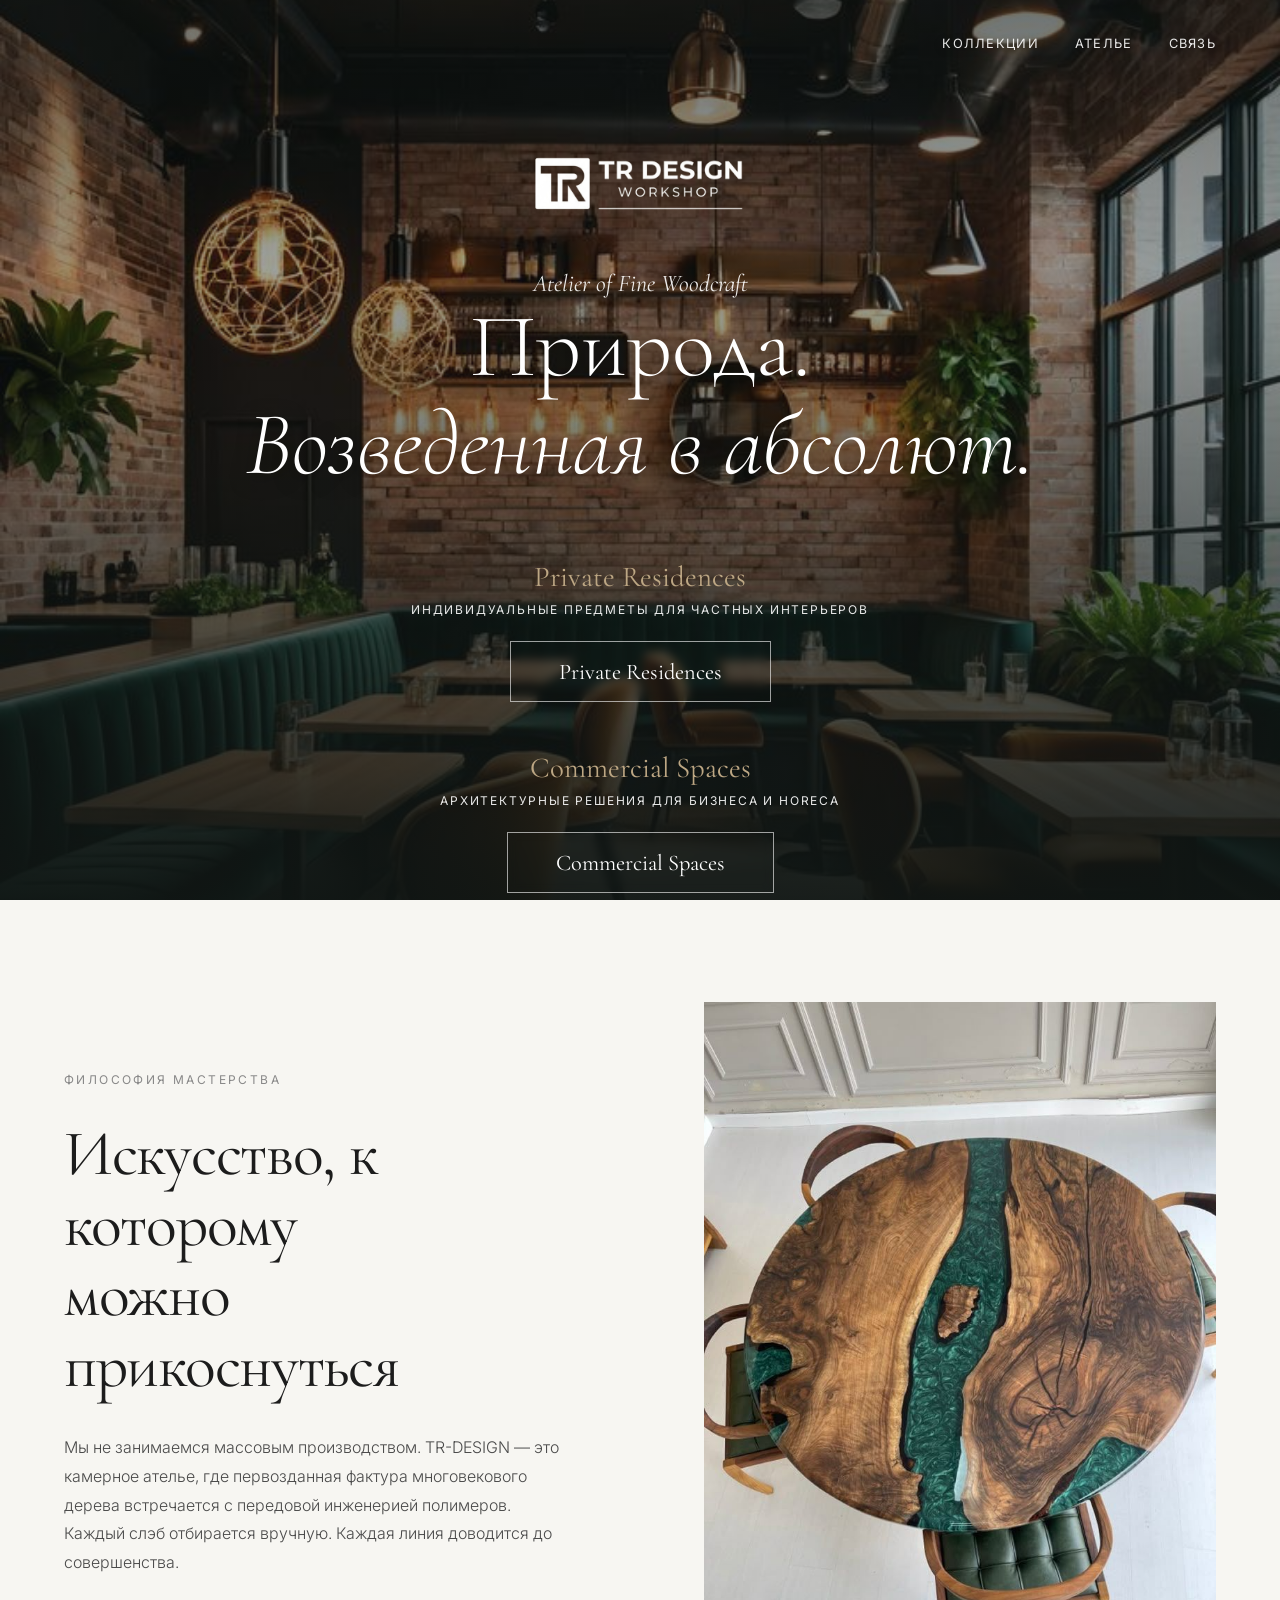
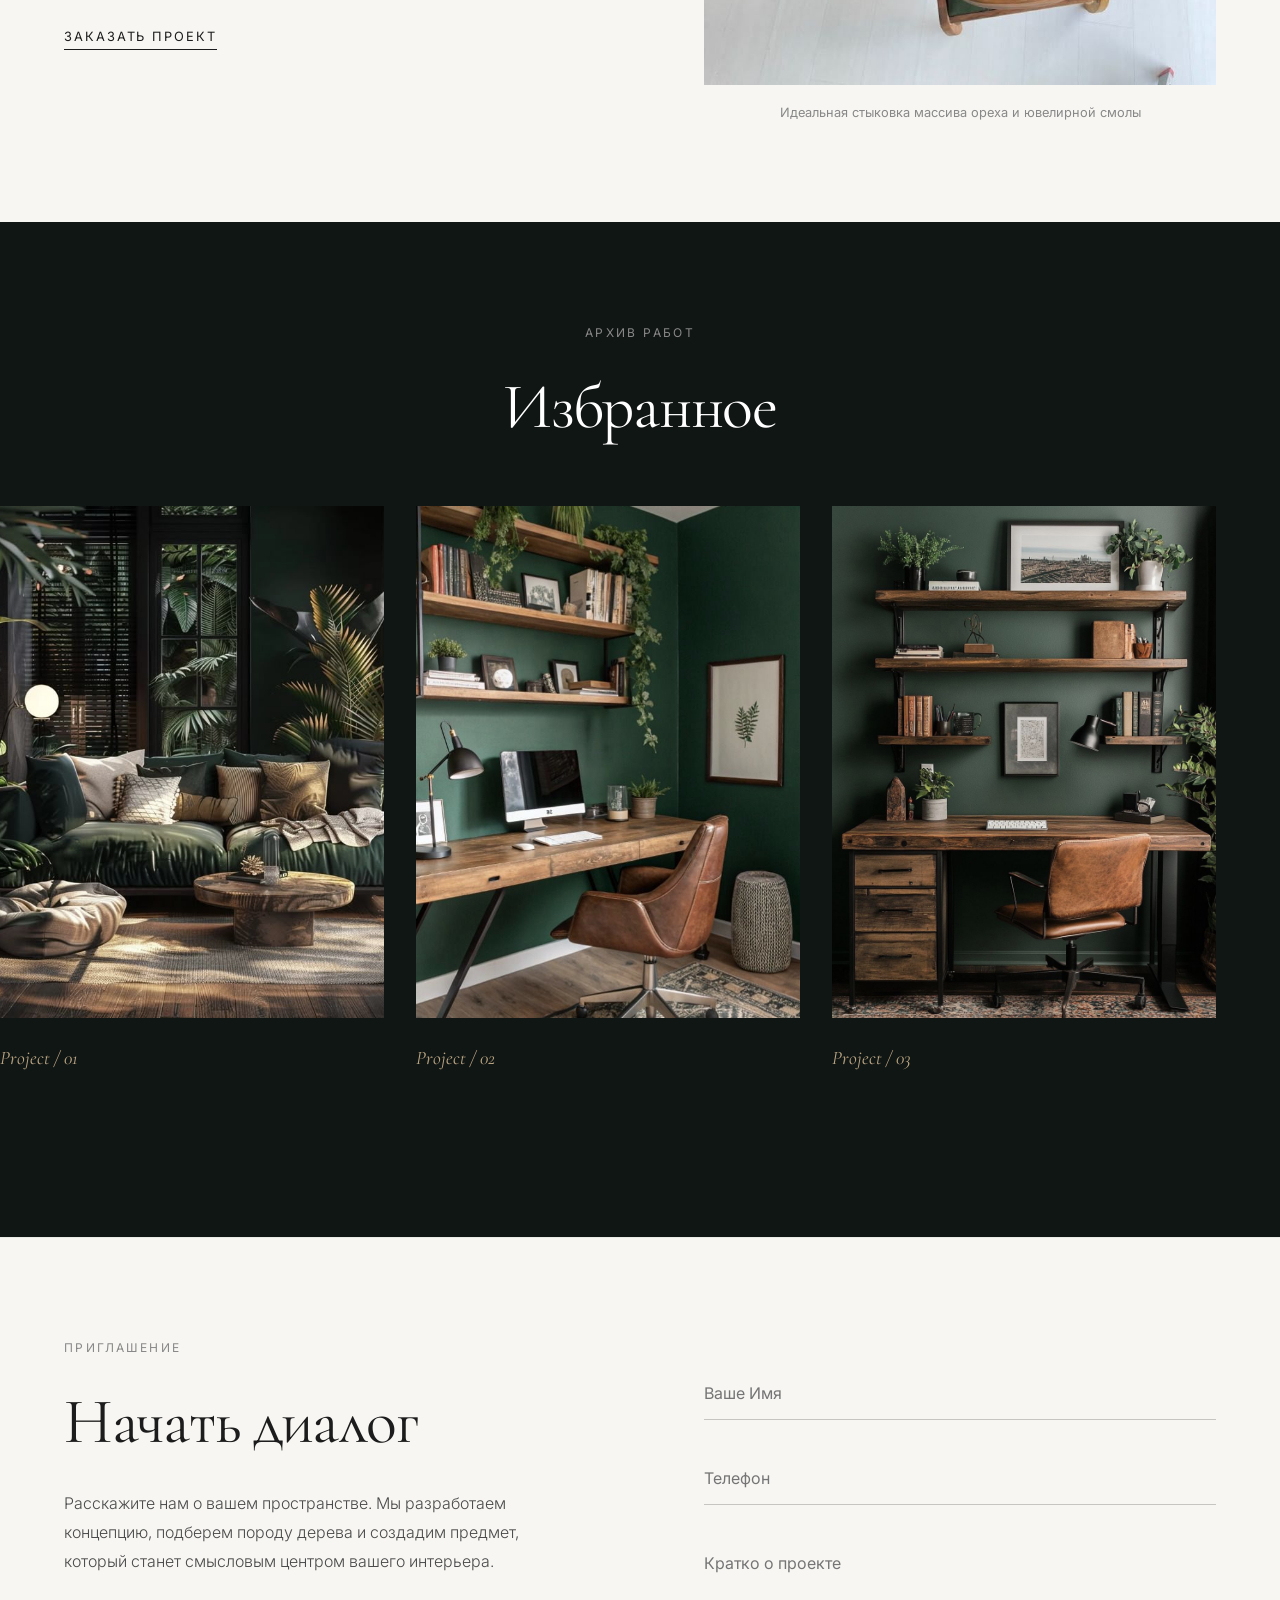
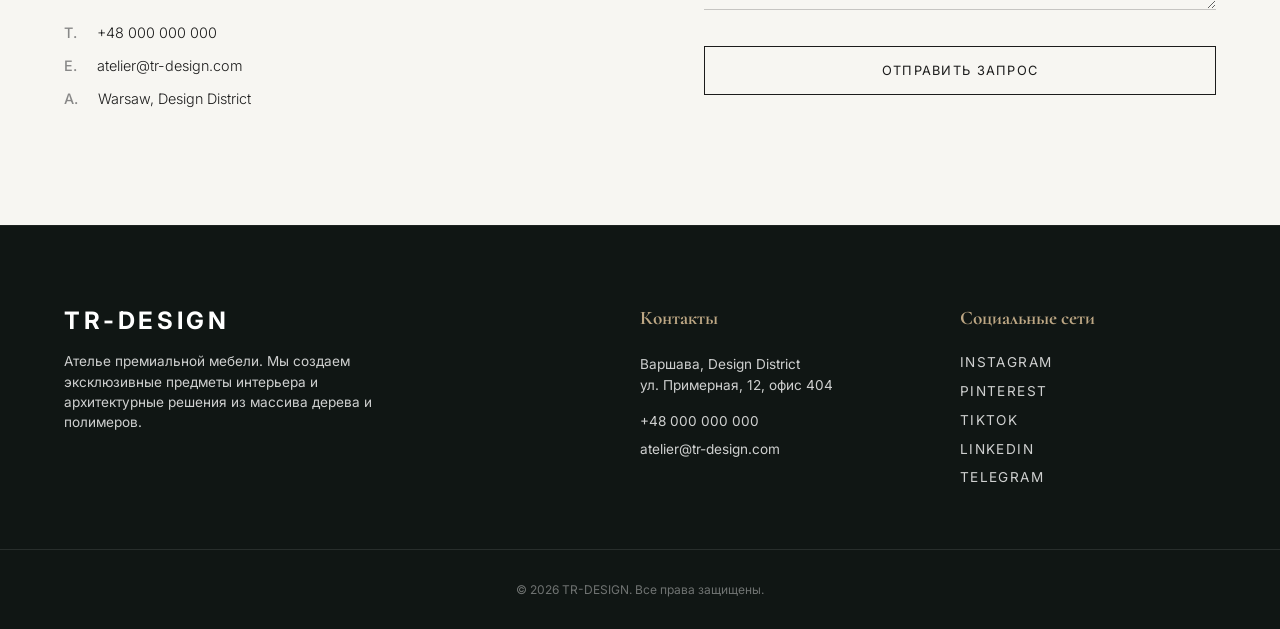
==== index.html @ 2653f095 "Add files via upload" ====
<!DOCTYPE html>
<html lang="ru">
<head>
    <meta charset="UTF-8">
    <meta name="viewport" content="width=device-width, initial-scale=1.0">
    <title>TR-DESIGN | Atelier of Fine Woodcraft</title>
    <link href="https://fonts.googleapis.com/css2?family=Cormorant+Garamond:ital,wght@0,300;0,400;0,500;1,400&family=Inter:wght@300;400;500&display=swap" rel="stylesheet">
    <link rel="stylesheet" href="style.css">
</head>
<body>

    <nav class="luxury-nav">
        <div class="nav-links">
            <a href="#collection">Коллекции</a>
            <a href="#atelier">Ателье</a>
            <a href="#contact">Связь</a>
        </div>
    </nav>

    <header class="hero-editorial">
        <div class="hero-bg"></div>
        
        <div class="hero-top-brand">
            <img src="assets/logo.png" alt="TR-DESIGN" class="brand-logo">
            <div class="brand-subtitle">Atelier of Fine Woodcraft</div>
        </div>

        <div class="hero-content">
            <h1 class="title-serif">Природа.<br><em>Возведенная в абсолют.</em></h1>
            
            <div class="editorial-split-vertical">
                <div class="split-block">
                    <span class="block-title">Private Residences</span>
                    <span class="block-desc">Индивидуальные предметы для частных интерьеров</span>
                    <a href="#b2c" class="btn-boxed">Private Residences</a>
                </div>
                
                <div class="split-block">
                    <span class="block-title">Commercial Spaces</span>
                    <span class="block-desc">Архитектурные решения для бизнеса и HoReCa</span>
                    <a href="#b2b" class="btn-boxed">Commercial Spaces</a>
                </div>
            </div>
        </div>
    </header>

    <section id="atelier" class="section-editorial bg-cashmere">
        <div class="container layout-grid-2">
            <div class="text-block">
                <span class="kicker">Философия мастерства</span>
                <h2 class="heading-serif">Искусство, к которому<br>можно прикоснуться</h2>
                <p class="body-text">Мы не занимаемся массовым производством. TR-DESIGN — это камерное ателье, где первозданная фактура многовекового дерева встречается с передовой инженерией полимеров. Каждый слэб отбирается вручную. Каждая линия доводится до совершенства.</p>
                <a href="#contact" class="btn-editorial">Заказать проект</a>
            </div>
            <div class="image-block text-center">
                <img src="assets/detail.jpg" alt="Фактура ценных пород дерева" class="img-fluid img-parallax">
                <span class="image-caption">Идеальная стыковка массива ореха и ювелирной смолы</span>
            </div>
        </div>
    </section>

    <section id="collection" class="section-editorial bg-forest">
        <div class="container">
            <div class="header-center">
                <span class="kicker text-gold">Архив работ</span>
                <h2 class="heading-serif text-white">Избранное</h2>
            </div>
        </div>
        
        <div class="gallery-exhibition">
            <div class="exhibition-track">
                <div class="exhibition-item"><img src="assets/1.jpg" alt="Объект 1"><span class="item-caption">Project / 01</span></div>
                <div class="exhibition-item"><img src="assets/2.jpg" alt="Объект 2"><span class="item-caption">Project / 02</span></div>
                <div class="exhibition-item"><img src="assets/3.jpg" alt="Объект 3"><span class="item-caption">Project / 03</span></div>
                <div class="exhibition-item"><img src="assets/4.jpg" alt="Объект 4"><span class="item-caption">Project / 04</span></div>
                <div class="exhibition-item"><img src="assets/5.jpg" alt="Объект 5"><span class="item-caption">Project / 05</span></div>
                <div class="exhibition-item"><img src="assets/6.jpg" alt="Объект 6"><span class="item-caption">Project / 06</span></div>
                <div class="exhibition-item"><img src="assets/7.jpg" alt="Объект 7"><span class="item-caption">Project / 07</span></div>
                <div class="exhibition-item"><img src="assets/8.jpg" alt="Объект 8"><span class="item-caption">Project / 08</span></div>
                <div class="exhibition-item"><img src="assets/9.jpg" alt="Объект 9"><span class="item-caption">Project / 09</span></div>
                <div class="exhibition-item"><img src="assets/10.jpg" alt="Объект 10"><span class="item-caption">Project / 10</span></div>
                <div class="exhibition-item"><img src="assets/11.jpg" alt="Объект 11"><span class="item-caption">Project / 11</span></div>
                <div class="exhibition-item"><img src="assets/12.jpg" alt="Объект 12"><span class="item-caption">Project / 12</span></div>
                <div class="exhibition-item"><img src="assets/13.jpg" alt="Объект 13"><span class="item-caption">Project / 13</span></div>
                <div class="exhibition-item"><img src="assets/14.jpg" alt="Объект 14"><span class="item-caption">Project / 14</span></div>
                <div class="exhibition-item"><img src="assets/15.jpg" alt="Объект 15"><span class="item-caption">Project / 15</span></div>
                <div class="exhibition-item"><img src="assets/16.jpg" alt="Объект 16"><span class="item-caption">Project / 16</span></div>
                <div class="exhibition-item"><img src="assets/17.jpg" alt="Объект 17"><span class="item-caption">Project / 17</span></div>
                <div class="exhibition-item"><img src="assets/18.jpg" alt="Объект 18"><span class="item-caption">Project / 18</span></div>
                <div class="exhibition-item"><img src="assets/19.jpg" alt="Объект 19"><span class="item-caption">Project / 19</span></div>
                <div class="exhibition-item"><img src="assets/20.jpg" alt="Объект 20"><span class="item-caption">Project / 20</span></div>
            </div>
        </div>
    </section>

    <section id="contact" class="section-editorial bg-cashmere border-top">
        <div class="container layout-grid-2">
            <div class="contact-info">
                <span class="kicker">Приглашение</span>
                <h2 class="heading-serif">Начать диалог</h2>
                <p class="body-text">Расскажите нам о вашем пространстве. Мы разработаем концепцию, подберем породу дерева и создадим предмет, который станет смысловым центром вашего интерьера.</p>
                
                <div class="contact-details">
                    <div class="detail-line"><span>T.</span> <a href="tel:+48000000000" style="color:inherit; text-decoration:none;">+48 000 000 000</a></div>
                    <div class="detail-line"><span>E.</span> <a href="mailto:atelier@tr-design.com" style="color:inherit; text-decoration:none;">atelier@tr-design.com</a></div>
                    <div class="detail-line"><span>A.</span> Warsaw, Design District</div>
                </div>
            </div>
            
            <div class="form-wrapper">
                <form class="editorial-form" id="premiumForm">
                    <div class="input-row">
                        <input type="text" placeholder="Ваше Имя" required>
                    </div>
                    <div class="input-row">
                        <input type="tel" placeholder="Телефон" required>
                    </div>
                    <div class="input-row">
                        <textarea rows="2" placeholder="Кратко о проекте"></textarea>
                    </div>
                    <button type="submit" class="btn-editorial-dark">Отправить запрос</button>
                </form>
            </div>
        </div>
    </section>

    <footer class="footer-extended bg-forest">
        <div class="container footer-grid">
            
            <div class="footer-col brand-col">
                <h3 class="footer-brand-name">TR-DESIGN</h3>
                <p class="footer-desc">Ателье премиальной мебели. Мы создаем эксклюзивные предметы интерьера и архитектурные решения из массива дерева и полимеров.</p>
            </div>

            <div class="footer-col">
                <h4 class="footer-heading">Контакты</h4>
                <p>Варшава, Design District<br>ул. Примерная, 12, офис 404</p>
                <p class="mt-1"><a href="tel:+48000000000">+48 000 000 000</a></p>
                <p><a href="mailto:atelier@tr-design.com">atelier@tr-design.com</a></p>
            </div>

            <div class="footer-col">
                <h4 class="footer-heading">Социальные сети</h4>
                <div class="social-links-grid">
                    <a href="#" target="_blank">Instagram</a>
                    <a href="#" target="_blank">Pinterest</a>
                    <a href="#" target="_blank">TikTok</a>
                    <a href="#" target="_blank">LinkedIn</a>
                    <a href="#" target="_blank">Telegram</a>
                </div>
            </div>

        </div>
        
        <div class="container footer-bottom">
            <span>&copy; 2026 TR-DESIGN. Все права защищены.</span>
        </div>
    </footer>

    <script src="main.js"></script>
</body>
</html>
---- style.css ----
:root {
    --forest: #101614;       
    --forest-light: #192320; 
    --cashmere: #f7f6f2;     
    --champagne: #bda784;    
    
    --text-dark: #1c1c1c;
    --text-light: #ffffff;
    --text-muted: #888888;
    
    --font-serif: 'Cormorant Garamond', serif;
    --font-sans: 'Inter', sans-serif;
}

* { margin: 0; padding: 0; box-sizing: border-box; }

body {
    font-family: var(--font-sans);
    color: var(--text-dark);
    background-color: var(--cashmere);
    -webkit-font-smoothing: antialiased;
    -moz-osx-font-smoothing: grayscale;
    font-size: 16px;
}

.bg-cashmere { background-color: var(--cashmere); color: var(--text-dark); }
.bg-forest { background-color: var(--forest); color: var(--text-light); }
.text-gold { color: var(--champagne); }
.text-white { color: var(--text-light); }
.text-center { text-align: center; }
.border-top { border-top: 1px solid rgba(0,0,0,0.05); }

.container { max-width: 1400px; margin: 0 auto; padding: 0 5%; }
.section-editorial { padding: clamp(5rem, 8vw, 10rem) 0; }
.mt-1 { margin-top: 1rem; }

/* Типографика */
.kicker {
    display: block;
    font-family: var(--font-sans);
    font-size: 0.75rem;
    text-transform: uppercase;
    letter-spacing: 0.2em;
    color: var(--text-muted);
    margin-bottom: 2rem;
}

.heading-serif {
    font-family: var(--font-serif);
    font-size: clamp(2.5rem, 5vw, 4.5rem);
    font-weight: 400;
    line-height: 1.1;
    margin-bottom: 2rem;
    letter-spacing: -0.02em;
}

.body-text {
    font-family: var(--font-sans);
    font-weight: 300;
    font-size: clamp(1rem, 1.2vw, 1.1rem);
    line-height: 1.8;
    color: #4a4a4a;
    max-width: 500px;
    margin-bottom: 3rem;
}

.bg-forest .body-text { color: #aaaaaa; }

/* Навигация */
.luxury-nav {
    position: fixed;
    top: 0;
    width: 100%;
    padding: 2rem 5%;
    display: flex;
    justify-content: flex-end;
    align-items: center;
    z-index: 100;
    color: #fff;
    text-shadow: 0 2px 10px rgba(0,0,0,0.6);
}

.nav-links a {
    color: inherit;
    text-decoration: none;
    font-family: var(--font-sans);
    font-size: 0.8rem;
    text-transform: uppercase;
    letter-spacing: 0.1em;
    margin-left: 2rem;
    opacity: 0.9;
    transition: opacity 0.3s, color 0.3s;
}

.nav-links a:hover { opacity: 1; color: var(--champagne); }

/* Главный экран */
.hero-editorial {
    height: 100vh;
    position: relative;
    display: flex;
    flex-direction: column;
    align-items: center;
    justify-content: space-between;
    padding: 5rem 5% 3rem 5%;
    color: var(--text-light);
    text-align: center;
}

.hero-bg {
    position: absolute;
    top: 0;
    left: 0;
    width: 100%;
    height: 100%;
    background: linear-gradient(to bottom, rgba(16, 22, 20, 0.6) 0%, rgba(16, 22, 20, 0.4) 30%, rgba(16, 22, 20, 0.7) 70%, rgba(16, 22, 20, 0.95) 100%), url('assets/main.jpeg') center/cover;
    z-index: -1;
}

/* Измененный блок логотипа */
.hero-top-brand { margin-top: 2rem; z-index: 10; }

/* Стили для нового изображения-логотипа */
.brand-logo {
    display: block;
    margin: 0 auto; /* Центрировать внутри родителя */
    max-width: 250px; /* Установите желаемый максимальный размер логотипа */
    height: auto; /* Сохранять пропорции */
    margin-bottom: 1rem; /* Добавить отступ снизу */
}

/* Удалили стили для текстового логотипа .brand-name */

.brand-subtitle {
    font-family: var(--font-serif);
    font-style: italic;
    font-size: clamp(1.2rem, 2vw, 1.5rem);
    color: var(--text-light);
    opacity: 0.9;
}

.hero-content {
    display: flex;
    flex-direction: column;
    align-items: center;
    width: 100%;
    z-index: 10;
}

.title-serif {
    font-family: var(--font-serif);
    font-weight: 300;
    font-size: clamp(3.5rem, 7vw, 6.5rem);
    line-height: 1.1;
    margin-bottom: 4rem;
    text-shadow: 0 4px 20px rgba(0,0,0,0.5);
}

.title-serif em { font-style: italic; color: var(--text-light); }

.editorial-split-vertical {
    display: flex;
    flex-direction: column;
    align-items: center;
    gap: 3rem;
    width: 100%;
    max-width: 600px;
}

.split-block { display: flex; flex-direction: column; align-items: center; width: 100%; }

.block-title {
    font-family: var(--font-serif);
    font-size: 1.8rem;
    color: var(--champagne);
    margin-bottom: 0.5rem;
}

.block-desc {
    font-family: var(--font-sans);
    font-size: 0.75rem;
    font-weight: 400;
    text-transform: uppercase;
    letter-spacing: 0.15em;
    opacity: 0.9;
    margin-bottom: 1.5rem;
    color: var(--text-light);
}

.btn-boxed {
    display: inline-block;
    padding: 1rem 3rem;
    border: 1px solid rgba(255,255,255,0.6);
    background: transparent;
    color: var(--text-light);
    font-family: var(--font-serif);
    font-size: 1.4rem;
    text-decoration: none;
    transition: all 0.3s ease;
    backdrop-filter: blur(5px);
    -webkit-backdrop-filter: blur(5px);
}

.btn-boxed:hover {
    background: rgba(255,255,255,0.1);
    border-color: var(--champagne);
    color: var(--champagne);
    transform: translateY(-3px);
}

/* Сетки */
.layout-grid-2 {
    display: grid;
    grid-template-columns: 1fr;
    gap: 4rem;
    align-items: center;
}

@media(min-width: 900px) { .layout-grid-2 { grid-template-columns: 1fr 1fr; gap: 8rem; } }

.img-fluid { width: 100%; height: auto; object-fit: cover; aspect-ratio: 3/4; }

.image-caption {
    display: block;
    margin-top: 1rem;
    font-family: var(--font-sans);
    font-size: 0.8rem;
    color: var(--text-muted);
}

/* Кнопки */
.btn-editorial {
    display: inline-block;
    font-family: var(--font-sans);
    font-size: 0.8rem;
    text-transform: uppercase;
    letter-spacing: 0.15em;
    color: var(--text-dark);
    text-decoration: none;
    padding-bottom: 5px;
    border-bottom: 1px solid var(--text-dark);
    transition: color 0.3s, border-color 0.3s;
}

.btn-editorial:hover { color: var(--champagne); border-color: var(--champagne); }

.btn-editorial-dark {
    background: transparent;
    color: var(--text-dark);
    border: 1px solid var(--text-dark);
    padding: 1rem 2rem;
    font-family: var(--font-sans);
    font-size: 0.8rem;
    text-transform: uppercase;
    letter-spacing: 0.1em;
    cursor: pointer;
    transition: all 0.3s ease;
    width: 100%;
}

.btn-editorial-dark:hover { background: var(--text-dark); color: var(--cashmere); }

/* Галерея Выставка */
.header-center { text-align: center; margin-bottom: 4rem; }

.gallery-exhibition { padding-right: 0; }

.exhibition-track {
    display: flex;
    gap: 2rem; 
    padding: 0 5% 4rem 5%;
    overflow-x: auto;
    scroll-snap-type: x mandatory;
    scrollbar-width: none;
}
.exhibition-track::-webkit-scrollbar { display: none; }

.exhibition-item {
    flex: 0 0 75vw;
    scroll-snap-align: start; 
}

@media(min-width: 768px) { .exhibition-item { flex: 0 0 30vw; } }

.exhibition-item img {
    width: 100%;
    aspect-ratio: 3/4;
    object-fit: cover;
    filter: grayscale(15%);
    transition: filter 0.5s ease, transform 0.5s ease;
}

.exhibition-item:hover img { filter: grayscale(0%); transform: scale(1.02); }

.item-caption {
    display: block;
    margin-top: 1.5rem;
    font-family: var(--font-serif);
    font-size: 1.2rem;
    color: var(--champagne);
    font-style: italic;
}

/* Контакты */
.contact-details { margin-top: 3rem; }

.detail-line {
    font-family: var(--font-sans);
    font-size: 0.9rem;
    font-weight: 300;
    margin-bottom: 1rem;
    color: var(--text-dark);
}

.detail-line span { font-weight: 500; margin-right: 1rem; color: var(--text-muted); }

/* Форма */
.editorial-form { display: flex; flex-direction: column; gap: 2rem; }

.input-row input, .input-row textarea {
    width: 100%;
    background: transparent;
    border: none;
    border-bottom: 1px solid rgba(0,0,0,0.2);
    padding: 1rem 0;
    font-family: var(--font-sans);
    font-size: 1rem;
    color: var(--text-dark);
    transition: border-color 0.3s ease;
}

.input-row input:focus, .input-row textarea:focus { outline: none; border-bottom-color: var(--champagne); }

/* Подвал */
.footer-extended {
    padding: 5rem 0 2rem 0;
    border-top: 1px solid rgba(255,255,255,0.05);
}

.footer-grid {
    display: grid;
    grid-template-columns: 1fr;
    gap: 3rem;
    margin-bottom: 4rem;
}

@media(min-width: 768px) {
    .footer-grid { grid-template-columns: 2fr 1fr 1fr; gap: 4rem; }
}

.footer-brand-name {
    font-family: var(--font-sans);
    font-size: 1.5rem;
    letter-spacing: 0.15em;
    margin-bottom: 1rem;
    color: var(--text-light);
}

.footer-desc {
    font-family: var(--font-sans);
    font-size: 0.9rem;
    line-height: 1.6;
    color: rgba(255,255,255,0.6);
    max-width: 350px;
}

.footer-heading {
    font-family: var(--font-serif);
    font-size: 1.2rem;
    color: var(--champagne);
    margin-bottom: 1.5rem;
}

.footer-col p {
    font-family: var(--font-sans);
    font-size: 0.85rem;
    color: rgba(255,255,255,0.8);
    margin-bottom: 0.5rem;
    line-height: 1.5;
}

.footer-col a {
    color: rgba(255,255,255,0.8);
    text-decoration: none;
    transition: color 0.3s ease;
}

.footer-col a:hover { color: var(--champagne); }

.social-links-grid {
    display: flex;
    flex-direction: column;
    gap: 0.8rem;
    font-family: var(--font-sans);
    font-size: 0.85rem;
    text-transform: uppercase;
    letter-spacing: 0.1em;
}

.footer-bottom {
    border-top: 1px solid rgba(255,255,255,0.1);
    padding-top: 2rem;
    font-family: var(--font-sans);
    font-size: 0.75rem;
    color: rgba(255,255,255,0.4);
    text-align: center;
}

/* Мобильный адаптив */
@media(max-width: 768px) {
    .editorial-split-vertical { gap: 2rem; }
    .btn-boxed { width: 100%; max-width: 300px; }
    .block-desc { text-align: center; line-height: 1.4; }
    .luxury-nav { display: none; }
    .brand-logo { max-width: 180px; } /* Уменьшили логотип на мобилке */
}
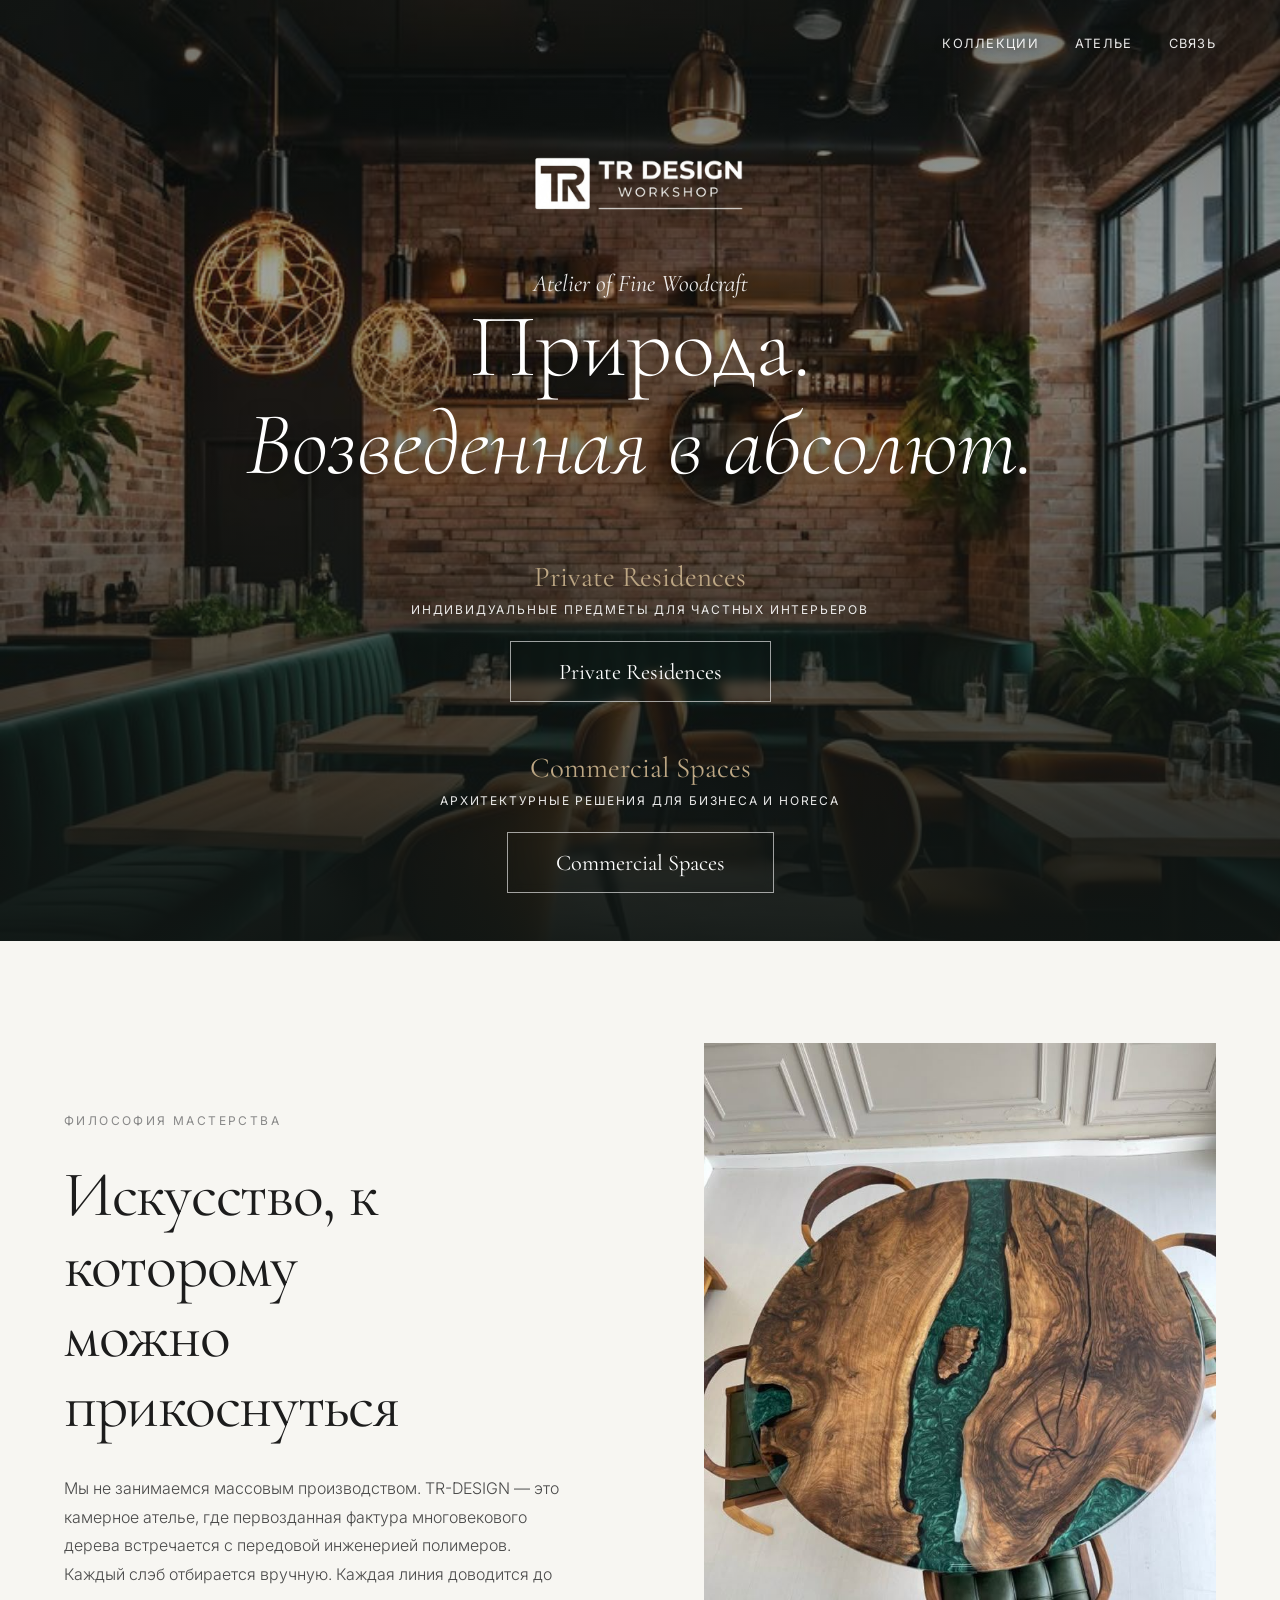
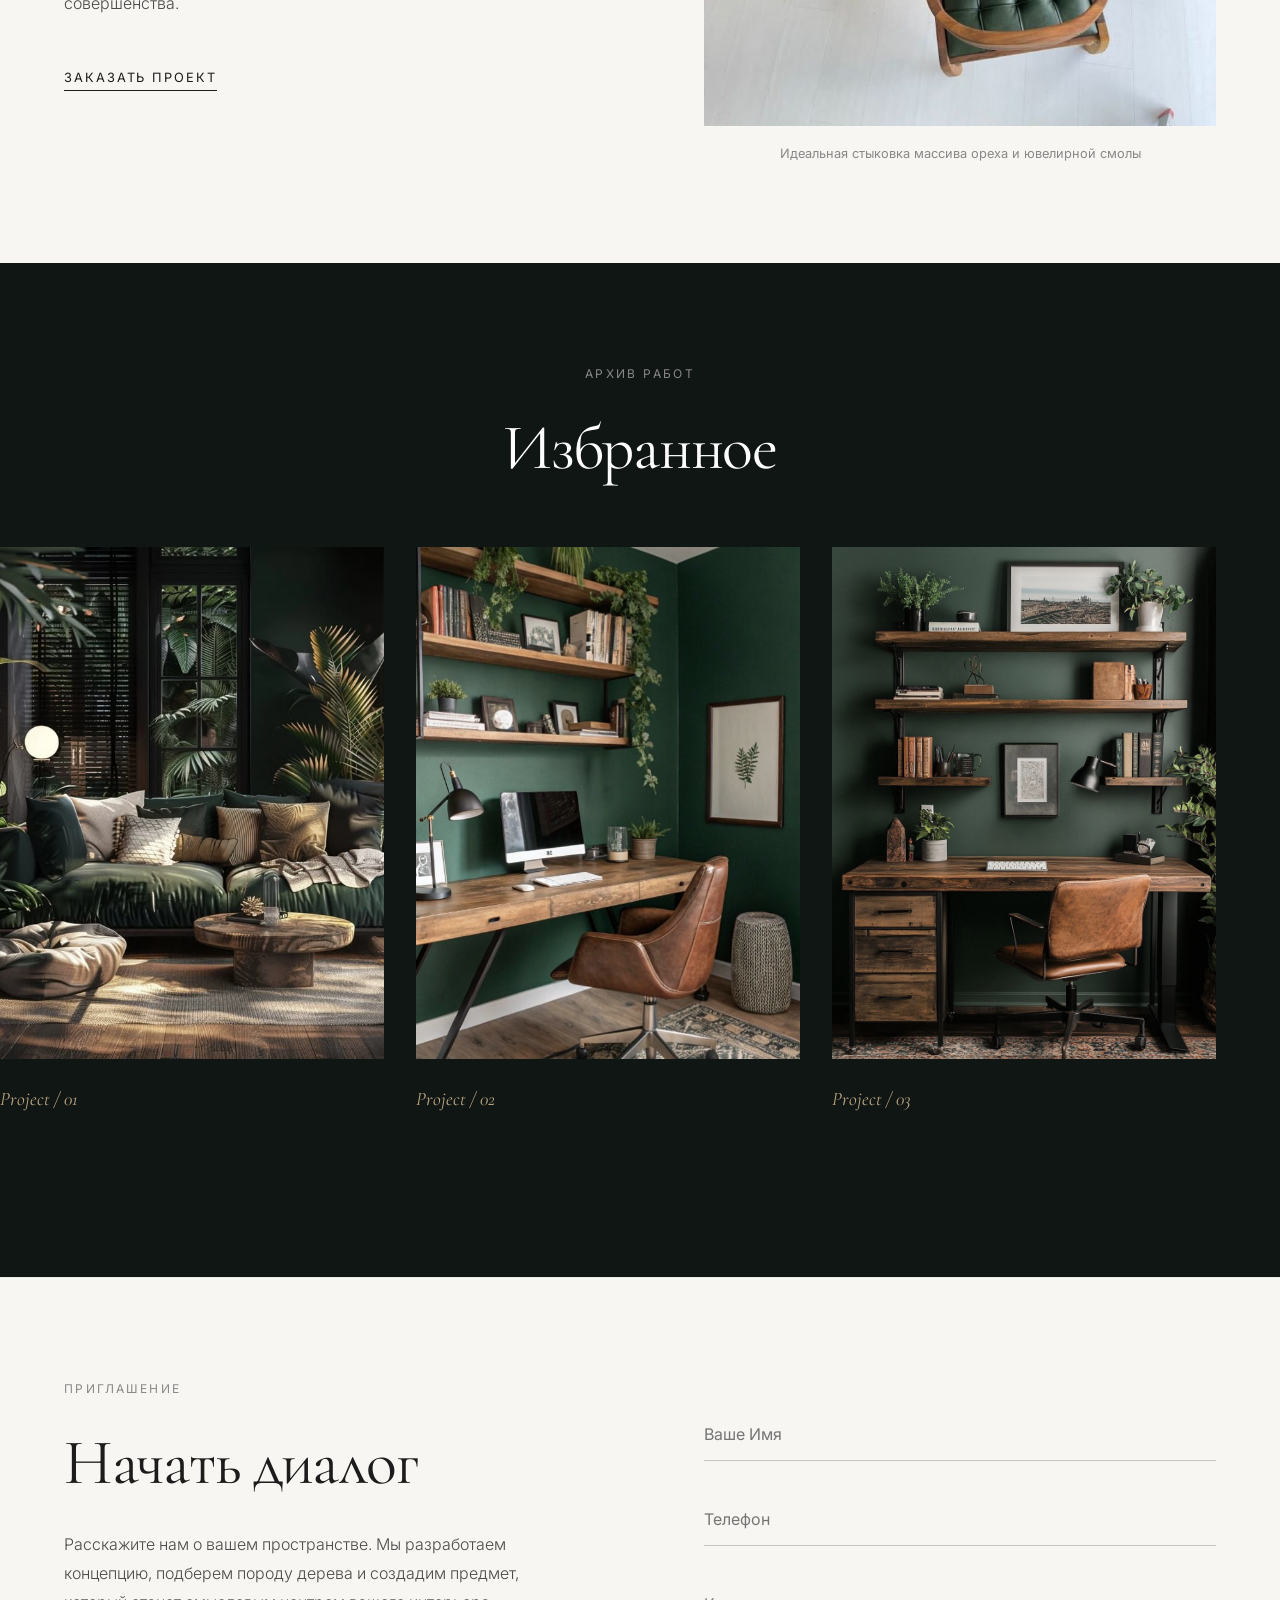
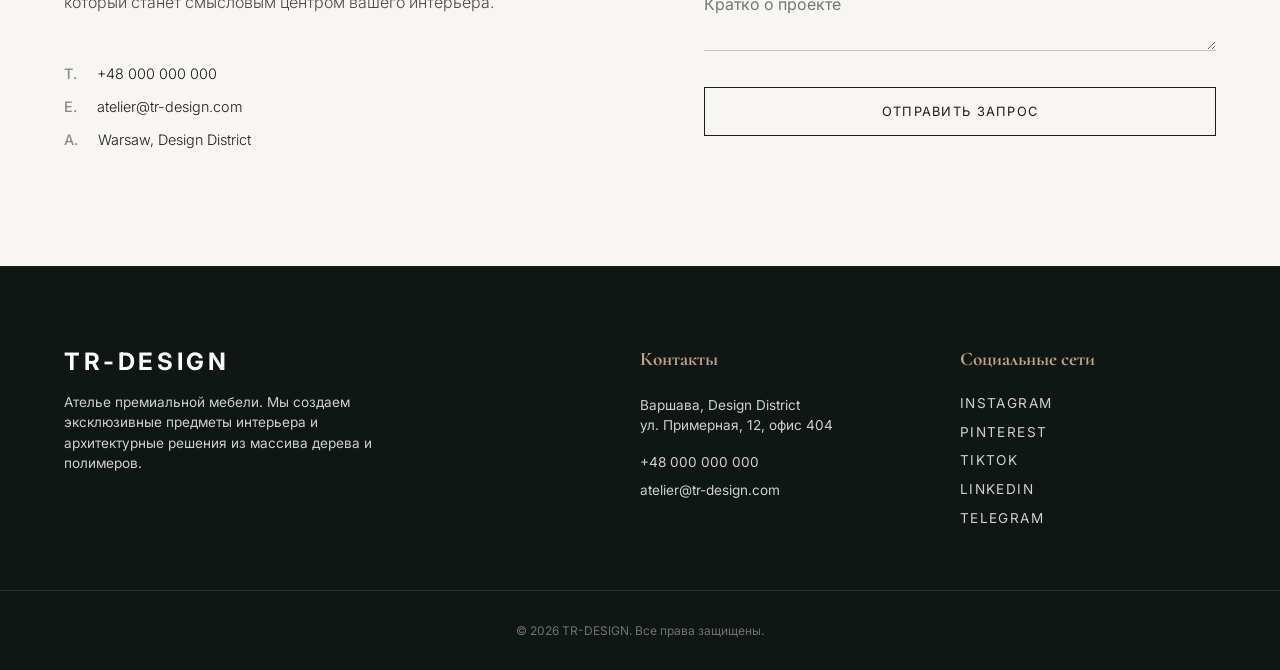
==== commit f96dc529: "Add files via upload" ====
--- a/index.html
+++ b/index.html
@@ -32,13 +32,13 @@
                 <div class="split-block">
                     <span class="block-title">Private Residences</span>
                     <span class="block-desc">Индивидуальные предметы для частных интерьеров</span>
-                    <a href="#b2c" class="btn-boxed">Private Residences</a>
+                    <a href="private.html" class="btn-boxed">Private Residences</a>
                 </div>
                 
                 <div class="split-block">
                     <span class="block-title">Commercial Spaces</span>
                     <span class="block-desc">Архитектурные решения для бизнеса и HoReCa</span>
-                    <a href="#b2b" class="btn-boxed">Commercial Spaces</a>
+                    <a href="commercial.html" class="btn-boxed">Commercial Spaces</a>
                 </div>
             </div>
         </div>
--- a/style.css
+++ b/style.css
@@ -96,7 +96,7 @@
 
 /* Главный экран */
 .hero-editorial {
-    height: 100vh;
+    min-height: 100vh;
     position: relative;
     display: flex;
     flex-direction: column;
@@ -123,13 +123,11 @@
 /* Стили для нового изображения-логотипа */
 .brand-logo {
     display: block;
-    margin: 0 auto; /* Центрировать внутри родителя */
-    max-width: 250px; /* Установите желаемый максимальный размер логотипа */
-    height: auto; /* Сохранять пропорции */
-    margin-bottom: 1rem; /* Добавить отступ снизу */
-}
-
-/* Удалили стили для текстового логотипа .brand-name */
+    margin: 0 auto;
+    max-width: 250px;
+    height: auto;
+    margin-bottom: 1rem;
+}
 
 .brand-subtitle {
     font-family: var(--font-serif);
@@ -412,5 +410,132 @@
     .btn-boxed { width: 100%; max-width: 300px; }
     .block-desc { text-align: center; line-height: 1.4; }
     .luxury-nav { display: none; }
-    .brand-logo { max-width: 180px; } /* Уменьшили логотип на мобилке */
+    .brand-logo { max-width: 180px; }
+}
+/* Премиальный пошаговый процесс (Таймлайн) */
+.premium-timeline {
+    position: relative;
+    max-width: 800px;
+    margin: 0 auto;
+    padding-left: 2rem;
+    border-left: 1px solid var(--champagne);
+}
+
+.timeline-step {
+    position: relative;
+    padding-bottom: 3rem;
+    padding-left: 2rem;
+}
+
+.timeline-step:last-child {
+    padding-bottom: 0;
+}
+
+.timeline-step::before {
+    content: '';
+    position: absolute;
+    left: -2.4rem; /* Центрируем точку на линии */
+    top: 0;
+    width: 12px;
+    height: 12px;
+    background: var(--forest);
+    border: 2px solid var(--champagne);
+    border-radius: 50%;
+}
+
+.bg-cashmere .timeline-step::before {
+    background: var(--cashmere);
+}
+
+.step-number {
+    font-family: var(--font-serif);
+    font-size: 1.5rem;
+    color: var(--champagne);
+    margin-bottom: 0.5rem;
+    line-height: 1;
+}
+
+.step-title {
+    font-family: var(--font-sans);
+    font-size: 1.1rem;
+    font-weight: 500;
+    margin-bottom: 0.5rem;
+    text-transform: uppercase;
+    letter-spacing: 0.1em;
+}
+
+.step-desc {
+    font-family: var(--font-sans);
+    font-size: 0.95rem;
+    line-height: 1.6;
+    color: var(--text-muted);
+}
+
+.bg-forest .step-title { color: var(--text-light); }
+.bg-forest .step-desc { color: rgba(255,255,255,0.7); }
+/* Детализированное портфолио (Сетка миниатюр) */
+.details-showcase-section {
+    padding: clamp(4rem, 6vw, 8rem) 0;
+}
+
+.showcase-header {
+    text-align: center;
+    margin-bottom: clamp(3rem, 5vw, 4.5rem);
+}
+
+.showcase-grid {
+    display: grid;
+    grid-template-columns: 1fr;
+    gap: 2rem;
+    align-items: start;
+}
+
+@media(min-width: 900px) {
+    .showcase-grid {
+        /* Основная картинка слева, миниатюры справа */
+        grid-template-columns: 2fr 1fr; 
+        gap: 4rem;
+    }
+}
+
+.showcase-main-wrapper .img-fluid {
+    width: 100%;
+    aspect-ratio: 16/10; /* Прямоугольник для основного фокуса */
+    object-fit: cover;
+}
+
+.showcase-thumb-grid {
+    display: grid;
+    /* Всегда три колонки на десктопе и планшете */
+    grid-template-columns: repeat(3, 1fr); 
+    gap: 1rem;
+}
+
+@media(max-width: 600px) {
+    .showcase-thumb-grid {
+        grid-template-columns: repeat(2, 1fr); /* Две колонки на телефоне */
+    }
+}
+
+.showcase-thumb-item {
+    position: relative;
+    overflow: hidden;
+    aspect-ratio: 1/1; /* Квадратные миниатюры */
+    border: 1px solid transparent;
+    transition: border-color 0.3s ease;
+}
+
+.showcase-thumb-item:hover {
+    border-color: var(--champagne); /* Подсветка при наведении */
+}
+
+.showcase-thumb-item img {
+    width: 100%;
+    height: 100%;
+    object-fit: cover;
+    transition: transform 0.5s ease;
+}
+
+.showcase-thumb-item:hover img {
+    transform: scale(1.1); /* Увеличение картинки внутри рамки */
 }
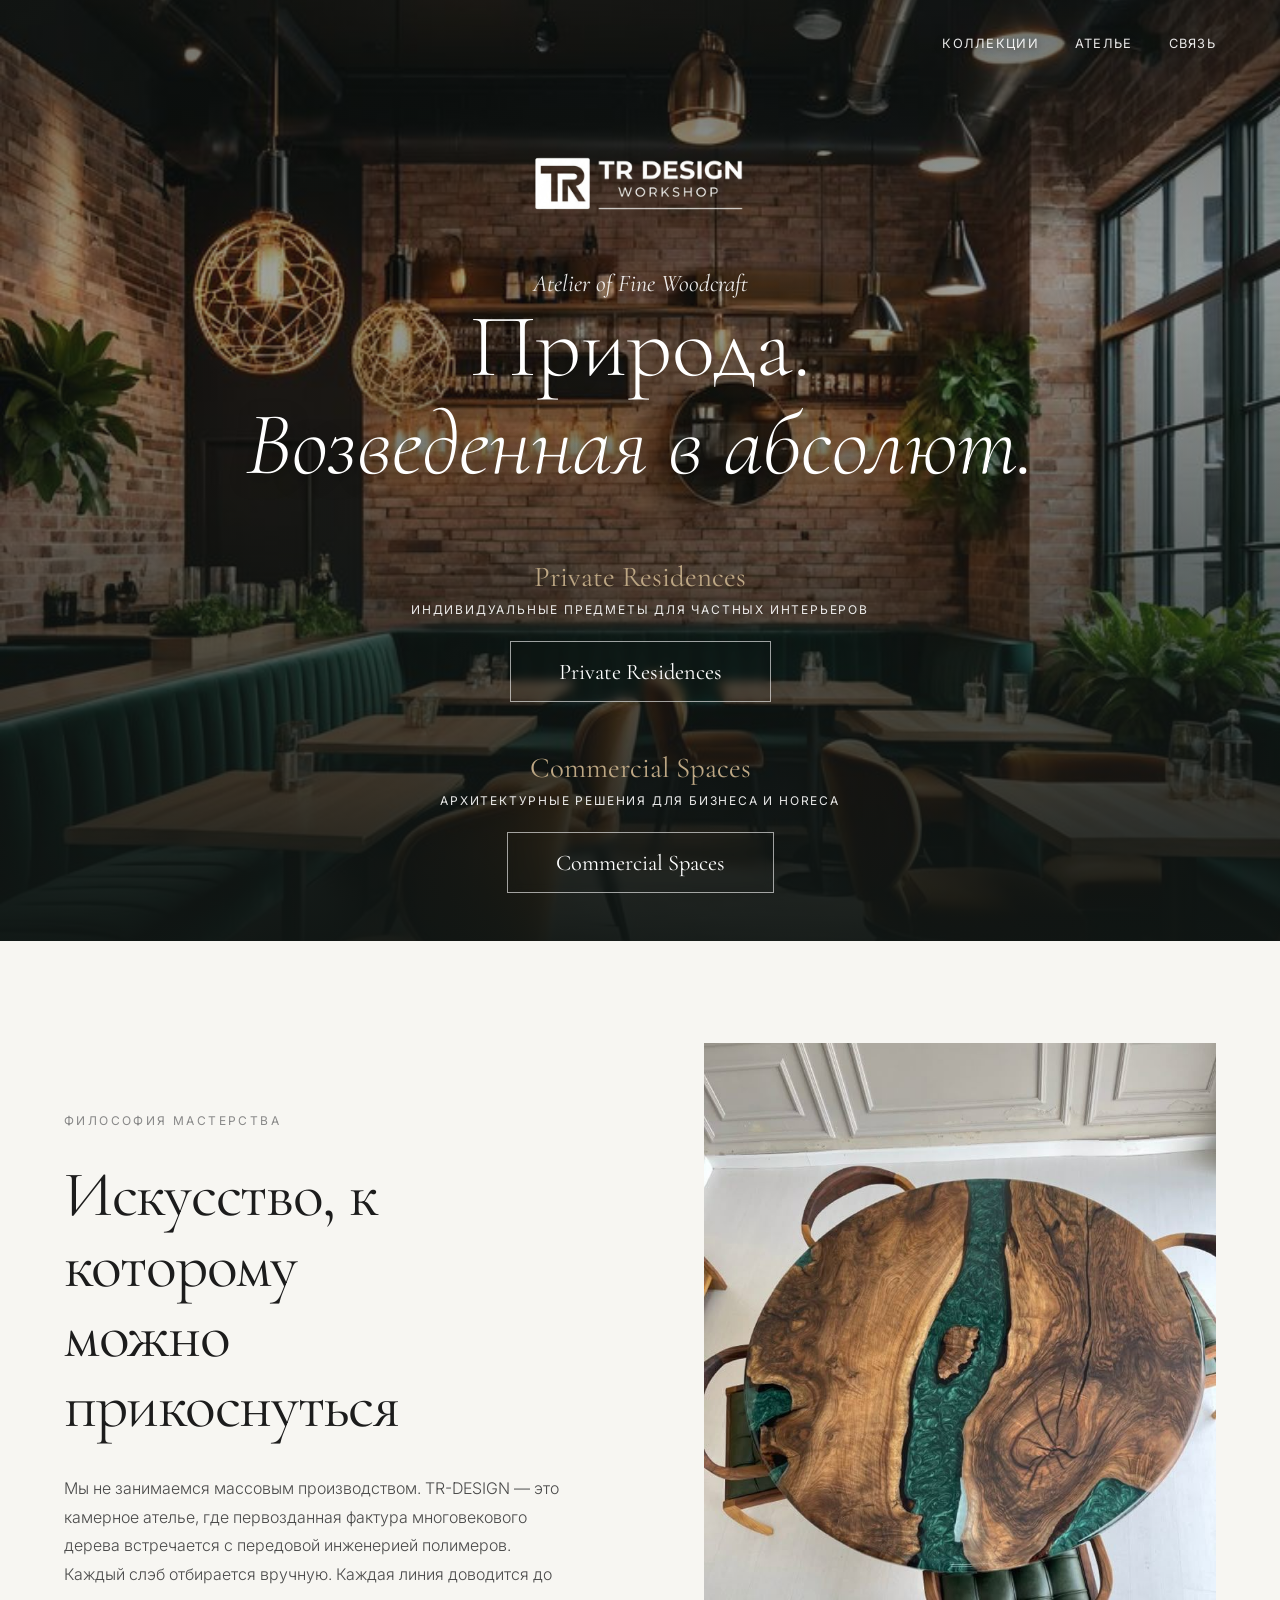
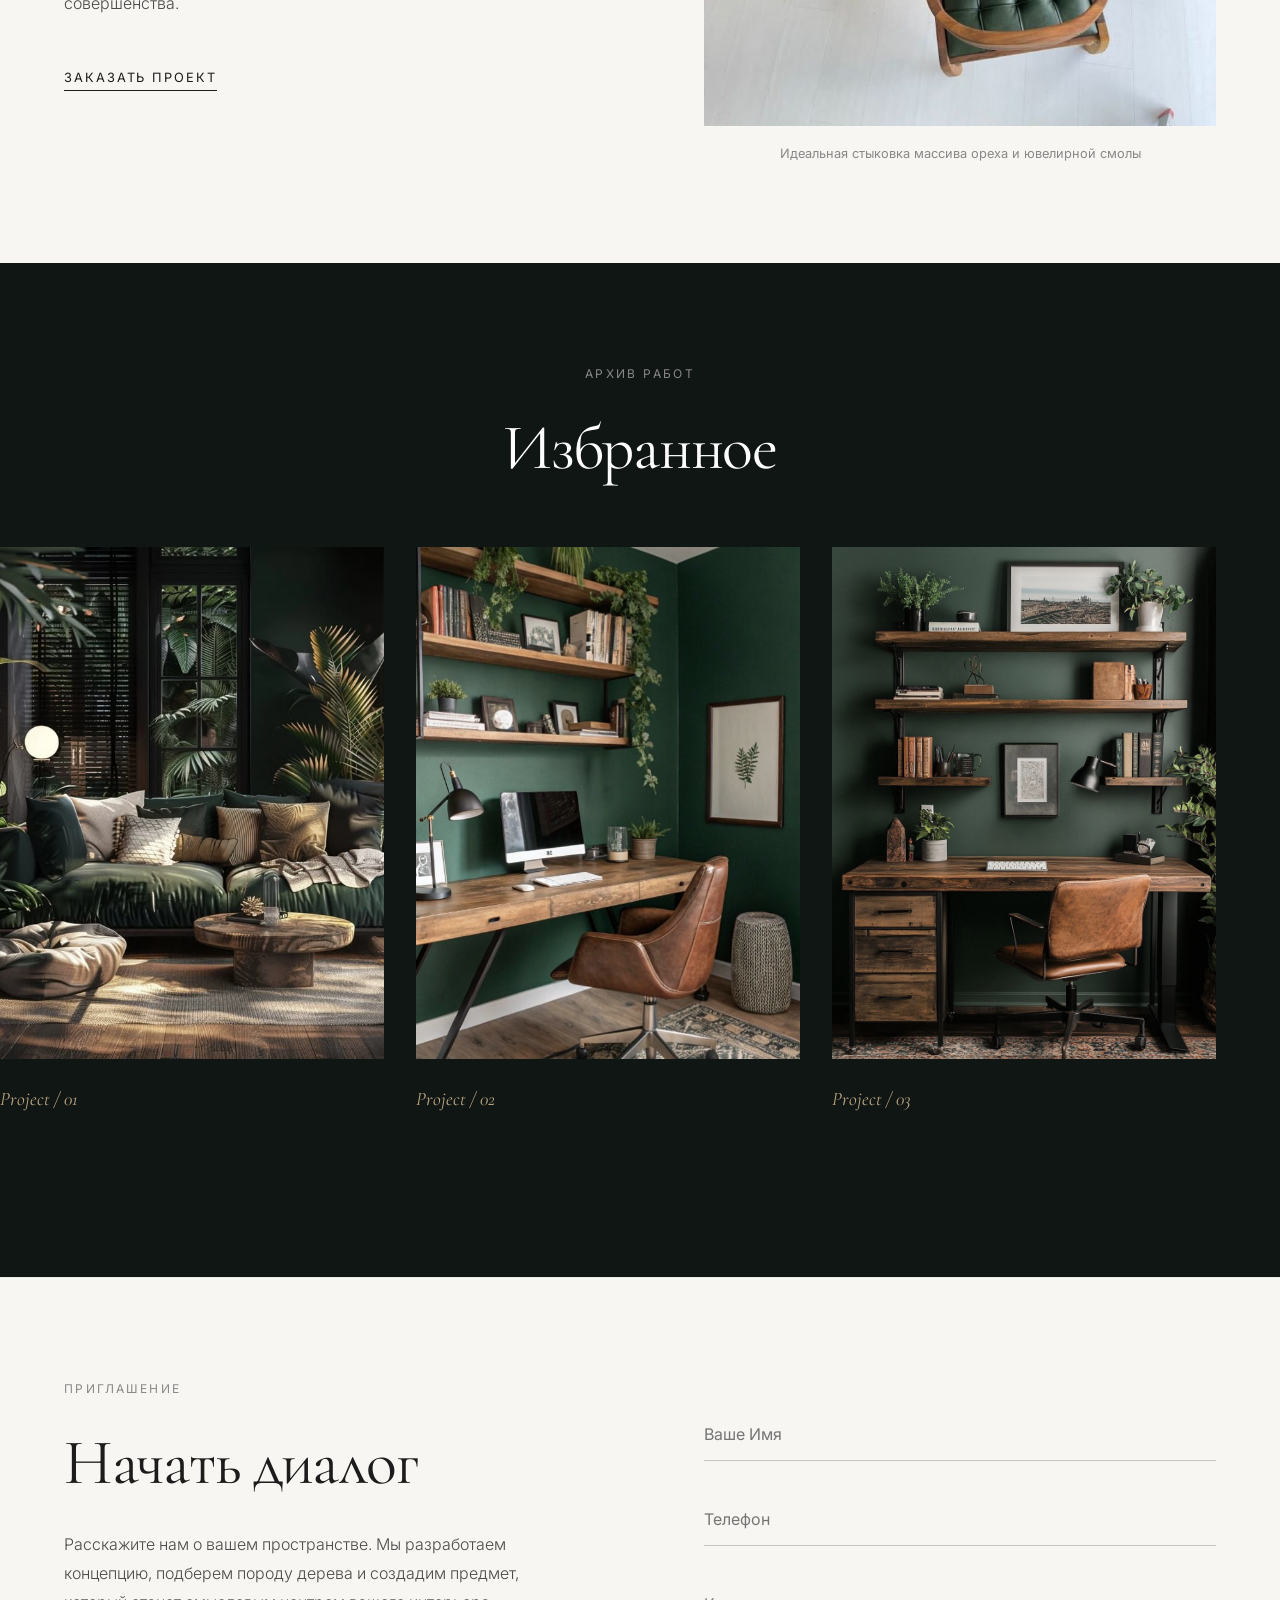
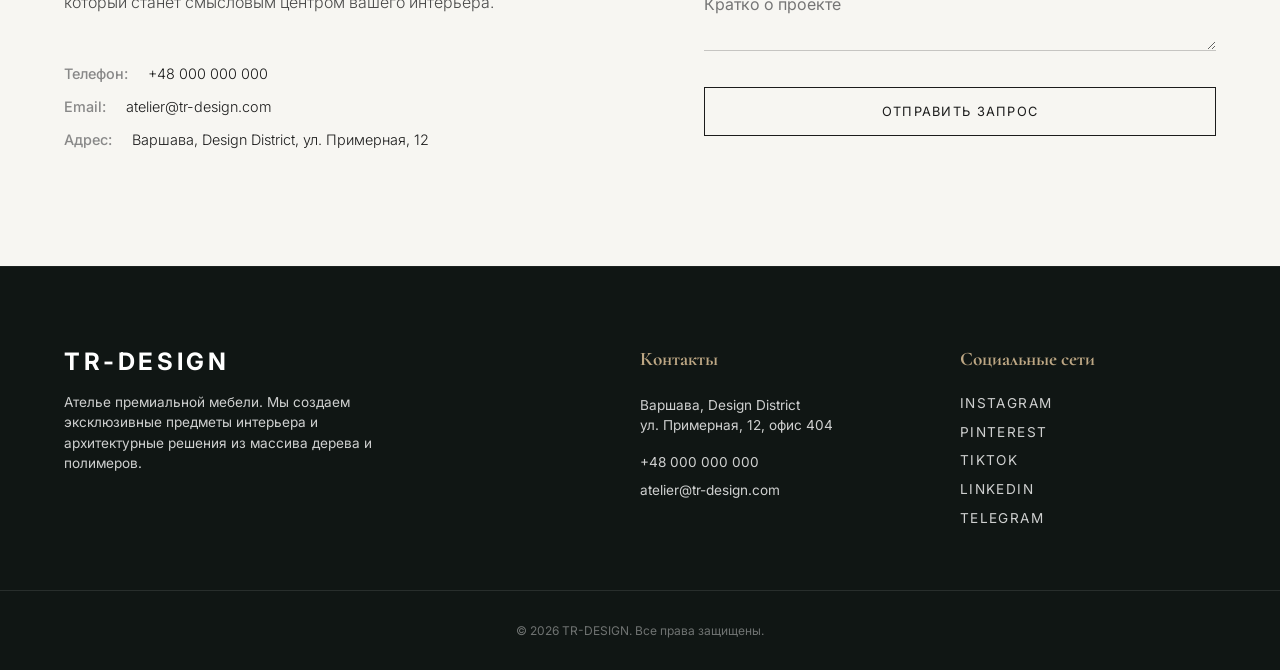
==== commit ef94f51f: "Add files via upload" ====
--- a/index.html
+++ b/index.html
@@ -101,9 +101,9 @@
                 <p class="body-text">Расскажите нам о вашем пространстве. Мы разработаем концепцию, подберем породу дерева и создадим предмет, который станет смысловым центром вашего интерьера.</p>
                 
                 <div class="contact-details">
-                    <div class="detail-line"><span>T.</span> <a href="tel:+48000000000" style="color:inherit; text-decoration:none;">+48 000 000 000</a></div>
-                    <div class="detail-line"><span>E.</span> <a href="mailto:atelier@tr-design.com" style="color:inherit; text-decoration:none;">atelier@tr-design.com</a></div>
-                    <div class="detail-line"><span>A.</span> Warsaw, Design District</div>
+                    <div class="detail-line"><span>Телефон:</span> <a href="tel:+48000000000" style="color:inherit; text-decoration:none;">+48 000 000 000</a></div>
+                    <div class="detail-line"><span>Email:</span> <a href="mailto:atelier@tr-design.com" style="color:inherit; text-decoration:none;">atelier@tr-design.com</a></div>
+                    <div class="detail-line"><span>Адрес:</span> Варшава, Design District, ул. Примерная, 12</div>
                 </div>
             </div>
             
--- a/style.css
+++ b/style.css
@@ -117,10 +117,8 @@
     z-index: -1;
 }
 
-/* Измененный блок логотипа */
 .hero-top-brand { margin-top: 2rem; z-index: 10; }
 
-/* Стили для нового изображения-логотипа */
 .brand-logo {
     display: block;
     margin: 0 auto;
@@ -404,14 +402,6 @@
     text-align: center;
 }
 
-/* Мобильный адаптив */
-@media(max-width: 768px) {
-    .editorial-split-vertical { gap: 2rem; }
-    .btn-boxed { width: 100%; max-width: 300px; }
-    .block-desc { text-align: center; line-height: 1.4; }
-    .luxury-nav { display: none; }
-    .brand-logo { max-width: 180px; }
-}
 /* Премиальный пошаговый процесс (Таймлайн) */
 .premium-timeline {
     position: relative;
@@ -434,7 +424,7 @@
 .timeline-step::before {
     content: '';
     position: absolute;
-    left: -2.4rem; /* Центрируем точку на линии */
+    left: -2.4rem; 
     top: 0;
     width: 12px;
     height: 12px;
@@ -473,6 +463,7 @@
 
 .bg-forest .step-title { color: var(--text-light); }
 .bg-forest .step-desc { color: rgba(255,255,255,0.7); }
+
 /* Детализированное портфолио (Сетка миниатюр) */
 .details-showcase-section {
     padding: clamp(4rem, 6vw, 8rem) 0;
@@ -492,7 +483,6 @@
 
 @media(min-width: 900px) {
     .showcase-grid {
-        /* Основная картинка слева, миниатюры справа */
         grid-template-columns: 2fr 1fr; 
         gap: 4rem;
     }
@@ -500,33 +490,32 @@
 
 .showcase-main-wrapper .img-fluid {
     width: 100%;
-    aspect-ratio: 16/10; /* Прямоугольник для основного фокуса */
+    aspect-ratio: 16/10; 
     object-fit: cover;
 }
 
 .showcase-thumb-grid {
     display: grid;
-    /* Всегда три колонки на десктопе и планшете */
     grid-template-columns: repeat(3, 1fr); 
     gap: 1rem;
 }
 
 @media(max-width: 600px) {
     .showcase-thumb-grid {
-        grid-template-columns: repeat(2, 1fr); /* Две колонки на телефоне */
+        grid-template-columns: repeat(2, 1fr); 
     }
 }
 
 .showcase-thumb-item {
     position: relative;
     overflow: hidden;
-    aspect-ratio: 1/1; /* Квадратные миниатюры */
+    aspect-ratio: 1/1; 
     border: 1px solid transparent;
     transition: border-color 0.3s ease;
 }
 
 .showcase-thumb-item:hover {
-    border-color: var(--champagne); /* Подсветка при наведении */
+    border-color: var(--champagne); 
 }
 
 .showcase-thumb-item img {
@@ -537,5 +526,78 @@
 }
 
 .showcase-thumb-item:hover img {
-    transform: scale(1.1); /* Увеличение картинки внутри рамки */
+    transform: scale(1.1); 
+}
+
+/* ФИНАЛЬНЫЙ МОБИЛЬНЫЙ АДАПТИВ (Логотип оторван наверх, контент по центру) */
+@media(max-width: 768px) {
+    /* Прячем меню на главной */
+    .luxury-nav { display: none; }
+    
+    /* Оставляем навигацию (стрелку) только на подстраницах */
+    nav[style*="background"] { 
+        display: flex !important; 
+        padding: 1rem 5% !important; 
+    }
+    nav[style*="background"] .nav-links {
+        width: 100%;
+        justify-content: flex-start; 
+    }
+
+    /* Главный экран - блок контента центрируется по высоте */
+    .hero-editorial {
+        min-height: 100vh;
+        padding: 2rem 5%; 
+        justify-content: center; 
+        position: relative;
+    }
+
+    /* ЛОГОТИП УЛЕТАЕТ В САМЫЙ ВЕРХ И НЕ ЗАВИСИТ ОТ ЦЕНТРАЛЬНОГО КОНТЕНТА */
+    .hero-top-brand { 
+        position: absolute;
+        top: 2.5rem; /* Отступ от самого верха экрана */
+        left: 50%;
+        transform: translateX(-50%); /* Выравниваем ровно по центру */
+        width: 100%;
+        margin: 0; 
+        z-index: 10;
+    }
+    
+    .brand-logo { 
+        max-width: 140px; 
+        margin: 0 auto 0.5rem auto;
+    }
+
+    /* Заголовок и кнопки собираются плотно друг к другу в центре */
+    .hero-content { 
+        gap: 2.5rem; 
+        margin-top: 4rem; /* На мелких экранах, чтобы не налезло на логотип */
+    }
+
+    .title-serif {
+        font-size: clamp(2.2rem, 8vw, 3rem); 
+        margin-bottom: 0; 
+    }
+
+    .editorial-split-vertical { gap: 2rem; }
+
+    .split-block { gap: 0.5rem; }
+
+    .block-title {
+        font-size: 1.5rem;
+        margin-bottom: 0;
+    }
+
+    .block-desc { 
+        text-align: center; 
+        line-height: 1.3; 
+        margin-bottom: 0.5rem; 
+    }
+
+    .btn-boxed { 
+        width: 100%; 
+        max-width: 280px; 
+        font-size: 1.1rem; 
+        padding: 0.8rem 1rem; 
+    }
 }
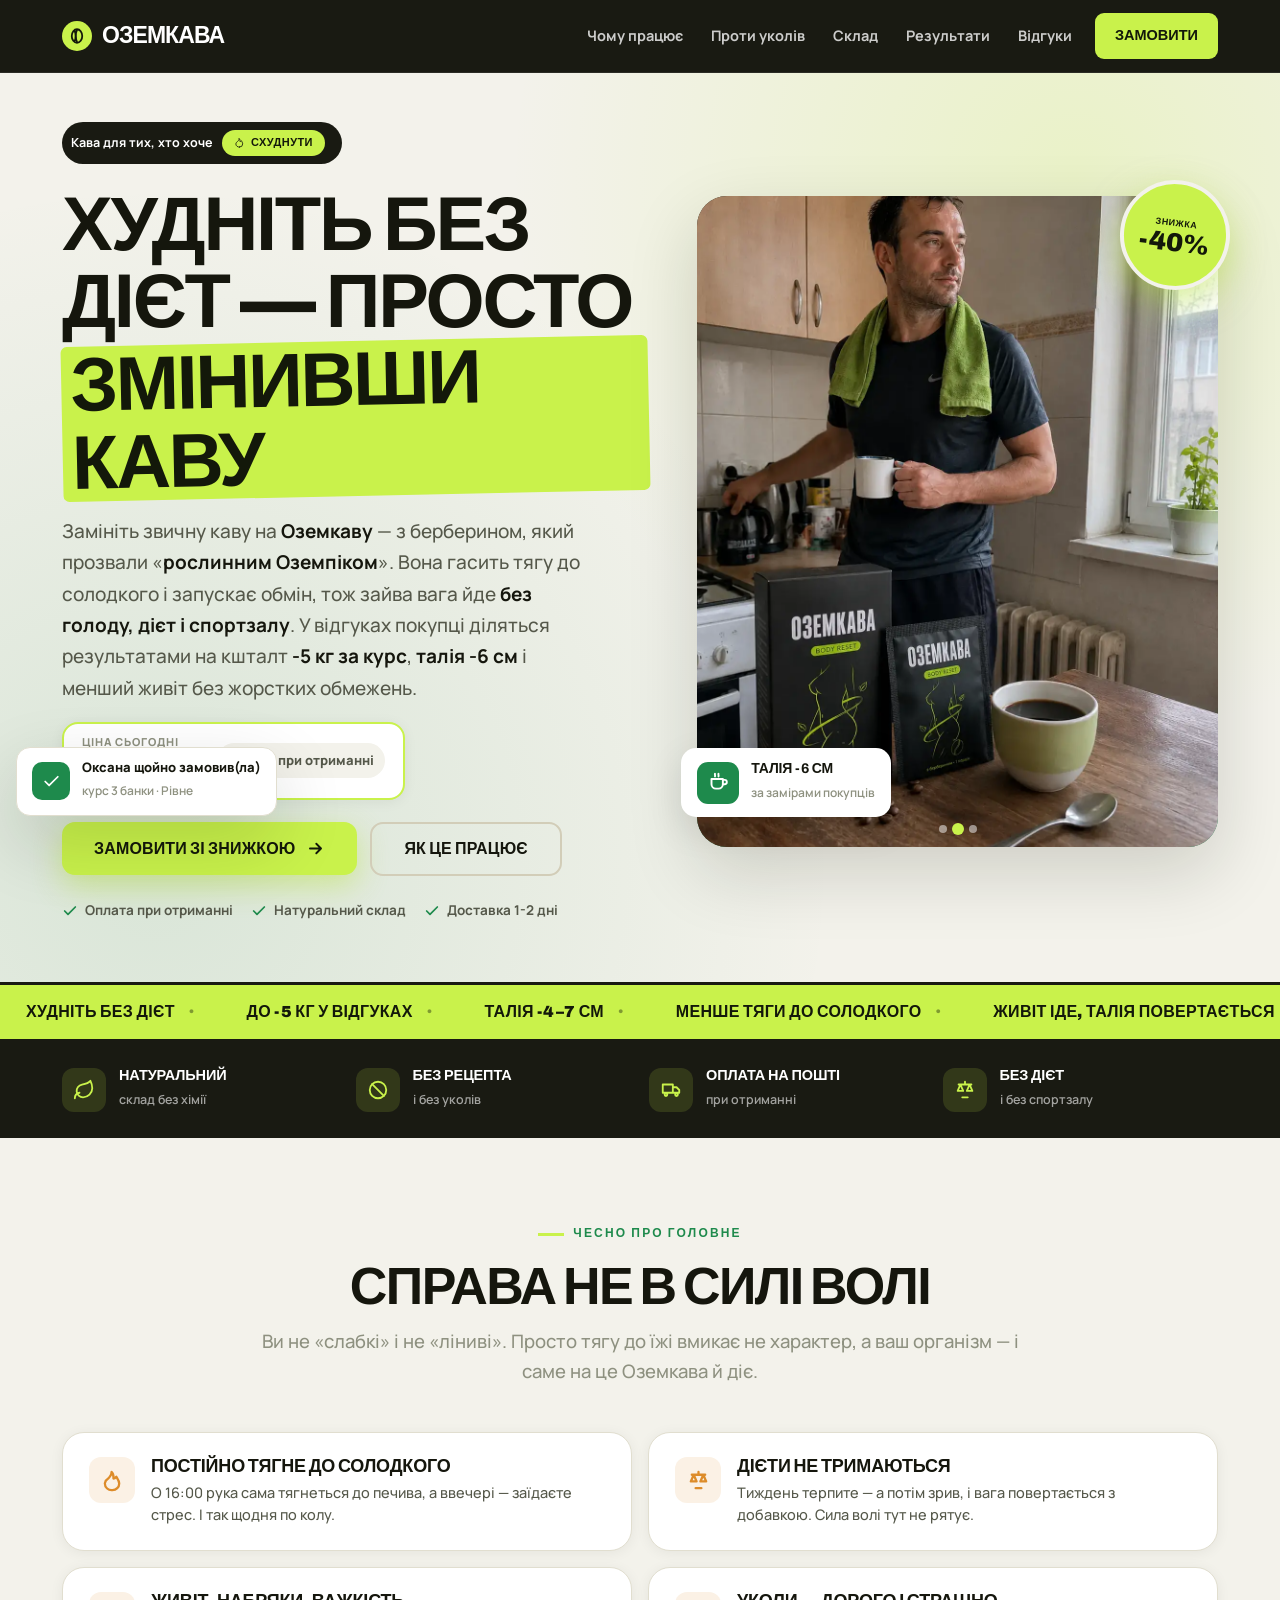
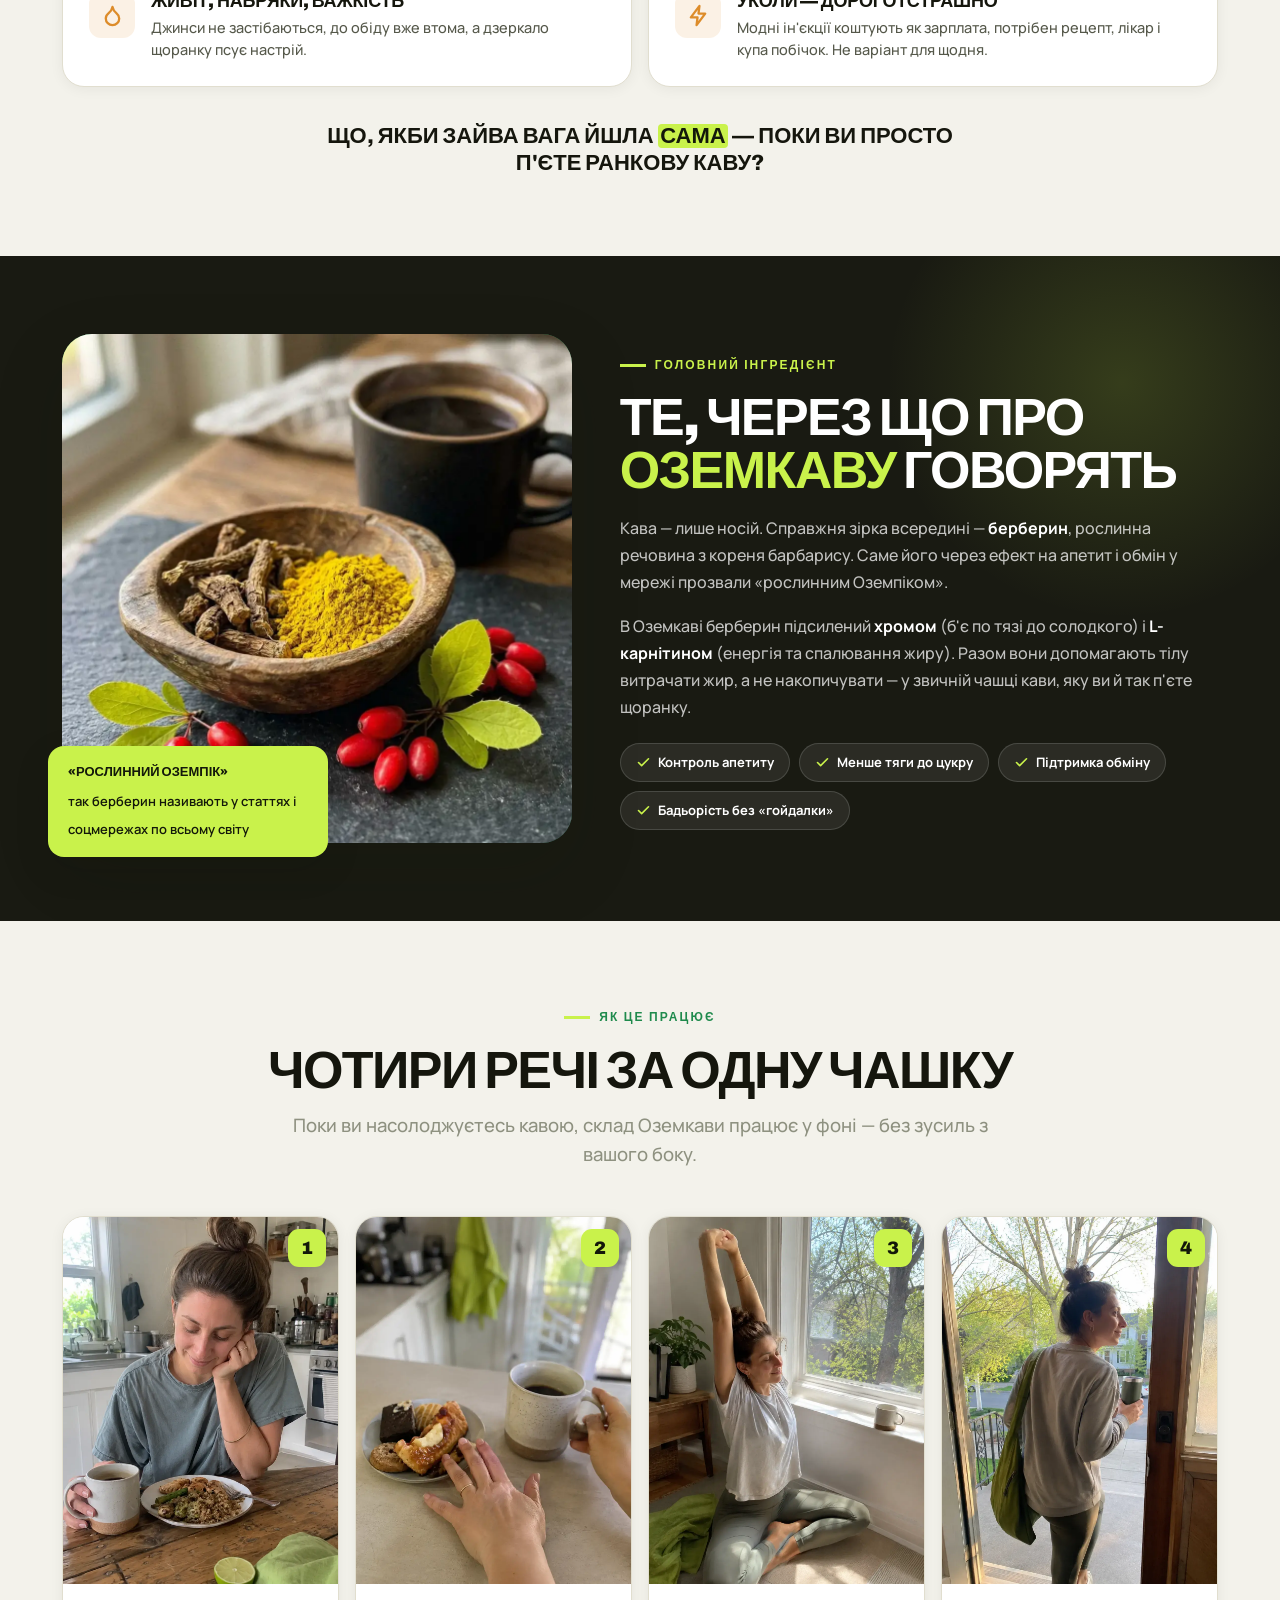
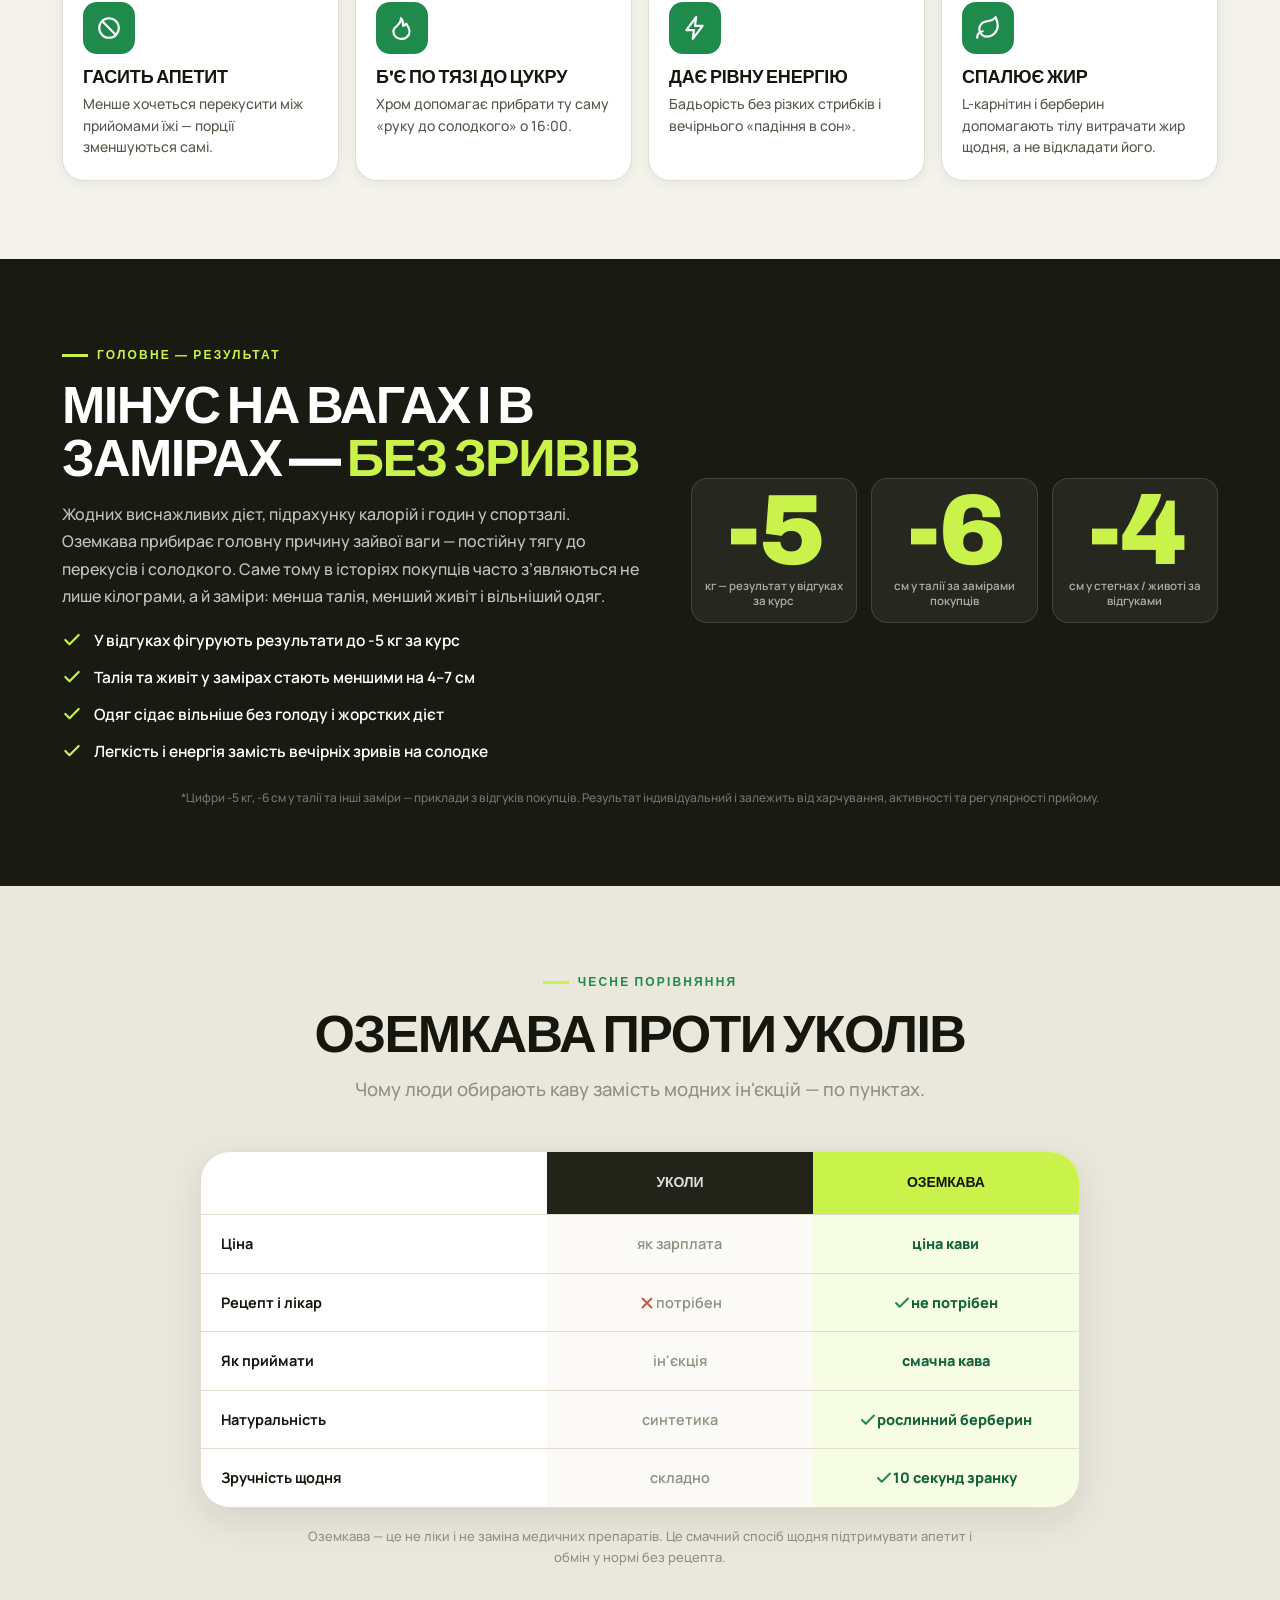
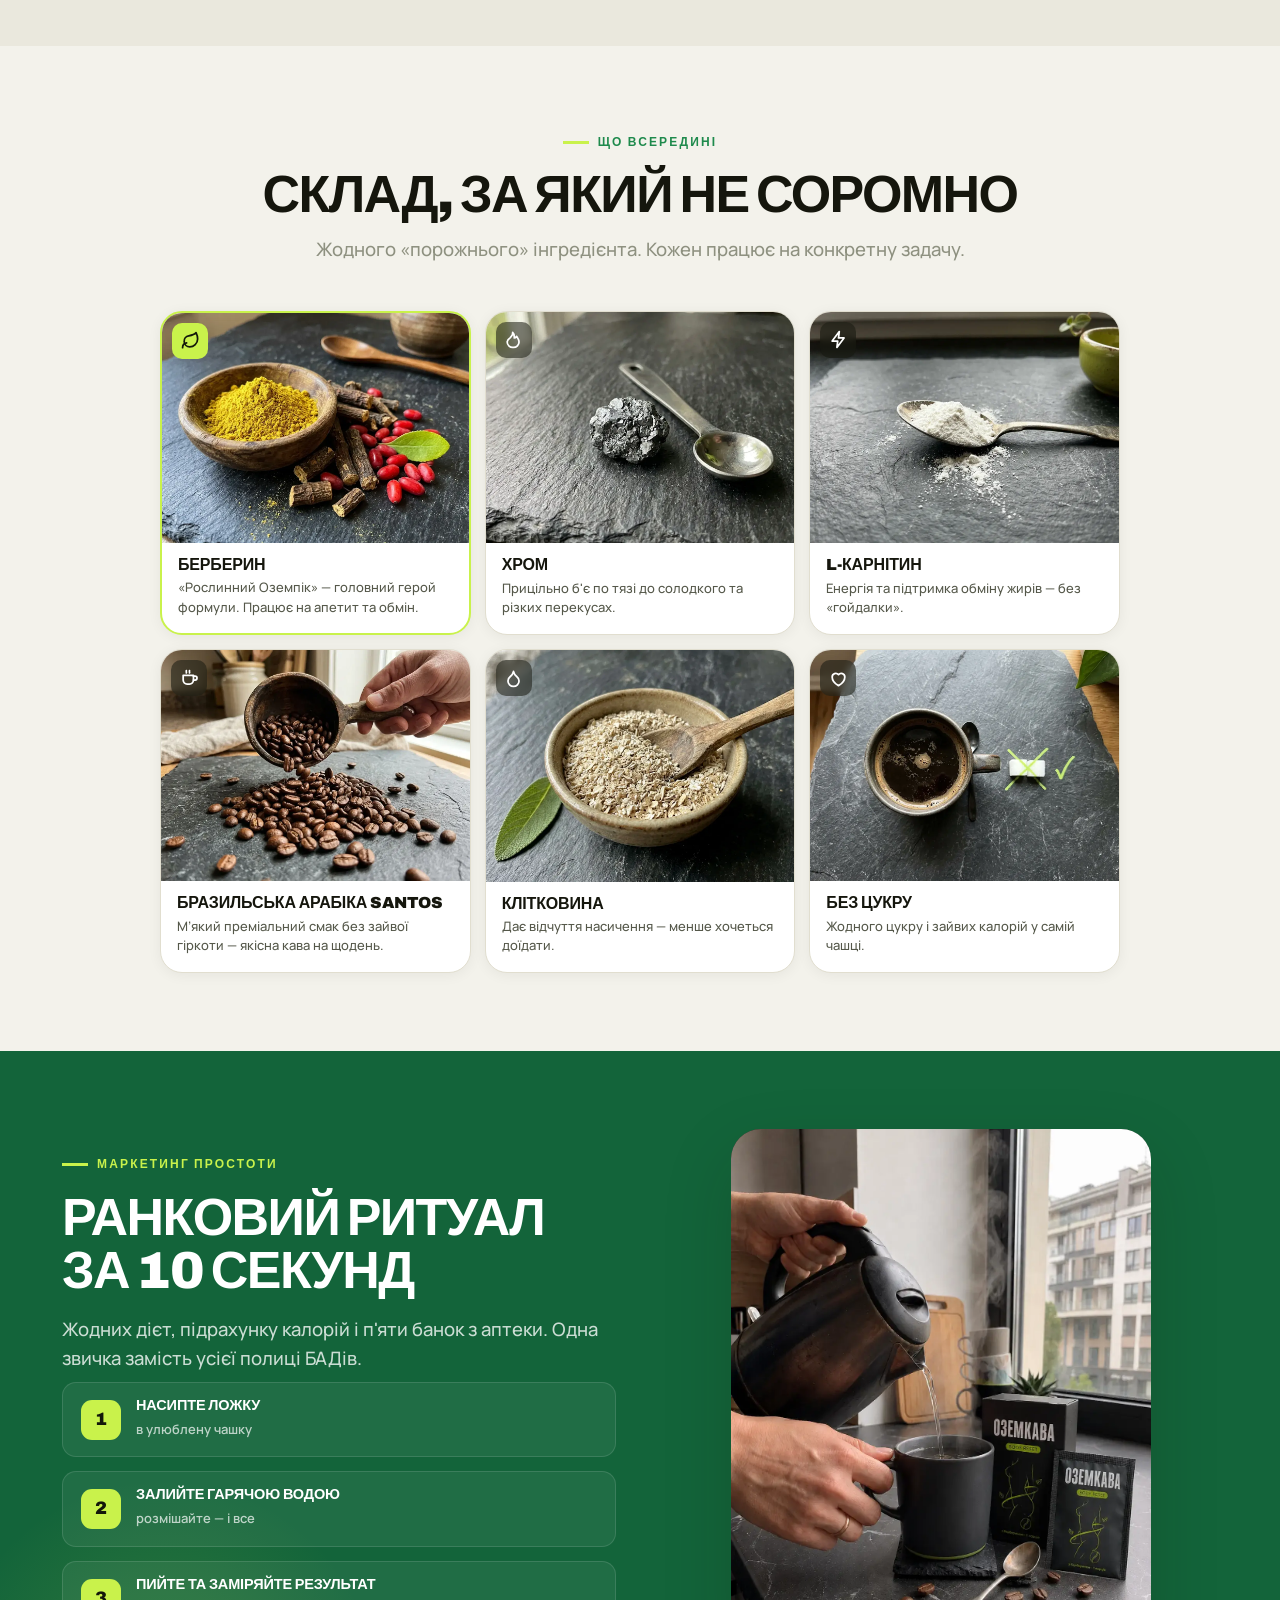
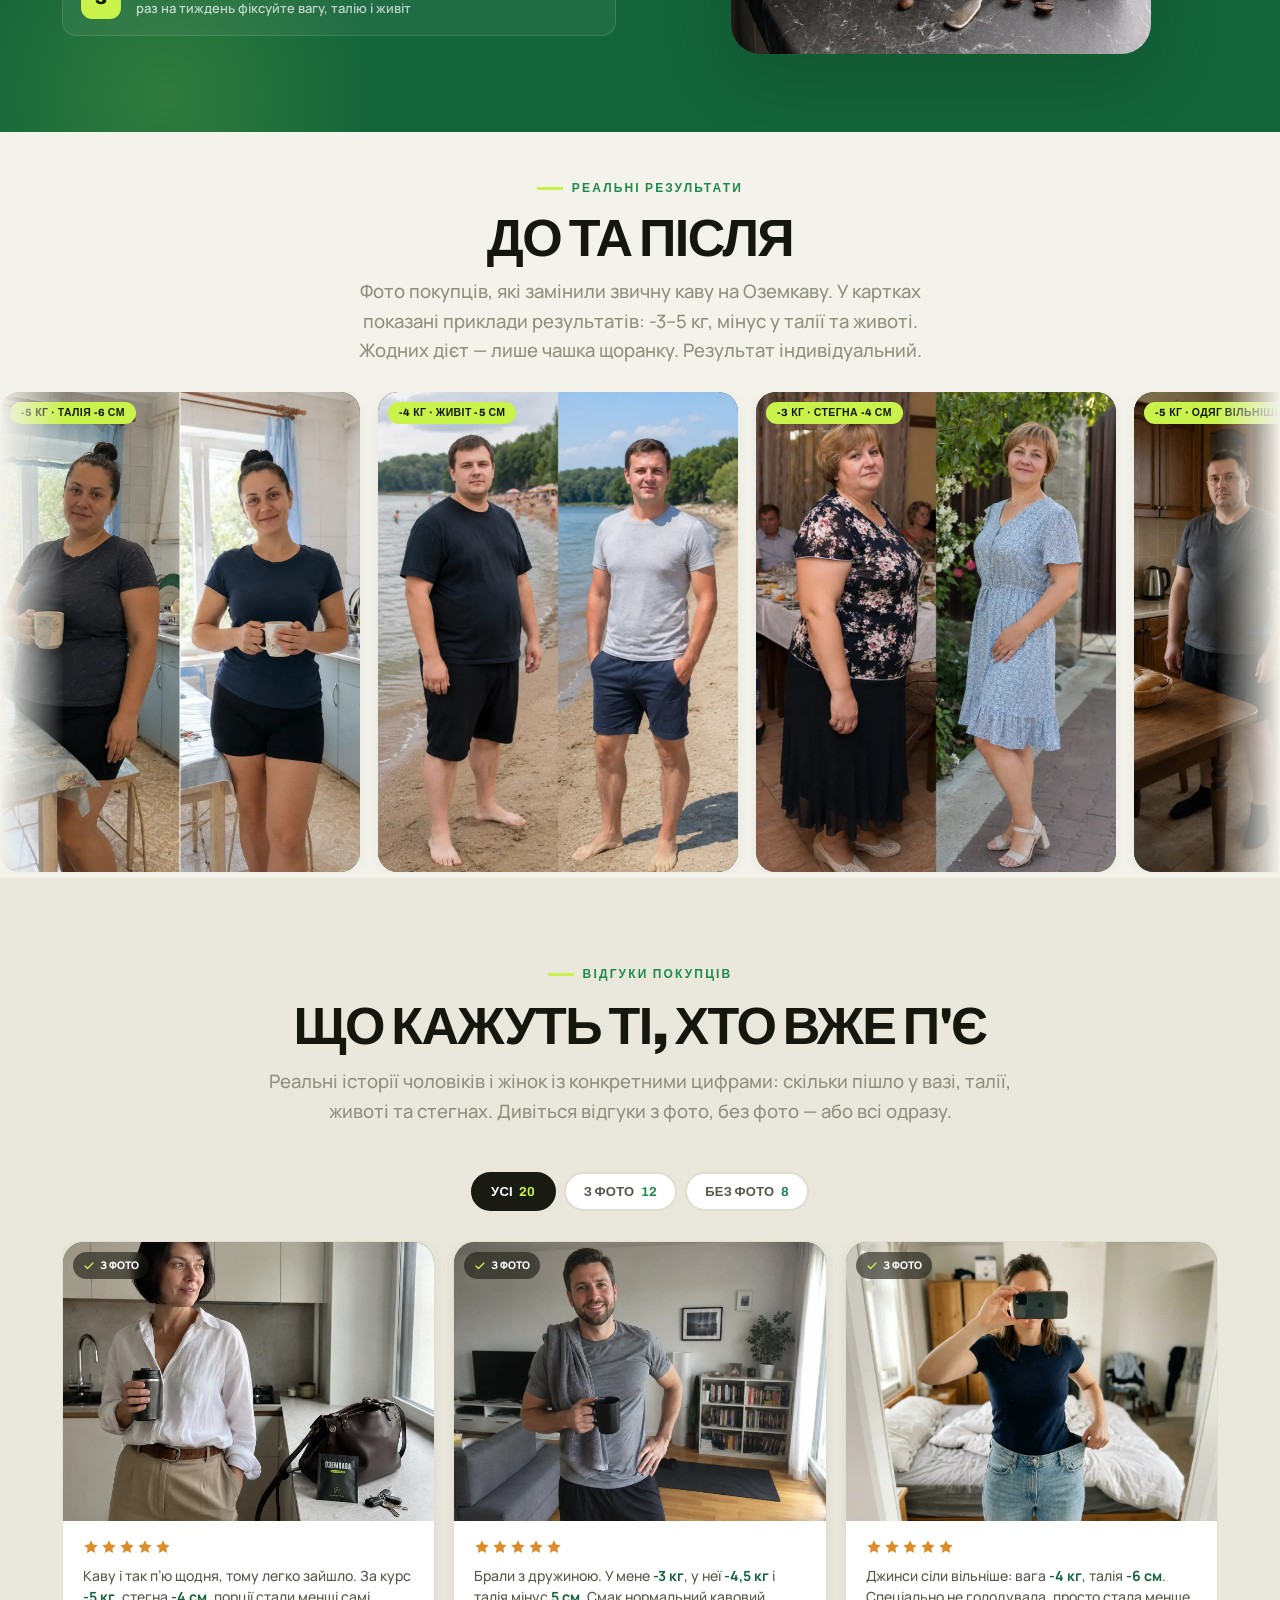
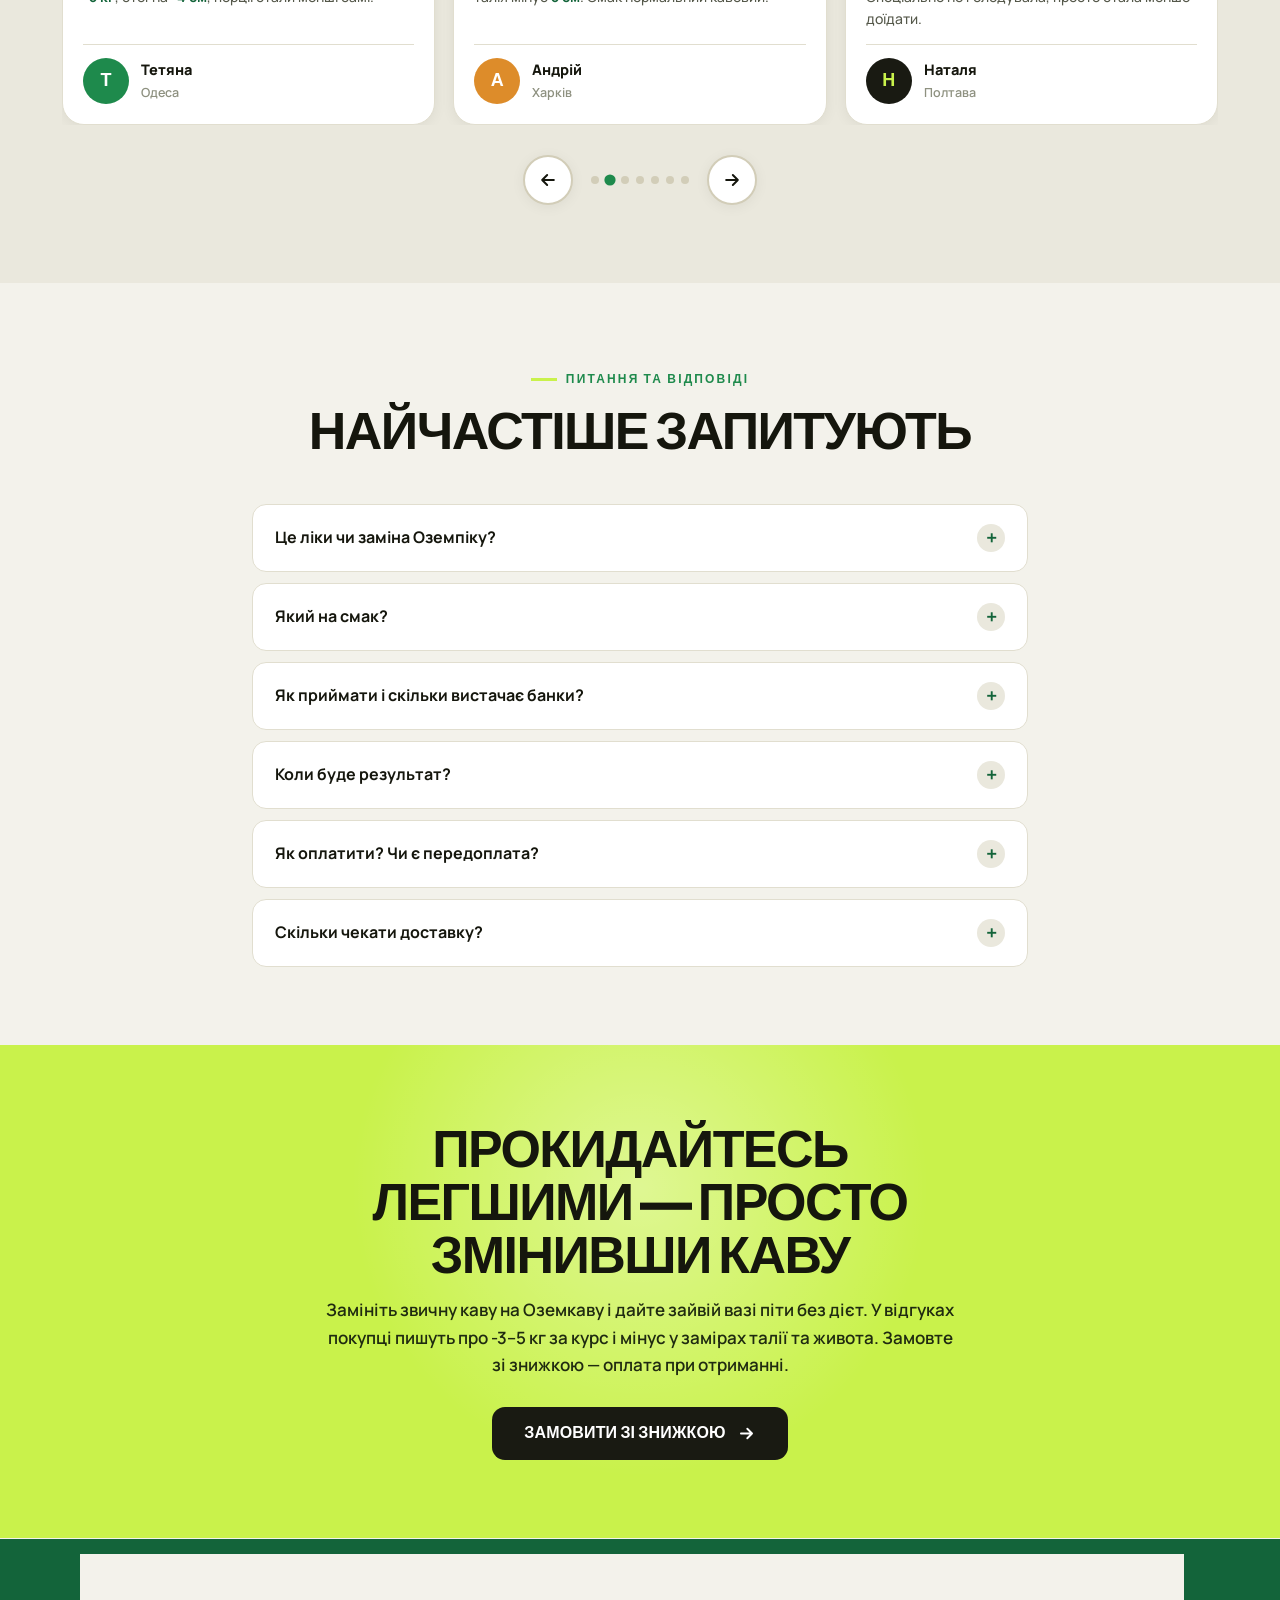
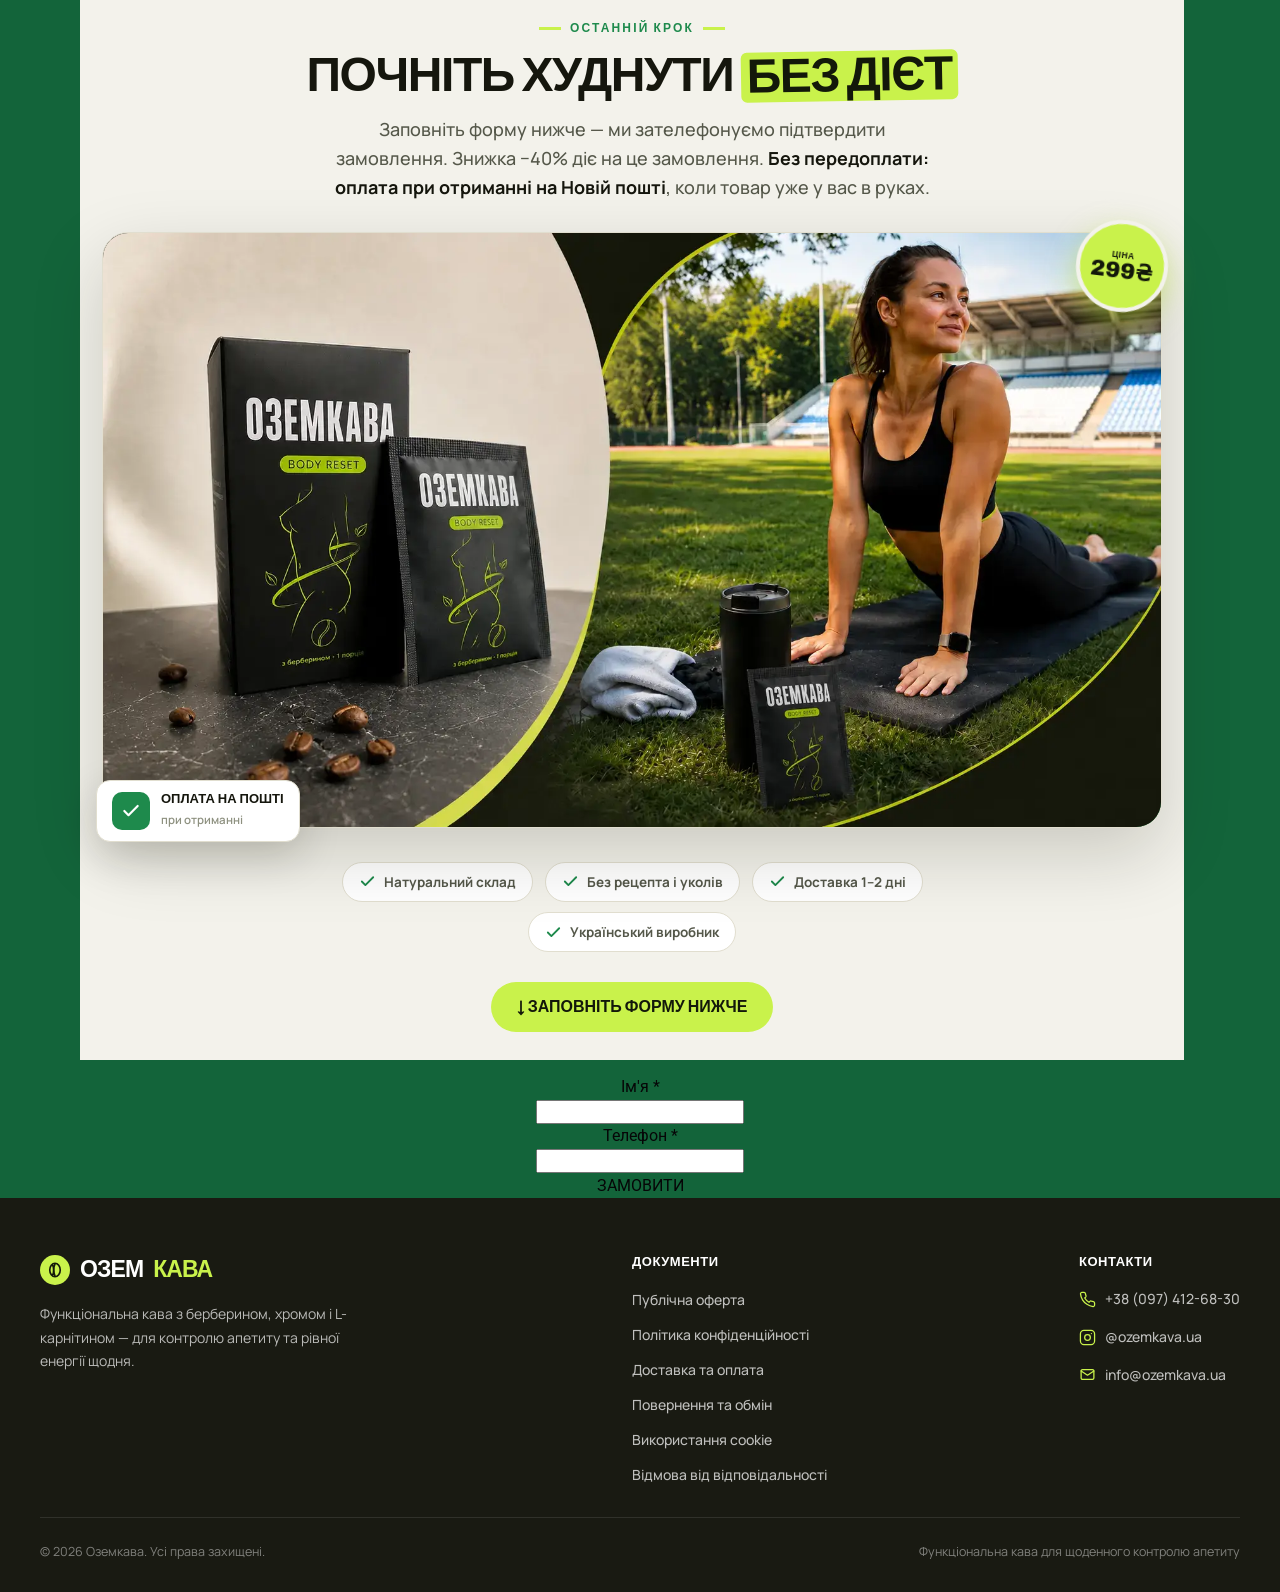
==== commit e999c001: "Add files via upload" ====
--- a/index.html
+++ b/index.html
@@ -1,162 +1,782 @@
-<!DOCTYPE html>
-<html lang="ru">
+
+<!DOCTYPE html>               
+<html lang="uk" data-min-viewport="desktop:1200|mobile:390" data-base-viewport="desktop:auto" data-max-viewport="desktop:auto" > <head> <meta http-equiv="Content-Type" content="text/html; charset=utf-8"><title>ОЗЕМКАВА - худніть без дієт завдяки каві! </title><meta name="flexbe-theme-id" value="4"><meta name="viewport" content="width=device-width"><link rel="canonical" href="https://iron.sumer.website"><meta name="format-detection" content="telephone=no"><meta property="og:type" content="web_site"><meta property="og:url" content="https://iron.sumer.website"><meta property="og:title" content="ОЗЕМКАВА - худніть без дієт завдяки каві! "><meta property="og:description" content=""><meta name="twitter:card" content="summary_large_image"><meta property="og:image" content="https://iron.sumer.website/img/52962267.jpg"><meta property="og:image:width" content="0"><meta property="og:image:height" content="0"><link rel="icon" href="/_s/images/favicon.png" type="image/png"><link rel="preconnect" href="https://fonts.gstatic.com" crossorigin /><link rel="preconnect" href="https://fonts.googleapis.com" crossorigin><script> window.flexbe_cli = { s_id: 512923, group_id: 609927, p_id: 3303073, theme_id: 4,  vars: {}, locale: {} }; </script><script  id="_initPolyfills.js">"use strict";(()=>{for(let r of[Array,String,Reflect.getPrototypeOf(Int8Array)]){let t=function(e){if(e=Math.trunc(e)||0,e<0&&(e+=this.length),!(e<0||e>=this.length))return this[e]};o=t,r.prototype.at||Object.defineProperty(r.prototype,"at",{value:t,writable:!0,enumerable:!1,configurable:!0})}var o;typeof ResizeObserver>"u"&&a("_resizeObserver.js");function a(r){var t;let e=((t=document.head.querySelector('meta[name="flexbe-theme-id"]'))==null?void 0:t.getAttribute("value"))||"4",n=document.head||document.getElementsByTagName("head")[0],i=document.createElement("script");i.type="text/javascript",i.src=`/_s/build/theme/${e}/${r}`,n.appendChild(i)}})();
+</script><script  id="_viewport.js">"use strict";(()=>{var r=window,a=document,m=a.head.querySelector("[name=viewport]");function f(t){let e={desktop:"auto",mobile:"auto"};if(!t)return e;for(let n of t.split("|")){let[o,i]=n.split(":");o!=="desktop"&&o!=="mobile"||(e[o]=i==="auto"?"auto":Number(i))}return e}function w(t="auto",e){return t==="auto"?e:t}function _(){let t=a.documentElement;return{minViewport:f(t.getAttribute("data-min-viewport")),baseViewport:f(t.getAttribute("data-base-viewport"))}}function S(){var t,e,n;let i=(t=(e=r.screen.orientation)==null?void 0:e.type)!=null?t:Math.abs((n=r.orientation)!=null?n:0)===90?"landscape":"portrait";return/portrait/.test(String(i))?"portrait":"landscape"}function b(){let t=r.visualViewport;return t?Math.round(t.width*t.scale):Math.min(a.documentElement.clientWidth,a.documentElement.offsetWidth)}function v(t,e){let{minViewport:n,baseViewport:o}=_(),i=w(n.mobile,390),u=w(n.desktop,1200),p=t==="landscape"&&e>=570?570:768,l=[0,Math.min(i,p)],d=[p,u],s="device-width";return e>=l[0]&&e<l[1]?s=i:e>=d[0]&&e<=d[1]?s=u:typeof o.desktop=="number"&&e>=o.desktop&&(s=o.desktop),s}function E(){if(!m)return;let t=S(),e=b(),n=v(t,e);m.setAttribute("content",`width=${n}, viewport-fit=cover`)}var c=0;function A(){c===0&&(c=requestAnimationFrame(()=>{c=0,E()}))}E();r.addEventListener("orientationchange",A);r.addEventListener("resize",A);})();
+</script><script  id="_zoom.js">"use strict";(()=>{var w=Object.getOwnPropertyDescriptor(Element.prototype,"scrollTop"),b=Object.getOwnPropertyDescriptor(Element.prototype,"scrollLeft");document.body?window.zoom=Number.parseFloat(String(getComputedStyle(document.body).zoom)):document.addEventListener("DOMContentLoaded",()=>{window.zoom=Number.parseFloat(String(getComputedStyle(document.body).zoom))},{once:!0});function u(){let t=window.zoom;return Number.isFinite(t)&&t>0?t:1}function a(){return u()!==1}function f(t){let e=u();return e===1?t:Math.round(t/e)}function i(t){return t*u()}function m(){var t;return(t=document.scrollingElement)!=null?t:document.documentElement}function c(t){return t===m()}function p(t){let e=u();return new DOMRect(t.x/e,t.y/e,t.width/e,t.height/e)}function g(t,e=()=>!1){let o=t.getBoundingClientRect,n=t.getClientRects;t.getBoundingClientRect=function(){let l=o.call(this);return!a()||e(this)?l:p(l)},t.getClientRects=function(){let l=n.call(this);return!a()||e(this)?l:Array.from(l,p)}}function d(t,e){if(!(e!=null&&e.get)||!e.set)return;let o=e.get,n=e.set;Object.defineProperty(Element.prototype,t,{configurable:!0,enumerable:e.enumerable,get(){let l=o.call(this);return c(this)?f(l):l},set(l){let r=c(this)?i(l):l;n.call(this,r)}})}function h(t){let e=Object.getOwnPropertyDescriptor(Element.prototype,t);if(!(e!=null&&e.get))return;let o=e.get;Object.defineProperty(Element.prototype,t,{configurable:!0,enumerable:e.enumerable,get(){let n=o.call(this);return c(this)?f(n):n}})}function y(t){let e=Object.getOwnPropertyDescriptor(Element.prototype,t);if(!(e!=null&&e.get))return;let o=e.get;Object.defineProperty(Element.prototype,t,{configurable:!0,enumerable:e.enumerable,get(){let n=o.call(this);return c(this)?f(n):n}})}function s(t,e=()=>!0){return function(o,n){let l=a()&&e(this);if(typeof o=="number"){t.call(this,{left:l?i(o):o,top:l?i(n??0):n??0});return}if(!l){t.call(this,o);return}let r={...o};r.left!=null&&(r.left=i(r.left)),r.top!=null&&(r.top=i(r.top)),t.call(this,r)}}function E(){let t=[["scrollY","scrollTop"],["pageYOffset","scrollTop"],["scrollX","scrollLeft"],["pageXOffset","scrollLeft"]];for(let[e,o]of t)Object.defineProperty(window,e,{configurable:!0,enumerable:!0,get(){return m()[o]},set(n){m()[o]=n}});window.scrollTo=s(window.scrollTo),window.scrollBy=s(window.scrollBy),Element.prototype.scrollTo=s(Element.prototype.scrollTo,c),Element.prototype.scrollBy=s(Element.prototype.scrollBy,c)}g(Element.prototype,t=>t===document.documentElement);g(Range.prototype);d("scrollTop",w);d("scrollLeft",b);h("scrollWidth");h("scrollHeight");y("clientWidth");y("clientHeight");E();})();
+</script><script  id="_scripts.js">"use strict";(()=>{var r=e=>{if(!e||!/lazy/.test(e.type))return;let t=document.createElement("script");Array.from(e.attributes).forEach(n=>t.setAttribute(n.name,n.value)),t.type="module",t.defer=!1,t.appendChild(document.createTextNode(e.innerHTML)),e.parentNode.replaceChild(t,e)};document.addEventListener("DOMContentLoaded",()=>{Array.from(document.scripts).forEach(e=>r(e)),flexbe_cli.events.on("run_code",e=>{r(document.scripts[e.id])})});})();
+</script><script  id="_text.js">"use strict";(()=>{var b=CSS.supports("width","1cqi"),u=class n{constructor(t={}){this.observer=void 0,this.containers=void 0,this.options=void 0,this.containers=new Set,this.options={rootSelector:".element-content, [data-id]",...t},this.observer=new ResizeObserver(this.handleResize.bind(this))}static getInstance(t){return n.instance||(n.instance=new n(t)),n.instance}observe(t){let e=t.closest(this.options.rootSelector);!e||this.containers.has(e)||(this.containers.add(e),this.observer.observe(e),this.updateContainer(e))}unobserve(t){let e=t.closest(this.options.rootSelector);!e||!this.containers.has(e)||(this.observer.unobserve(e),this.containers.delete(e))}handleResize(t){requestAnimationFrame(()=>{t.forEach(e=>{let r=e.target;this.updateContainer(r)})})}updateContainer(t){let e=t.clientWidth;t.style.setProperty("--100cqi",`${e}px`)}};u.instance=void 0;function d(n,t){if(b||window.isEditor)return;u.getInstance(t).observe(n)}var h=(n,t,e)=>!Array.isArray(t)||!Array.isArray(e)||t.length!==e.length?!1:t.every((r,i)=>n?e.includes(r):e[i]===r);var G=h.bind(null,!0),H=h.bind(null,!1);var ot=Object.freeze({value:"auto",title:"AUTO",auto:!0,selectValue:"auto"}),it=Object.freeze({value:"fill",title:"FILL",fill:!0,selectValue:"fill",tip:typeof tr=="function"&&tr("editor::units::fill_tip")}),st=Object.freeze({value:"px",title:"PX",step:1,altStep:5}),lt=Object.freeze({value:"pt",title:"PT",step:1,altStep:.1}),ct=Object.freeze({value:"em",title:"EM",step:.1,altStep:.01}),at=Object.freeze({value:"rem",title:"REM",step:.1,altStep:.01}),ut=Object.freeze({value:"vh",title:"VH",step:1,altStep:.1,tip:typeof tr=="function"&&tr("editor::units::vh_tip")}),ft=Object.freeze({value:"vw",title:"VW",step:1,altStep:.1,tip:typeof tr=="function"&&tr("editor::units::vw_tip")}),pt=Object.freeze({value:"cqw",title:"CQW",step:1,altStep:.1}),dt=Object.freeze({value:"cqw",title:"CQH",step:1,altStep:.1}),ht=Object.freeze({value:"ch",title:"CH",step:1,altStep:5,tip:typeof tr=="function"&&tr("editor::units::ch_tip")}),mt=Object.freeze({value:"%",title:"%",step:1,altStep:.1});var Ct={click:globalThis.MouseEvent,auxclick:globalThis.MouseEvent,dblclick:globalThis.MouseEvent,mousedown:globalThis.MouseEvent,mouseup:globalThis.MouseEvent,mouseover:globalThis.MouseEvent,mousemove:globalThis.MouseEvent,mouseout:globalThis.MouseEvent,mouseenter:globalThis.MouseEvent,mouseleave:globalThis.MouseEvent,contextmenu:globalThis.MouseEvent,keydown:globalThis.KeyboardEvent,keyup:globalThis.KeyboardEvent,keypress:globalThis.KeyboardEvent,focus:globalThis.FocusEvent,blur:globalThis.FocusEvent,focusin:globalThis.FocusEvent,focusout:globalThis.FocusEvent,input:globalThis.InputEvent,change:globalThis.Event,submit:globalThis.Event,reset:globalThis.Event,touchstart:typeof globalThis.TouchEvent=="function"?globalThis.TouchEvent:globalThis.Event,touchmove:typeof globalThis.TouchEvent=="function"?globalThis.TouchEvent:globalThis.Event,touchend:typeof globalThis.TouchEvent=="function"?globalThis.TouchEvent:globalThis.Event,touchcancel:typeof globalThis.TouchEvent=="function"?globalThis.TouchEvent:globalThis.Event,scroll:globalThis.UIEvent,resize:globalThis.UIEvent,select:globalThis.UIEvent,wheel:globalThis.WheelEvent,drag:globalThis.DragEvent,dragstart:globalThis.DragEvent,dragend:globalThis.DragEvent,dragenter:globalThis.DragEvent,dragover:globalThis.DragEvent,dragleave:globalThis.DragEvent,drop:globalThis.DragEvent,copy:globalThis.ClipboardEvent,cut:globalThis.ClipboardEvent,paste:globalThis.ClipboardEvent,custom:globalThis.CustomEvent};var E=n=>crypto.getRandomValues(new Uint8Array(n)),C=(n,t,e)=>{let r=256-256%n.length;if(r===256){let o=n.length-1;return(s=t)=>{if(!s)return"";let l="";for(;;){let c=e(s),a=s;for(;a--;)if(l+=n[c[a]&o],l.length>=s)return l}}}let i=Math.ceil(1.6*256*t/r);return(o=t)=>{if(!o)return"";let s="";for(;;){let l=e(i),c=i;for(;c--;)if(l[c]<r&&(s+=n[l[c]%n.length],s.length>=o))return s}}},m=(n,t=21)=>C(n,t|0,E);var S="0123456789abcdefghijklmnopqrstuvwxyzABCDEFGHIJKLMNOPQRSTUVWXYZ",_t=m(S,8),Pt=typeof crypto<"u"&&typeof crypto.getRandomValues=="function"?()=>crypto.getRandomValues(new Uint8Array(1))[0]&15:()=>Math.floor(Math.random()*16);var f=(n=>{if(typeof process<"u"&&(n=process.env)!=null&&n.LOG_LEVEL){let t=process.env.LOG_LEVEL.toLowerCase();if(["debug","info","warn","error"].includes(t))return t}return"error"})();function T(n){let t=`[${n}]`;return{debug:(...e)=>{["debug"].includes(f)&&console.debug(t,...e)},info:(...e)=>{["debug","info"].includes(f)&&console.info(t,...e)},warn:(...e)=>{["debug","info","warn"].includes(f)&&console.warn(t,...e)},error:(...e)=>{console.error(t,...e)}}}var Dt=T("App");var Gt=String.fromCharCode;function p(n){var t;return!(n!=null&&(t=n.textContent)!=null&&t.replace(/[\u200B\uFEFF]/g,"").trim())}function g(n){if(!(n!=null&&n.childNodes))return 1/0;if(p(n))return 0;let e=document.createElement("span");Array.from(n.childNodes).forEach(o=>{e.appendChild(o.cloneNode(!0))});let r=getComputedStyle(n);Object.assign(e.style,{position:"absolute",visibility:"hidden",left:"-9999px",top:"-9999px",fontFamily:r.fontFamily,fontWeight:r.fontWeight,fontStyle:r.fontStyle,fontStretch:r.fontStretch,fontVariant:r.fontVariant,lineHeight:r.lineHeight,textTransform:r.textTransform,fontSize:"100px",letterSpacing:0,textAlign:"center",whiteSpace:"nowrap",padding:0,width:"auto"}),n.ownerDocument.body.appendChild(e);let i=Math.ceil(e.getBoundingClientRect().width)/100;return n.ownerDocument.body.removeChild(e),i}var y=".element-text[data-is-filled]";async function x(){var n;await((n=document.fonts)==null?void 0:n.ready);let t=$('<style id="filled-text"></style>');$(y).each((r,i)=>{let o=$(i);if(p(i)){o.attr("data-is-filled","empty");return}let l=o.closest("[data-id]").attr("data-id"),c=g(o[0]),a=`
+            [data-id="${l}"] ${y} {
+                --textWidth: ${c};
+                --letterSpacing: 0 !important;
+            }
+        `;t.append(a),o.attr("data-is-filled","computed"),d(i)}),$("head").append(t)}document.readyState==="loading"?document.addEventListener("DOMContentLoaded",()=>{x()}):x();})();
+</script><style id="_core.css">
+*{box-sizing:border-box;font-smooth:always;-webkit-font-smoothing:antialiased;-moz-osx-font-smoothing:auto;-webkit-tap-highlight-color:var(--focusRing);-webkit-nbsp-mode:normal}*,:focus{outline:none}.is-android *{max-height:9999999px;-moz-text-size-adjust:none}body,html{width:100%;margin:0;padding:0;-webkit-locale:"en";overscroll-behavior:none}html{-webkit-text-size-adjust:100%;text-size-adjust:100%;font-size:var(--1rem,16px)!important;letter-spacing:var(--letterSpacing,normal)!important;touch-action:manipulation}body{position:relative;word-break:normal;background:var(--pageBackground,#fff);zoom:var(--zoom)}[contenteditable=true],body{overflow-wrap:anywhere}.page-background{position:absolute;width:100%;height:100%;z-index:-1;contain:strict;background-repeat:var(--pageBackgroundRepeat,repeat);background-position:var(--pageBackgroundPosition,center);background-size:var(--pageBackgroundSize,cover);background-image:var(--pageBackgroundImage)}.page-background--fixed{position:fixed;left:var(--fixedOffset);width:var(--100vw);height:var(--100lvh)}:is(a,button,input[type=submit],[tabindex="0"]):focus-visible{box-shadow:0 0 0 4px var(--focusRing)}audio,canvas,embed,iframe,img,object,svg,video{display:block;vertical-align:middle;border-style:none}audio,canvas,embed,iframe,object{-webkit-user-select:none;-moz-user-select:none;user-select:none}embed,iframe,img,input[type=image],object,table,video{aspect-ratio:attr(width)/attr(height)}p{margin:0}h1,h2,h3,h4,h5,h6,ol,p,ul{margin:0;margin-block:0;margin-inline:0}h1{font-size:3rem}h2{font-size:2.25rem}h3{font-size:1.875rem}h4{font-size:1.5rem}h5{font-size:1.25rem}h6{font-size:1rem}.element-text :is(h1,h2,h3,h4,h5,h6){font-size:inherit}.element-text h1{font-size:1.15em}ol,ul{position:relative;margin:0;padding:0;list-style:none}.element-text ul{padding-inline-start:2ch;list-style-type:none!important}.element-text ul>li:before{--s:0.3125em;content:"";position:absolute;left:0;width:var(--s);height:var(--s);background:currentColor;border-radius:50%;margin-top:calc(.5lh - var(--s) / 2);margin-left:calc(1ch - var(--s) / 2)}.element-text ul[style*="list-style-type: square"] li:before{--s:0.65ch;border-radius:0}.element-text ol{padding-inline-start:3ch;list-style-type:none!important}.element-text ol>li{counter-increment:item}.element-text ol>li:before{content:counter(item) ".";display:inline-flex;white-space:nowrap;justify-content:end;position:relative;text-align:right;padding-right:.4ch;width:3ch;margin-left:-3ch;border-radius:50%;font-variant-numeric:tabular-nums;box-sizing:border-box}:is(ul,ol,table,tr)>br{display:none}button,input,select,textarea{margin:0;font-size:100%;vertical-align:middle}button,input{overflow:visible;line-height:normal}button::-moz-focus-inner,input::-moz-focus-inner{padding:0;border:0}textarea{overflow:auto;vertical-align:top}img{height:auto;vertical-align:middle;border:0;-ms-interpolation-mode:bicubic}img,svg{max-width:100%}svg{display:inline-block;max-height:100%;fill:currentColor;fill-rule:evenodd;stroke:currentColor;stroke-width:0}hr{border:0;margin-top:.5em;margin-bottom:.5em;height:1px;background:currentColor}.is-ios.is-safari .page-background--fixed{transform:translateZ(0)}[color-type=gradient]{display:inline-block;-webkit-background-clip:text;-webkit-text-fill-color:transparent}[color-type=gradient] s,[color-type=gradient] u{text-decoration-color:var(--currentColor)}[color-type=gradient] a{opacity:1!important}[color-type=color]:not(:has([background-type])){display:contents}[color-type=color] s,[color-type=color] u{text-decoration-color:initial}[background-type]{display:initial!important}body:not(.mode--editor){min-height:var(--100vh)}body:not(.mode--editor) .only-editor{display:none}body:not(.show-hidden).adaptive-desktop [data-hidden=desktop],body:not(.show-hidden).adaptive-mobile [data-hidden=mobile],body:not(.show-hidden) [data-hidden=all]{display:none!important}.invisible{opacity:0;visibility:hidden}.hidden-all,[data-hidden=true],[hidden],body.adaptive-desktop .hidden-desktop,body.adaptive-mobile .hidden-mobile,body:not(.adaptive-desktop) .visible-desktop,body:not(.adaptive-mobile) .visible-mobile{display:none!important}.adaptive-mobile .provide-panel-safe-area{padding-top:59px}.widget-list{display:contents}
+@property --fixedOffset{syntax:"<length>";inherits:true;initial-value:0}@property --zoom{syntax:"<number>";inherits:true;initial-value:1}:root{--letterSpacing:0;--1rem:16px;--xsmallGap:15px;--smallGap:25px;--normalGap:50px;--largeGap:70px;--containerGutter:25px;--containerWidth:1150px;--containerMaxWidth:calc(var(--100vw) - var(--containerGutter) * 2);--headerElementsGap:7px;--headerMaxWidth:calc(100% - 14px);--headerWidth:calc(var(--containerWidth) + 14px);--100cqi:100cqi;--100cqb:100cqb;--100vw:calc(100vw / var(--zoom));--100dvw:calc(100vw / var(--zoom));--100svw:calc(100vw / var(--zoom));--100lvw:calc(100vw / var(--zoom));--100vh:calc(100vh / var(--zoom));--100dvh:calc(100vh / var(--zoom));--100svh:calc(100vh / var(--zoom));--100lvh:calc(100vh / var(--zoom));--cover:var(--100svh);--heroHeight:var(--cover,var(--100lvh,100vh));--heroHeightMin:0vh;--heroHeightMax:1000vh;--linkOpacity:1;--linkColor:inherit;--linkDecoration:underline;--linkDecorationThickness:1px;--linkHoverColor:inherit;--linkHoverOpacity:0.75;--linkHoverDecoration:none;--transitionDuration:0.3s;--transitionTiming:ease;--safeAreaTop:env(safe-area-inset-top);--safeAreaRight:env(safe-area-inset-right);--safeAreaBottom:env(safe-area-inset-bottom);--safeAreaLeft:env(safe-area-inset-left);--imageRendering:auto;--scrollbarWidth:0px}@supports (width:100dvw){:root{--100dvw:calc(100dvw / var(--zoom));--100svw:calc(100svw / var(--zoom));--100lvw:calc(100lvw / var(--zoom));--100dvh:calc(100dvh / var(--zoom));--100svh:calc(100svh / var(--zoom));--100lvh:calc(100lvh / var(--zoom))}}:root{--lightColor:#fff;--lightColor_contrast:#000;--darkColor:#000;--darkColor_contrast:#fff;--lightText:#fff;--lightText_contrast:#060607;--darkText:#060607;--darkText_contrast:#fff;--currentColor:#060607;--currentContrast:#060607;--contrastColor:#fff;--focusRing:rgba(0,149,255,.35)}:root:has(body.adaptive-mobile){--containerGutter:15px;--containerWidth:360px;--headerMaxWidth:calc(100% - 10px);--headerWidth:calc(var(--containerWidth) + 4px);--headerElementsGap:2px;--xsmallGap:10px;--smallGap:20px;--normalGap:30px;--largeGap:50px}[data-contrast]{color:var(--currentColor)}[data-contrast=dark]{--currentColor:var(--darkText);--currentContrast:var(--darkColor);--contrastColor:var(--darkText_contrast)}[data-contrast=light]{--currentColor:var(--lightText);--currentContrast:var(--lightColor);--contrastColor:var(--lightText_contrast)}
+@font-face{font-family:Roboto-Ruble;font-style:normal;font-weight:300;src:url("/_s/files/fonts/roboto-ruble-300.woff2") format("woff2");font-display:swap;unicode-range:u+20bd}@font-face{font-family:Roboto-Ruble;font-style:normal;font-weight:400;src:url("/_s/files/fonts/roboto-ruble-400.woff2") format("woff2");font-display:swap;unicode-range:u+20bd}@font-face{font-family:Roboto-Ruble;font-style:normal;font-weight:500;src:url("/_s/files/fonts/roboto-ruble-500.woff2") format("woff2");font-display:swap;unicode-range:u+20bd}@font-face{font-family:Roboto-Ruble;font-style:normal;font-weight:700;src:url("/_s/files/fonts/roboto-ruble-700.woff2") format("woff2");font-display:swap;unicode-range:u+20bd}
+
+[class*=font-family-]{font-family:var(--fontFamily)}.apply-text-style,[class*=text-style-]{font-family:var(--fontFamily);font-size:var(--fontSize);font-weight:var(--fontWeight);line-height:var(--lineHeight);letter-spacing:var(--letterSpacing);font-style:var(--fontStyle);-webkit-text-decoration:var(--textDecoration);text-decoration:var(--textDecoration);text-transform:var(--textTransform);text-align:var(--textAlign,inherit);color:var(--currentColor,currentColor)}.adaptive-mobile .apply-text-style,.adaptive-mobile [class*=text-style-]{font-size:var(--fontSize_mobile,var(--fontSize));font-weight:var(--fontWeight_mobile,var(--fontWeight));line-height:var(--lineHeight_mobile,var(--lineHeight));letter-spacing:var(--letterSpacing_mobile,var(--letterSpacing));text-align:var(--textAlign_mobile,var(--textAlign,inherit));color:var(--currentColor_mobile,var(--currentColor))}a{text-decoration:none;hyphens:manual;pointer-events:all}a,a:active,a:visited{color:inherit;outline:none}.element-text a,.style-link,p a{color:var(--linkColor);-webkit-text-decoration:var(--linkDecoration);text-decoration:var(--linkDecoration);-webkit-text-decoration-skip:ink;text-decoration-skip-ink:auto;text-decoration-thickness:var(--linkDecorationThickness);opacity:var(--linkOpacity);transition:all .3s cubic-bezier(.21,.67,.58,1);cursor:pointer}.element-text a:active,.element-text a:visited,.style-link:active,.style-link:visited,p a:active,p a:visited{color:var(--linkColor)}.is-pointer .element-text a:hover,.is-pointer .style-link:hover,.is-pointer p a:hover{color:var(--linkHoverColor);-webkit-text-decoration:var(--linkHoverDecoration);text-decoration:var(--linkHoverDecoration);opacity:var(--linkHoverOpacity)}ol img,p img,ul img{height:auto!important}figure,pre{margin:0}.close-times{font-size:14px;width:2em;height:2em;margin-top:-.5em;margin-right:-.5em;z-index:99;background-repeat:no-repeat;background-position:50%;cursor:pointer;color:currentColor;opacity:1;transition:opacity .18s cubic-bezier(.21,.67,.58,1);transform:translateZ(0);pointer-events:all;will-change:transform,opacity;outline:none}.is-pointer .close-times:hover{text-decoration:none;opacity:.65}.close-times:after,.close-times:before{display:block;content:"";width:2px;height:1.3em;background:currentColor;position:absolute;left:-1px;right:0;top:0;margin-top:.35em;margin-left:1em}.close-times:before{transform:rotate(45deg)}.close-times:after{transform:rotate(-45deg)}.slider-button{display:none}.is-screenshoter,.mode--editor{--focusRing:transparent}
+@media (min-width:768px) and (max-width:1200px){html{overflow-x:auto}}.container-list{overflow:hidden}.is-modal-open .container-list{z-index:1}.container{position:relative;width:var(--containerWidth)!important;max-width:min(var(--containerMaxWidth),100%)!important;margin:0 auto}body.adaptive-desktop .container.full-width{width:100%!important;max-width:100%!important}.cover{min-height:var(--heroHeight,100vh);min-height:min(max(var(--heroHeightMin),var(--heroHeight)),var(--heroHeightMax));height:auto;align-items:center;align-content:center}.col-2,[data-cols="2"]{flex-basis:8.33333333%;max-width:8.33333333%}.col-3,[data-cols="3"]{flex-basis:12.5%;max-width:12.5%}.col-4,[data-cols="4"]{flex-basis:16.66666667%;max-width:16.66666667%}.col-5,[data-cols="5"]{flex-basis:20.83333333%;max-width:20.83333333%}.col-6,[data-cols="6"]{flex-basis:25%;max-width:25%}.col-7,[data-cols="7"]{flex-basis:29.16666667%;max-width:29.16666667%}.col-8,[data-cols="8"]{flex-basis:33.33333333%;max-width:33.33333333%}.col-9,[data-cols="9"]{flex-basis:37.5%;max-width:37.5%}.col-10,[data-cols="10"]{flex-basis:41.66666667%;max-width:41.66666667%}.col-11,[data-cols="11"]{flex-basis:45.83333333%;max-width:45.83333333%}.col-12,[data-cols="12"]{flex-basis:50%;max-width:50%}.col-13,[data-cols="13"]{flex-basis:54.16666667%;max-width:54.16666667%}.col-14,[data-cols="14"]{flex-basis:58.33333333%;max-width:58.33333333%}.col-15,[data-cols="15"]{flex-basis:62.5%;max-width:62.5%}.col-16,[data-cols="16"]{flex-basis:66.66666667%;max-width:66.66666667%}.col-17,[data-cols="17"]{flex-basis:70.83333333%;max-width:70.83333333%}.col-18,[data-cols="18"]{flex-basis:75%;max-width:75%}.col-19,[data-cols="19"]{flex-basis:79.16666667%;max-width:79.16666667%}.col-20,[data-cols="20"]{flex-basis:83.33333333%;max-width:83.33333333%}.col-21,[data-cols="21"]{flex-basis:87.5%;max-width:87.5%}.col-22,[data-cols="22"]{flex-basis:91.66666667%;max-width:91.66666667%}.col-23,[data-cols="23"]{flex-basis:95.83333333%;max-width:95.83333333%}.col-24,[data-cols="24"]{flex-basis:100%;max-width:100%}.col-auto{flex-grow:1}.layout-type-header{display:flex;flex-flow:column;gap:10px;pointer-events:none;z-index:1000}.layout-type-header .element-item{pointer-events:all}.layout-type-section-title{margin-bottom:var(--sectionTitleGap,50px)}.layout-type-section-footer{margin-top:var(--normalGap,50px)}body.adaptive-desktop .layout-type-section-title:has(.content-zone[data-hidden=all]),body.adaptive-desktop .layout-type-section-title:has(.content-zone[data-hidden=desktop]){margin-bottom:0}body.adaptive-desktop .layout-type-section-footer:has(.content-zone[data-hidden=all]),body.adaptive-desktop .layout-type-section-footer:has(.content-zone[data-hidden=desktop]){margin-top:0}body.adaptive-mobile .layout-type-section-title:has(.content-zone[data-hidden=all]),body.adaptive-mobile .layout-type-section-title:has(.content-zone[data-hidden=mobile]){margin-bottom:0}body.adaptive-mobile .layout-type-section-footer:has(.content-zone[data-hidden=all]),body.adaptive-mobile .layout-type-section-footer:has(.content-zone[data-hidden=mobile]){margin-top:0}.layout-type-cards,.layout-type-column,.layout-type-section-footer,.layout-type-section-title,.layout-type-tabs{z-index:1000}.gap-container{margin:calc(var(--gapSize) / -2);max-width:calc(100% + var(--gapSize));pointer-events:none}.gap-item{margin:calc(var(--gapSize) / 2);pointer-events:auto}.gap-zero{--gapSize:0px}.gap-small{--gapSize:var(--smallGap)}.gap-normal{--gapSize:var(--normalGap)}.gap-large{--gapSize:var(--largeGap)}
+.b_block,.container-fluid{position:relative}.b_block{z-index:auto;width:100%}.b_block.hidden{display:none}.b_block[data-abtest-variant]:not([data-abtest-active]){display:none!important}body:not(.mode--editor) .b_block.pointerless{pointer-events:none!important}body:not(.mode--editor) .b_block[data-overlayed]{position:absolute}body:not(.is-editor) .b_block[data-overlayed]{pointer-events:none}
+.adaptive-mobile .cards-am-1,.cards-1{--columns:1}.cards-1 .flexbe-card{flex-basis:calc(100% - var(--gapSize));max-width:calc(100% - var(--gapSize))}.adaptive-mobile .cards-am-2,.cards-2{--columns:2}.cards-2 .flexbe-card{flex-basis:calc(50% - var(--gapSize));max-width:calc(50% - var(--gapSize))}.adaptive-mobile .cards-am-3,.cards-3{--columns:3}.cards-3 .flexbe-card{flex-basis:calc(33.33333333% - var(--gapSize));max-width:calc(33.33333333% - var(--gapSize))}.adaptive-mobile .cards-am-4,.cards-4{--columns:4}.cards-4 .flexbe-card{flex-basis:calc(25% - var(--gapSize));max-width:calc(25% - var(--gapSize))}.adaptive-mobile .cards-am-5,.cards-5{--columns:5}.cards-5 .flexbe-card{flex-basis:calc(20% - var(--gapSize));max-width:calc(20% - var(--gapSize))}.adaptive-mobile .cards-am-6,.cards-6{--columns:6}.cards-6 .flexbe-card{flex-basis:calc(16.66666667% - var(--gapSize));max-width:calc(16.66666667% - var(--gapSize))}.flexbe-cards-root{display:flex;flex-flow:column;align-items:center;position:relative;flex-shrink:0}.flexbe-cards-root .slider-pagination--cards{--paginationMargin:20px;width:100%}.flexbe-cards-root .slider-pagination--cards.type--fraction{--paginationMargin:15px}.flexbe-cards-root .slider-pagination--cards.position--outside{position:absolute;top:100%;left:50%;transform:translateX(-50%);justify-content:center;text-align:center}.flexbe-cards-root .slider-button--cards{pointer-events:none}.flexbe-cards-root .slider-button--cards.position--under{position:relative;left:0;right:0;padding:var(--sliderButtonMargin) calc(var(--sliderButtonMargin) / 2) 0}.flexbe-cards-root .slider-button--cards.position--under.swiper-button-prev{margin-left:auto}.flexbe-cards-root .slider-button--cards.position--under.swiper-button-next{margin-right:auto}.flexbe-cards-root.slider-disabled .slider-button--cards,.flexbe-cards-root.slider-disabled .slider-pagination--cards{display:none}.flexbe-cards-root.slider-enabled .flexbe-cards{flex-wrap:nowrap;justify-content:start}.flexbe-cards-root.slider-enabled .flexbe-card,.flexbe-cards-root.slider-enabled .flexbe-cards-slider{margin-top:0;margin-bottom:0}.flexbe-cards-container{width:100%;min-height:20px;position:relative;flex-shrink:0;flex-flow:row wrap}.flexbe-cards-container,.flexbe-cards-slider{flex-grow:1;display:flex}.flexbe-cards-slider.swiper-effect-fade{margin:0;max-width:100%}.flexbe-cards-slider.swiper-effect-fade .flexbe-cards{--gapSize:0}.flexbe-cards-slider.swiper-effect-fade .swiper-slide-hidden{pointer-events:none}body.adaptive-desktop .flexbe-cards-slider:not(.flexbe-cards-slider--desktop)>.swiper-wrapper{flex-wrap:wrap!important}body.adaptive-desktop .flexbe-cards-slider--desktop>.flexbe-cards{flex-wrap:nowrap;justify-content:start}.flexbe-cards-wrapper{width:100%;display:flex}.hide-overflow>.swiper{overflow-x:hidden;overflow-x:clip}.show-overflow .flexbe-cards-slider.swiper-effect-slide .flexbe-card.swiper-slide{opacity:1;transition:all var(--transitionDuration) var(--transitionTiming,ease) var(--transitionDelay,0s)}.show-overflow .flexbe-cards-slider.swiper-effect-slide .flexbe-card.swiper-slide-hidden{cursor:pointer;pointer-events:all}.is-pointer .show-overflow .flexbe-cards-slider.swiper-effect-slide .flexbe-card.swiper-slide-hidden:hover{opacity:.8;transition:opacity .18s ease}.show-overflow--opacity .swiper-slide-hidden{transition:opacity .3s ease!important}.show-overflow--opacity .swiper-slide-hidden *{pointer-events:none!important}.show-overflow--opacity .flexbe-cards-slider.swiper-effect-slide .flexbe-card.swiper-slide-hidden{opacity:.55}.flexbe-cards{width:100%;flex-flow:row wrap}.flexbe-card,.flexbe-cards{display:flex;flex-shrink:0;flex-grow:1}.flexbe-card .component-ico{transition:none}.adaptive-desktop .layout-type-cards.full-width,.adaptive-mobile .layout-type-cards.am-full-width{padding:0 var(--edgeGap,var(--gapSize))}.flexbe-cards-root .slider-button--cards.position--outside{--sliderButtonOffset:min(0px,calc((var(--100vw) / 2) - var(--sliderButtonSize) - var(--sliderButtonMargin) - 50%))}.flexbe-cards-root .slider-button--cards.position--overlap{--sliderButtonOffset:max(0px,calc((var(--sliderButtonSize) / 2) - (var(--100vw) / 2 - var(--sliderButtonMargin) - 50%)))}
+.element-item{--zIndex:0;--zIndexValue:calc(1000 + var(--zIndex, 0));--elementPosition:relative;--elementOverflow:visible;--elementAlignX:flex-start;--elementAlignY:flex-start;--elementX:0;--elementY:0;--elementWidth:auto;--elementMinWidth:auto;--elementHeight:auto;--elementMinHeight:auto;--elementMaxHeight:none;--elementTopLeftRadius:0;--elementTopRightRadius:0;--elementBottomRightRadius:0;--elementBottomLeftRadius:0;--elementPaddingTop:0px;--elementPaddingBottom:0px;--elementPaddingRight:0px;--elementPaddingLeft:0px;--elementRotate:0deg;position:var(--elementPosition)!important;display:flex;z-index:var(--zIndexValue);mix-blend-mode:var(--blendMode)}.element-item.no-gutter{--zIndexValue:var(--bgZIndex);padding:0;margin-left:calc(var(--paddingLeft, 0px) * -1);margin-right:calc(var(--paddingRight, 0px) * -1);width:-moz-available;width:-webkit-fill-available;max-width:none}.element-item.no-gutter.is-first-child{margin-top:calc(var(--paddingTop) * -1)!important}.element-item.no-gutter.is-last-child{margin-bottom:calc(var(--paddingBottom) * -1)!important}.element-item.entity-state--hover>.element-content{--elementOpacity:1!important}.element-item.fill-space{flex-grow:1}.element-item.fill-space:not(:has(>.elements-list)){--elementAlign:stretch}.element-content{display:flex;flex-flow:row wrap;justify-content:var(--elementJustify,inherit);align-items:var(--elementAlign,inherit);text-align:var(--elementTextAlign,inherit);overflow:var(--elementOverflow,visible);opacity:var(--elementOpacity,1);position:relative;width:100%;border-top-left-radius:var(--elementTopLeftRadius,0);border-top-right-radius:var(--elementTopRightRadius,0);border-bottom-right-radius:var(--elementBottomRightRadius,0);border-bottom-left-radius:var(--elementBottomLeftRadius,0)}body:not(.mode--editor) .element-content.pointerless,body:not(.mode--editor) .element-content.pointerless *{pointer-events:none!important;-webkit-user-select:none!important;-moz-user-select:none!important;user-select:none!important}[data-is-container=inline]{container-type:inline-size!important;contain-intrinsic-width:10px}[data-is-container=inline] *{min-width:-moz-min-content;min-width:min-content}[data-element-justify=start]{--elementJustify:flex-start;--elementTextAlign:left}[data-element-justify=center]{--elementJustify:center;--elementTextAlign:center}[data-element-justify=end]{--elementJustify:flex-end;--elementTextAlign:right}[data-element-justify=between]{--elementJustify:space-between;--elementTextAlign:left}[data-element-align=start]{--elementAlign:flex-start}[data-element-align=center]{--elementAlign:center}[data-element-align=end]{--elementAlign:flex-end}body.adaptive-desktop [data-mr="1"]{--sideMarginRight:5%}body.adaptive-desktop [data-ml="1"]{--sideMarginLeft:5%}body.adaptive-desktop [data-mr="2"]{--sideMarginRight:10%}body.adaptive-desktop [data-ml="2"]{--sideMarginLeft:10%}body.adaptive-desktop [data-mr="3"]{--sideMarginRight:15%}body.adaptive-desktop [data-ml="3"]{--sideMarginLeft:15%}body.adaptive-desktop [data-mr="4"]{--sideMarginRight:20%}body.adaptive-desktop [data-ml="4"]{--sideMarginLeft:20%}body.adaptive-desktop [data-mr="5"]{--sideMarginRight:25%}body.adaptive-desktop [data-ml="5"]{--sideMarginLeft:25%}body.adaptive-desktop [data-mr="6"]{--sideMarginRight:30%}body.adaptive-desktop [data-ml="6"]{--sideMarginLeft:30%}body.adaptive-desktop [data-mr="7"]{--sideMarginRight:35%}body.adaptive-desktop [data-ml="7"]{--sideMarginLeft:35%}body.adaptive-desktop [data-mr="8"]{--sideMarginRight:40%}body.adaptive-desktop [data-ml="8"]{--sideMarginLeft:40%}body.adaptive-desktop [data-mr="9"]{--sideMarginRight:45%}body.adaptive-desktop [data-ml="9"]{--sideMarginLeft:45%}body.adaptive-desktop [data-mr="10"]{--sideMarginRight:50%}body.adaptive-desktop [data-ml="10"]{--sideMarginLeft:50%}body.adaptive-desktop [data-mr="11"]{--sideMarginRight:55%}body.adaptive-desktop [data-ml="11"]{--sideMarginLeft:55%}body.adaptive-desktop [data-mr="12"]{--sideMarginRight:60%}body.adaptive-desktop [data-ml="12"]{--sideMarginLeft:60%}body.adaptive-desktop [data-mr="13"]{--sideMarginRight:65%}body.adaptive-desktop [data-ml="13"]{--sideMarginLeft:65%}body.adaptive-desktop [data-mr="14"]{--sideMarginRight:70%}body.adaptive-desktop [data-ml="14"]{--sideMarginLeft:70%}body.adaptive-desktop [data-mr="15"]{--sideMarginRight:75%}body.adaptive-desktop [data-ml="15"]{--sideMarginLeft:75%}body.adaptive-desktop [data-mr="16"]{--sideMarginRight:80%}body.adaptive-desktop [data-ml="16"]{--sideMarginLeft:80%}body.adaptive-desktop [data-mr="17"]{--sideMarginRight:85%}body.adaptive-desktop [data-ml="17"]{--sideMarginLeft:85%}body.adaptive-desktop [data-mr="18"]{--sideMarginRight:90%}body.adaptive-desktop [data-ml="18"]{--sideMarginLeft:90%}body.adaptive-desktop [data-mr="19"]{--sideMarginRight:95%}body.adaptive-desktop [data-ml="19"]{--sideMarginLeft:95%}.element-background-color,.element-background-image,.element-border{position:absolute!important;top:0;left:0;right:0;bottom:0;pointer-events:none;-webkit-user-select:none;-moz-user-select:none;user-select:none;border-top-left-radius:var(--elementTopLeftRadius,0)!important;border-top-right-radius:var(--elementTopRightRadius,0)!important;border-bottom-right-radius:var(--elementBottomRightRadius,0)!important;border-bottom-left-radius:var(--elementBottomLeftRadius,0)!important}.element-background-color{background-color:var(--elementBackgroundColor,transparent);z-index:2}.element-background-image{--proportion:0;z-index:1}.element-border{border:var(--elementBorderWidth,0) var(--elementBorderStyle,solid) var(--elementBorderColor,transparent);z-index:2000}
+.element-item--explicit-sizing{--elementFlexGrow:0;--elementFlexGrowY:0;--elementFlexBasis:auto;--elementFlexBasisY:auto;--elementAlignSelf:auto;--elementAlignSelfY:auto}.element-item--explicit-sizing,.element-item--explicit-sizing.allow-proportion{--elementHeightPx:var(--elementHeight)}.element-item--explicit-sizing-static{--elementMaxWidth:none;max-width:var(--elementMaxWidth,none)!important}.fillwidth-desktop,.fillwidth-mobile{--elementMinWidth:10px}.fillheight-desktop,.fillheight-mobile{--elementMinHeight:10px}body.adaptive-desktop .element-item--explicit-sizing.autowidth-desktop>.element-content{container-type:revert}body.adaptive-desktop .element-item--explicit-sizing.allow-proportion.autowidth-desktop{--elementWidth:calc(var(--elementHeightPx) / var(--elementProportion))!important}body.adaptive-desktop .element-item--explicit-sizing.fillwidth-desktop{--elementWidth:auto!important}body.adaptive-desktop .element-item--explicit-sizing.fillheight-desktop{--elementHeight:auto!important}body.adaptive-desktop .stack-container[data-direction=column]>.element-item--explicit-sizing-static.fillheight-desktop{--elementFlexGrowY:1;--elementFlexBasisY:0}body.adaptive-desktop .stack-container[data-direction=row]>.element-item--explicit-sizing-static.fillwidth-desktop{--elementFlexGrow:1;--elementFlexBasis:0}body.adaptive-desktop .stack-container[data-direction=column]>.element-item--explicit-sizing-static.fillwidth-desktop{--elementAlignSelf:stretch}body.adaptive-desktop .stack-container[data-direction=row]>.element-item--explicit-sizing-static.fillheight-desktop{--elementAlignSelfY:stretch}body.adaptive-mobile .element-item--explicit-sizing.autowidth-mobile>.element-content{container-type:revert}body.adaptive-mobile .element-item--explicit-sizing.allow-proportion.autowidth-mobile{--elementWidth:calc(var(--elementHeightPx) / var(--elementProportion))!important}body.adaptive-mobile .element-item--explicit-sizing.fillwidth-mobile{--elementWidth:auto!important}body.adaptive-mobile .element-item--explicit-sizing.fillheight-mobile{--elementHeight:auto!important}body.adaptive-mobile .stack-container[data-am-direction=row]>.element-item--explicit-sizing-static.fillwidth-mobile{--elementFlexGrow:1;--elementFlexBasis:0}body.adaptive-mobile .stack-container[data-am-direction=column]>.element-item--explicit-sizing-static.fillheight-mobile{--elementFlexGrowY:1;--elementFlexBasisY:0}body.adaptive-mobile .stack-container[data-am-direction=column]>.element-item--explicit-sizing-static.fillwidth-mobile{--elementAlignSelf:stretch}body.adaptive-mobile .stack-container[data-am-direction=row]>.element-item--explicit-sizing-static.fillheight-mobile{--elementAlignSelfY:stretch}
+.free-area{position:absolute!important}.element-item--free,.free-area{top:0;left:0;right:0;bottom:0;pointer-events:none!important}.element-item--free{--elementPosition:absolute;margin:auto;justify-content:var(--elementAlignX,inherit)!important;align-items:var(--elementAlignY,inherit)!important;contain:layout style size}.element-item--free[data-overflow]{overflow:hidden;contain:strict;border-radius:calc(var(--topLeftRadius, var(--elementTopLeftRadius, 0)) - var(--borderWidth, 0)) calc(var(--topRightRadius, var(--elementTopRightRadius, 0)) - var(--borderWidth, 0)) calc(var(--bottomRightRadius, var(--elementBottomRightRadius, 0)) - var(--borderWidth, 0)) calc(var(--bottomLeftRadius, var(--elementBottomLeftRadius, 0)) - var(--borderWidth, 0))}.element-content--free{position:relative;flex-shrink:0;pointer-events:auto!important;top:var(--elementY,0);left:var(--elementX,0);width:var(--elementWidth,auto)!important;min-width:var(--elementMinWidth,1px)!important;max-width:var(--elementMaxWidth,none)!important;height:var(--elementHeight,auto)!important;min-height:var(--elementMinHeight,1px)!important;max-height:var(--elementMaxHeight,none)!important;transform:rotate(var(--elementRotate,0));contain:style layout}.element-item.element-with-animation{contain:none}.element-item.element-with-animation.has-scroll-fixed-animation[data-overflow]{clip-path:inset(0)}.has-animation{contain:none;will-change:transform}[data-containment=layout]{width:var(--containerWidth)!important;max-width:var(--containerMaxWidth)!important}.element-item--descent{--zIndexValue:calc(10 + var(--zIndex, 0))}body.adaptive-desktop .element-item--free[data-snap-to]{height:0}body.adaptive-desktop .element-item--free[data-snap-to=top]{bottom:unset}body.adaptive-desktop .element-item--free[data-snap-to=bottom]{top:unset}body.adaptive-mobile .element-item--free[data-am-snap-to]{height:0}body.adaptive-mobile .element-item--free[data-am-snap-to=top]{bottom:unset}body.adaptive-mobile .element-item--free[data-am-snap-to=bottom]{top:unset}
+.element-item--static{--elementWidth:100%;width:var(--elementWidth,100%);min-width:var(--elementMinWidth,0);max-width:var(--elementMaxWidth,100%);height:var(--elementHeight,auto);min-height:var(--elementMinHeight,0);max-height:var(--elementMaxHeight,none);padding:var(--elementPaddingTop,var(--elementMarginTop,0)) var(--elementPaddingRight,var(--sideMarginRight,0)) var(--elementPaddingBottom,var(--elementMarginBottom,0)) var(--elementPaddingLeft,var(--sideMarginLeft,0))}.element-content--static{transform:rotate(var(--elementRotate,0deg))}.element-item--static:not(.element-item--explicit-sizing-static,.element-item--in-header){--elementWidth:100%!important}
+.flexbe-row{width:100%;width:-moz-available;width:-webkit-fill-available;max-width:calc(100% + var(--gapSize));flex-flow:row nowrap;margin:0 calc(var(--gapSize) / -2);pointer-events:none}.flexbe-column,.flexbe-row{display:flex;flex-grow:1;flex-shrink:0}.flexbe-column.gap-item{margin:0;padding:calc(var(--gapSize) / 2)}body.adaptive-desktop .flexbe-row.first-row .flexbe-column{padding-top:0}body.adaptive-desktop .flexbe-row.last-row .flexbe-column{padding-bottom:0}.adaptive-desktop .layout-type-column.full-width,.adaptive-mobile .layout-type-column.am-full-width{padding:0 var(--edgeGap,var(--gapSize))}body.adaptive-desktop .clasp-columns .flexbe-column.first-column .content-zone{--topRightRadius:0px;--bottomRightRadius:0px}body.adaptive-desktop .clasp-columns .flexbe-column:not(.first-column):not(.last-column) .content-zone{--topRightRadius:0px;--bottomRightRadius:0px;--topLeftRadius:0px;--bottomLeftRadius:0px}body.adaptive-desktop .clasp-columns .flexbe-column.last-column .content-zone{--topLeftRadius:0px;--bottomLeftRadius:0px}
+.header-area{position:relative;width:100%}.header-wrapper{position:relative;width:inherit;will-change:scroll-position}.floating-header-background{display:block!important;position:absolute;top:0;left:0;height:100%;width:100%;pointer-events:none;z-index:-1;opacity:0;visibility:hidden;background:var(--contrastColor);transition:all .15s ease}[data-fixed-animation] .floating-header-background{transition:none}.header-separator{position:relative;margin:0 auto;height:1px;width:var(--containerWidth);background-color:var(--currentColor);z-index:2}body:is(.is-view,.mode--preview,.mode--generation,.state--hide-editor) .b_block[data-overlayed]:not(:has(.position-fixed)){z-index:2499}body:is(.is-view,.mode--preview,.mode--generation,.state--hide-editor) .b_block .fixed-area{z-index:2500}.b_block .position-fixed{position:fixed;top:0;left:var(--fixedOffset,0);width:var(--100vw);z-index:2500;transition:top .15s ease}.b_block .position-fixed .hidden-when-fixed,.b_block .position-fixed .hide-floating-separator{display:none}.b_block .position-fixed .floating-header-background{visibility:visible;opacity:1}.b_block .position-sticky{z-index:2501}.b_block .fade-out{animation:slideDown 1 .12s cubic-bezier(.21,.67,.58,1) reverse,fadeIn 1 .12s cubic-bezier(.21,.67,.58,1) reverse;animation-fill-mode:forwards}.b_block .fade-in{animation:slideDown 1 .2s cubic-bezier(.42,0,.79,.33),fadeIn 1 .2s cubic-bezier(.42,0,.79,.33);animation-fill-mode:forwards}
+.modal-list{display:none;width:100%;height:100%;position:fixed;content-visibility:hidden;clip-path:inset(0);top:0;bottom:0;left:0;right:0;z-index:3000;pointer-events:none}.modal-list.rise{z-index:100000}.modal-list.show{display:flex;content-visibility:visible}.m_modal{position:absolute;z-index:0;top:0;left:0;right:0;bottom:0;width:100%;height:100%;display:none;content-visibility:hidden}.m_modal.hide,.m_modal.show{content-visibility:visible;display:block;z-index:1}.m_modal .modal-data{position:relative;z-index:1;height:100%;display:flex;justify-content:center;align-items:center}.m_modal .modal-data>.close-times{position:fixed;top:40px;right:40px}.m_modal .scroller{padding:var(--normalGap) 0;max-height:var(--100vh);width:100%;height:100%;display:flex;align-items:flex-start;justify-content:center;position:relative;overflow-x:hidden;overflow-y:auto;-webkit-overflow-scrolling:touch;pointer-events:all}.m_modal .modal-content{position:relative;margin:auto}.m_modal .close.rise{z-index:100000!important}body:not(.mode--editor) .m_modal.pointerless .scroller{pointer-events:none}
+.stack-container{position:relative;display:flex;row-gap:var(--containerGapY,0);column-gap:var(--containerGapX,0);flex-wrap:var(--containerWrap,nowrap);flex-direction:var(--containerDirection,inherit);justify-content:var(--containerJustify,inherit);align-items:var(--containerAlign,inherit);align-content:var(--containerAlign,inherit);padding:var(--containerPaddingTop,0) var(--containerPaddingRight,0) var(--containerPaddingBottom,0) var(--containerPaddingLeft,0)}.stack-container>.element-item--explicit-sizing-static{flex-shrink:0}body.adaptive-desktop .stack-container[data-direction=column]>.element-item--explicit-sizing-static{flex-grow:var(--elementFlexGrowY,0);flex-basis:var(--elementFlexBasisY,auto);align-self:var(--elementAlignSelf,auto)}body.adaptive-desktop .stack-container[data-direction=row]>.element-item--explicit-sizing-static{flex-grow:var(--elementFlexGrow,0);flex-basis:var(--elementFlexBasis,auto);align-self:var(--elementAlignSelfY,auto)}body.adaptive-desktop .is-container.autoheight-desktop:has(>.elements-list--empty),body.adaptive-desktop .is-container.autowidth-desktop:has(>.elements-list--empty){--elementMinWidth:50px;--elementMinHeight:50px}body.adaptive-mobile .stack-container[data-am-direction=column]>.element-item--explicit-sizing-static{flex-grow:var(--elementFlexGrowY,0);flex-basis:var(--elementFlexBasisY,auto);align-self:var(--elementAlignSelf,auto)}body.adaptive-mobile .stack-container[data-am-direction=row]>.element-item--explicit-sizing-static{flex-grow:var(--elementFlexGrow,0);flex-basis:var(--elementFlexBasis,auto);align-self:var(--elementAlignSelfY,auto)}body.adaptive-mobile .is-container.autoheight-desktop:has(>.elements-list--empty),body.adaptive-mobile .is-container.autowidth-desktop:has(>.elements-list--empty){--elementMinWidth:50px;--elementMinHeight:50px}
+body.adaptive-mobile .layout-type-header{gap:5px}body.adaptive-mobile .container.am-full-width{width:100%!important;max-width:100%!important}body.adaptive-mobile .col-am-4{flex-basis:16.66666667%;max-width:16.66666667%}body.adaptive-mobile .col-am-5{flex-basis:20.83333333%;max-width:20.83333333%}body.adaptive-mobile .col-am-6{flex-basis:25%;max-width:25%}body.adaptive-mobile .col-am-7{flex-basis:29.16666667%;max-width:29.16666667%}body.adaptive-mobile .col-am-8{flex-basis:33.33333333%;max-width:33.33333333%}body.adaptive-mobile .col-am-9{flex-basis:37.5%;max-width:37.5%}body.adaptive-mobile .col-am-10{flex-basis:41.66666667%;max-width:41.66666667%}body.adaptive-mobile .col-am-11{flex-basis:45.83333333%;max-width:45.83333333%}body.adaptive-mobile .col-am-12{flex-basis:50%;max-width:50%}body.adaptive-mobile .col-am-13{flex-basis:54.16666667%;max-width:54.16666667%}body.adaptive-mobile .col-am-14{flex-basis:58.33333333%;max-width:58.33333333%}body.adaptive-mobile .col-am-15{flex-basis:62.5%;max-width:62.5%}body.adaptive-mobile .col-am-16{flex-basis:66.66666667%;max-width:66.66666667%}body.adaptive-mobile .col-am-17{flex-basis:70.83333333%;max-width:70.83333333%}body.adaptive-mobile .col-am-18{flex-basis:75%;max-width:75%}body.adaptive-mobile .col-am-19{flex-basis:79.16666667%;max-width:79.16666667%}body.adaptive-mobile .col-am-20{flex-basis:83.33333333%;max-width:83.33333333%}body.adaptive-mobile .col-am-21{flex-basis:87.5%;max-width:87.5%}body.adaptive-mobile .col-am-22{flex-basis:91.66666667%;max-width:91.66666667%}body.adaptive-mobile .col-am-23{flex-basis:95.83333333%;max-width:95.83333333%}body.adaptive-mobile .col-am-24{flex-basis:100%;max-width:100%}body.adaptive-mobile .gap-am-zero{--gapSize:0px}body.adaptive-mobile .gap-am-10,body.adaptive-mobile .gap-am-xsmall{--gapSize:var(--xsmallGap)}body.adaptive-mobile .gap-am-small{--gapSize:var(--smallGap)}body.adaptive-mobile .gap-am-normal{--gapSize:var(--normalGap)}body.adaptive-mobile .gap-am-large{--gapSize:var(--largeGap)}body.adaptive-mobile .hor-padding-am-0{--edgeGap:0px}body.adaptive-mobile .hor-padding-am-1{--edgeGap:1px}body.adaptive-mobile .hor-padding-am-2{--edgeGap:2px}body.adaptive-mobile .hor-padding-am-3{--edgeGap:3px}body.adaptive-mobile .hor-padding-am-4{--edgeGap:4px}body.adaptive-mobile .hor-padding-am-5{--edgeGap:5px}body.adaptive-mobile .hor-padding-am-6{--edgeGap:6px}body.adaptive-mobile .hor-padding-am-7{--edgeGap:7px}body.adaptive-mobile .hor-padding-am-8{--edgeGap:8px}body.adaptive-mobile .hor-padding-am-9{--edgeGap:9px}body.adaptive-mobile .hor-padding-am-10{--edgeGap:10px}body.adaptive-mobile .hor-padding-am-11{--edgeGap:11px}body.adaptive-mobile .hor-padding-am-12{--edgeGap:12px}body.adaptive-mobile .hor-padding-am-13{--edgeGap:13px}body.adaptive-mobile .hor-padding-am-14{--edgeGap:14px}body.adaptive-mobile .hor-padding-am-15{--edgeGap:15px}body.adaptive-mobile .hor-padding-am-16{--edgeGap:16px}body.adaptive-mobile .hor-padding-am-17{--edgeGap:17px}body.adaptive-mobile .hor-padding-am-18{--edgeGap:18px}body.adaptive-mobile .hor-padding-am-19{--edgeGap:19px}body.adaptive-mobile .hor-padding-am-20{--edgeGap:20px}
+body.adaptive-mobile .cards-am-1 .flexbe-card{flex-basis:calc(100% - var(--gapSize));max-width:calc(100% - var(--gapSize))}body.adaptive-mobile .cards-am-2 .flexbe-card{flex-basis:calc(50% - var(--gapSize));max-width:calc(50% - var(--gapSize))}body.adaptive-mobile .cards-am-3 .flexbe-card{flex-basis:calc(33.33333333% - var(--gapSize));max-width:calc(33.33333333% - var(--gapSize))}body.adaptive-mobile .cards-am-4 .flexbe-card{flex-basis:calc(25% - var(--gapSize));max-width:calc(25% - var(--gapSize))}body.adaptive-mobile .card-am-flexible{max-width:none!important}body.adaptive-mobile .flexbe-cards-root .slider-pagination--cards{--paginationMargin:10px}body.adaptive-mobile .flexbe-cards-wrapper{overflow:visible}body.adaptive-mobile .flexbe-cards-slider:not(.flexbe-cards-slider--mobile) .swiper-wrapper{flex-wrap:wrap!important}body.adaptive-mobile .flexbe-cards-slider--mobile>.flexbe-cards{flex-wrap:nowrap;justify-content:start}
+body.adaptive-mobile [data-am-element-justify=start]{--elementJustify:flex-start;--elementTextAlign:left}body.adaptive-mobile [data-am-element-justify=center]{--elementJustify:center;--elementTextAlign:center}body.adaptive-mobile [data-am-element-justify=end]{--elementJustify:flex-end;--elementTextAlign:right}body.adaptive-mobile [data-am-element-align=start]{--elementAlign:flex-start}body.adaptive-mobile [data-am-element-align=center]{--elementAlign:center}body.adaptive-mobile [data-am-element-align=end]{--elementAlign:flex-end}
+body.adaptive-mobile .flexbe-row{flex-wrap:wrap;margin:0}body.adaptive-mobile .flexbe-row.first-row .first-column{--gapSizeTop:0}body.adaptive-mobile .flexbe-row.last-row .last-column{--gapSizeBottom:0}body.adaptive-mobile .flexbe-row.reverse-on-mobile{flex-wrap:wrap-reverse}body.adaptive-mobile .flexbe-row.reverse-on-mobile .first-column{--gapSizeTop:calc(var(--gapSize) / 2);--gapSizeBottom:0}body.adaptive-mobile .flexbe-row.reverse-on-mobile .last-column{--gapSizeTop:0;--gapSizeBottom:calc(var(--gapSize) / 2)}body.adaptive-mobile .flexbe-column{--gapSizeTop:calc(var(--gapSize) / 2);--gapSizeBottom:calc(var(--gapSize) / 2);width:100%;max-width:100%;flex-basis:100%;padding:var(--gapSizeTop) 0 var(--gapSizeBottom)}body.adaptive-mobile .flexbe-column:has(+.last-column>[data-hidden=all]),body.adaptive-mobile .flexbe-column:has(+.last-column>[data-hidden=mobile]){--gapSizeBottom:0}body.adaptive-mobile .flexbe-column:has([data-hidden=mobile],[data-hidden=all]){--gapSizeTop:0;--gapSizeBottom:0}body.adaptive-mobile .am-clasp-columns .flexbe-column.first-column .content-zone{--bottomLeftRadius:0px;--bottomRightRadius:0px}body.adaptive-mobile .am-clasp-columns .flexbe-column:not(.first-column):not(.last-column) .content-zone{--bottomLeftRadius:0px;--bottomRightRadius:0px;--topRightRadius:0px;--topLeftRadius:0px}body.adaptive-mobile .am-clasp-columns .flexbe-column.last-column .content-zone{--topRightRadius:0px;--topLeftRadius:0px}
+body.adaptive-mobile .m_modal .modal-data>.close-times{display:block!important;top:0;right:var(--fixedOffset);margin-top:20px;margin-right:10px}body.adaptive-mobile .m_modal .component-bg{left:var(--fixedOffset);width:var(--100vw)}body.adaptive-mobile .m_modal .scroller{min-height:100%;padding:0}body.adaptive-mobile .m_modal .modal-data{justify-content:stretch;align-items:stretch}
+
+.flex{display:flex}.flex-row{flex-direction:row}.flex-col{flex-direction:column}.justify-center{justify-content:center}.justify-between{justify-content:space-between}.items-center{align-items:center}.flex-grow{flex-grow:1}
+.overflow{overflow:hidden}.noanimate,.noanimate *{transition:none!important;animation:none!important}.scrollable{pointer-events:all;overflow-x:hidden;overflow-y:auto;-webkit-overflow-scrolling:touch}.invisible-scrollbar{scrollbar-width:none}.invisible-scrollbar::-webkit-scrollbar{display:none}.whitespace-normal{word-break:keep-all;word-wrap:normal;overflow-wrap:normal}.whitespace-nowrap{white-space:nowrap}.justify-content-start{justify-content:flex-start}.justify-content-end{justify-content:flex-end}.justify-content-center{justify-content:center}.align-items-start{align-items:flex-start;align-content:flex-start}.align-items-end{align-items:flex-end;align-content:flex-end}.align-items-center{align-items:center;align-content:center}.align-items-stretch{align-items:stretch;align-content:stretch}.fr-dib{display:block;margin:0 auto}.fr-dib.fr-fil{margin-left:0}.fr-dib.fr-fir{margin-right:0}.fr-dii{display:inline-block;margin:.5em}.fr-dii.fr-fil{float:left;margin-left:0}.fr-dii.fr-fir{float:right;margin-right:0}
+</style><link id="_animations_slideup.css" href="/_s/build/theme/4/_animations_slideup.css?75483250" media="all" rel="stylesheet" type="text/css"><style id="bg.css">
+.component-bg{position:absolute;top:0;left:0;right:0;bottom:-1px;overflow:hidden;pointer-events:none;z-index:0}.component-bg .layer{position:absolute;top:0;left:0;width:100%;height:100%}.component-bg .color-holder{background:var(--componentBgVideoPreview,transparent)}.component-bg .image-holder,.component-bg .preview-holder{background-repeat:no-repeat;background-size:cover}.component-bg .image-holder{image-rendering:var(--imageRendering,auto)}.component-bg .preview-holder{transition:opacity .3s ease,visibility .3s ease}.component-bg .video-holder{opacity:0;display:flex;align-items:center;justify-content:center}.component-bg .video-holder iframe,.component-bg .video-holder video{flex-shrink:0}.component-bg .parallax-holder+.image-holder{animation:none!important}.component-bg .parallax-holder.ready+.image-holder{opacity:0;visibility:hidden}.component-bg .overlay{background:var(--componentBgColor,transparent);opacity:var(--componentBgOpacity,1)}.component-bg.image-loaded .preview-holder{opacity:0;visibility:hidden}.component-bg.video-loaded .color-holder,.component-bg.video-loaded .image-holder{opacity:0;visibility:hidden;display:none}.component-bg.video-loaded .video-holder{opacity:1}.component-bg[data-type=video][data-effect]{clip-path:inset(0)}.component-bg[data-type=video][data-effect] .image-holder,.component-bg[data-type=video][data-effect] .video-holder{position:fixed;height:max(100vh,var(--100vh))}.component-bg[data-type=video][data-effect=parallax] .image-holder,.component-bg[data-type=video][data-effect=parallax] .video-holder{transform:translateZ(0);will-change:transform}.component-bg[data-type=image][data-effect=fixed] .image-holder{transform:none!important;transition:none!important;animation:none!important;will-change:unset!important;contain:none!important}.component-bg[data-type=image][data-effect=fixed] .image-holder,.component-bg[data-type=image][data-effect=fixed] .preview-holder{background-attachment:fixed}body:is(.is-ios,.is-osx.is-touch,.is-safari,.adaptive-mobile) .component-bg[data-effect=fixed]{clip-path:inset(0)}body:is(.is-ios,.is-osx.is-touch,.is-safari,.adaptive-mobile) .component-bg[data-effect=fixed] .image-holder,body:is(.is-ios,.is-osx.is-touch,.is-safari,.adaptive-mobile) .component-bg[data-effect=fixed] .preview-holder{position:fixed;background-attachment:scroll;left:var(--fixedOffset);width:var(--100vw);height:var(--100lvh);will-change:transform;transform:translateZ(0)}.b_block .component-bg .overlay[data-alpha="1"]{opacity:1!important}body.adaptive-mobile .component-bg[data-mobile-video-enabled=false] .video-holder{display:none!important}body.adaptive-mobile .component-bg[data-mobile-video-enabled=false] .image-holder{opacity:1;visibility:visible;display:block}body.adaptive-mobile .component-bg[data-effect-mobile=off] .layer{position:absolute!important;top:0!important;left:0!important;width:100%!important;height:100%!important;background-attachment:scroll!important;transform:none!important;will-change:auto!important}body.adaptive-mobile .component-bg[data-effect-mobile=off] .image-holder{opacity:1!important;visibility:visible!important}body.adaptive-mobile .component-bg[data-effect-mobile=off] .parallax-holder{display:none!important}body.adaptive-mobile .component-bg[data-effect-mobile=off] .overlay{--componentBgOpacity:revert!important}
+</style><style id="bg-element.css">
+.bg-element{position:relative;box-sizing:border-box;--bgColor:none;--bgImage:none;--bgAverageColor:none;--bgShadingColor:none;--bgPositionX:50%;--bgPositionY:50%;--bgShadow:none;--borderWidth:0px;--borderColor:transparent;--bgShadowZIndex:997;--bgZIndex:998;--bgZBorder:999;--hoverFadeInFrom:0;--hoverFadeInTo:1;z-index:auto}.bg-border,.bg-border-hover,.bg-fill,.bg-fill-hover,.bg-glare-hover,.bg-preview,.bg-shadow{position:absolute;top:0;left:0;right:0;bottom:0;border-radius:var(--topLeftRadius,0) var(--topRightRadius,0) var(--bottomRightRadius,0) var(--bottomLeftRadius,0);pointer-events:none}.bg-glare-hover{overflow:hidden;contain:strict;z-index:var(--bgZIndex)}.bg-glare-hover:before{position:absolute;top:0;left:0;right:0;bottom:0;content:"";aspect-ratio:1/1;border-radius:100%;transform:translate(calc(var(--bgGlareX, 0) - 50%),calc(var(--bgGlareY, 0) - 50%));background:var(--bgGlareColor);filter:blur(var(--bgGlareBlur,100px));z-index:auto;width:0;transition:width max(var(--transitionDuration),.1s) var(--transitionTiming,ease)}.bg-fill{z-index:var(--bgZIndex);background:var(--bgColor)}.bg-fill[data-img-ext=png]{background-color:transparent}.bg-fill[data-type=image]{background-size:cover;background-repeat:no-repeat;background-position:var(--bgPositionX) var(--bgPositionY)}.bg-fill[data-type=image]:before{content:"";display:block;position:absolute;top:0;left:0;width:100%;height:100%;box-sizing:border-box;background:var(--bgShadingColor);border-radius:inherit}.bg-fill-hover{display:none;z-index:var(--bgZIndex);background:var(--hoverBgColor)}.bg-fill-hover[data-img-ext=png]{background-color:transparent}.bg-fill-hover[data-type=image]{background-size:cover;background-repeat:no-repeat;background-color:var(--hoverBgAverageColor);background-position:var(--hoverBgPositionX) var(--hoverBgPositionY)}.bg-fill-hover[data-type=image]:before{content:"";display:block;position:absolute;top:0;left:0;width:100%;height:100%;box-sizing:border-box;background-color:var(--hoverBgShadingColor);border-radius:inherit}.bg-preview{z-index:var(--bgZIndex);background-repeat:no-repeat;background-size:cover;background-position:var(--bgPositionX) var(--bgPositionY);background-color:var(--bgAverageColor);transition:opacity .4s ease,visibility .4s ease}.bg-border{border:var(--borderWidth) solid var(--borderColor);z-index:var(--bgZBorder)}.bg-border.is-gradient{background:var(--borderGradient);border-radius:0;border:0}.bg-border-hover{display:none;z-index:var(--bgZBorder);border:var(--borderWidth) solid var(--hoverBorderColor)}.bg-border-hover.is-gradient{background:var(--hoverBorderGradient);border-radius:0;border:0}.bg-shadow{box-shadow:var(--bgShadow);z-index:var(--bgShadowZIndex)}.is-touch .bg-glare-hover{display:none!important}
+</style><style id="button.css">
+.component-button{--bgZIndex:0;--bgZBorder:1;--iconMargin:10px;--iconSize:1rem;--textAlign:center;--justifyContent:center;--buttonWide:auto;background:none;border:none;color:var(--currentColor);font:inherit;outline:inherit;display:inline-flex;position:relative;padding:var(--gapY,0) var(--gapX,0);border-radius:var(--topLeftRadius,0) var(--topRightRadius,0) var(--bottomRightRadius,0) var(--bottomLeftRadius,0);min-width:15px;-webkit-user-select:none;-moz-user-select:none;user-select:none;text-align:var(--textAlign);justify-content:var(--justifyContent);align-items:center;vertical-align:middle;max-width:100%;word-break:normal;hyphens:none;width:var(--buttonWide,"auto")!important}.component-button:is([data-action-target],[data-action]){cursor:pointer}.component-button a[data-action]{-webkit-user-select:none;-moz-user-select:none;user-select:none;width:100%;height:100%;position:absolute;z-index:1;cursor:pointer}.component-button.wide{--buttonWide:100%}.component-button.high{height:100%!important}.component-button .btn-icon{min-height:min(var(--iconSize),1lh)}.component-button .btn-icon,.component-button .btn-text{transition:var(--transitionDuration) var(--transitionTiming);transition-property:color,opacity}.component-button .btn-text{position:relative;min-height:1lh;word-break:keep-all;overflow-wrap:normal}.component-button .btn-text.text-gradient{background:var(--currentGradient,var(--currentColor));background-clip:text!important;-webkit-background-clip:text!important;text-decoration-color:var(--currentContrast);-webkit-text-decoration-color:var(--currentContrast);color:transparent;-webkit-text-fill-color:transparent}.component-button :is(.btn-icon,.btn-text){z-index:2}.component-button .btn-icon.icon-right{order:2}.component-button .btn-icon.icon-right+.btn-text{margin-right:var(--iconMargin)}.component-button .btn-icon.icon-left+.btn-text{margin-left:var(--iconMargin)}.component-button .in-cart-icon{position:absolute;top:50%;left:50%;width:18px;opacity:0;visibility:hidden;transform:translate3d(-50%,-50%,0) scale(.6)}.component-button.animate-add-to-cart{pointer-events:none}.component-button.animate-add-to-cart .btn-text,.component-button.animate-add-to-cart .component-icon{transition:none;opacity:0;will-change:transform}.component-button.animate-add-to-cart .in-cart-icon{opacity:1;transform:translate3d(-50%,-50%,0) scale(1);visibility:visible;will-change:transform;transition:opacity .45s,visibility .45s,transform .3s cubic-bezier(.25,1,.1,3)}body:is(.is-view,.mode--preview,.mode--generation,.state--hide-editor) .component-button.hover{color:var(--currentColorHover,var(--currentColor))}body:is(.is-view,.mode--preview,.mode--generation,.state--hide-editor) .component-button.hover .btn-text.text-gradient{background:var(--currentColor)}body:is(.is-view,.mode--preview,.mode--generation,.state--hide-editor) .component-button.hover .component-icon{color:var(--iconColorHover,var(--iconColor,var(--currentColor)))}
+body.adaptive-mobile .component-button{width:var(--buttonWide_mobile,var(--buttonWide))!important;text-align:var(--textAlign_mobile,var(--textAlign));justify-content:var(--justifyContent_mobile,var(--justifyContent))}
+.component-button.submitting,.component-button.success{pointer-events:none}.component-button.submitting .btn-text,.component-button.submitting .component-icon,.component-button.success .btn-text,.component-button.success .component-icon{opacity:0}.component-button.submitting .submitting-icon,.component-button.success .success-icon{display:block;opacity:1}.component-button .submitting-icon,.component-button .success-icon{position:absolute;width:18px;height:18px;top:50%;left:50%;margin:auto;transform:translate(-50%,-50%);display:none;opacity:0;transition:opacity .3s ease}
+.text-underline{pointer-events:none;position:absolute;left:0;right:0;transition:var(--transitionDuration) var(--transitionTiming)}.text-underline:not(.is-static){bottom:calc(var(--hoverUnderlineBorder) * -1);height:var(--hoverUnderlineBorder);background:var(--hoverUnderlineColor)}.text-underline:not(.is-static).is-underlined{transform:translateY(4px);opacity:0}.text-underline:not(.is-static).is-animated{left:auto;right:0;width:0}.text-underline:not(.is-static).is-change{opacity:0}.text-underline.is-static{bottom:calc(var(--underlineBorder) * -1);height:var(--underlineBorder);background:var(--underlineColor)}.text-underline.is-static.is-underlined{transform:translateY(0);opacity:1}.text-underline.is-static.is-animated{left:0;right:auto;width:100%}body:is(.is-view,.mode--preview,.mode--generation,.state--hide-editor) .hover-underline:hover .text-underline.is-change,body:is(.is-view,.mode--preview,.mode--generation,.state--hide-editor) .hover-underline:hover .text-underline:not(.is-static){bottom:calc(var(--hoverUnderlineBorder) * -1);height:var(--hoverUnderlineBorder);background:var(--hoverUnderlineColor)}body:is(.is-view,.mode--preview,.mode--generation,.state--hide-editor) .hover-underline:hover .text-underline:not(.is-static).is-underlined{transform:translateY(0);opacity:1}body:is(.is-view,.mode--preview,.mode--generation,.state--hide-editor) .hover-underline:hover .text-underline:not(.is-static).is-animated{left:0;right:auto;width:100%}body:is(.is-view,.mode--preview,.mode--generation,.state--hide-editor) .hover-underline:hover .text-underline.is-static.is-underlined{transform:translateY(4px);opacity:0}body:is(.is-view,.mode--preview,.mode--generation,.state--hide-editor) .hover-underline:hover .text-underline.is-static.is-animated{left:auto;right:0;width:0}
+</style><style id="icon.css">
+:root{--iconSize:60px;--iconBorderSize:1px;--iconBorderRadius:15%;--transitionDuration:0.2s;--transitionTiming:ease}.component-icon{--iconScaling:var(--scaling,56%);position:relative;display:flex;align-items:center;justify-content:center;border-radius:0;overflow:hidden;width:var(--iconSize);color:var(--iconColor,var(--currentColor));max-width:100%;flex-shrink:0}.component-icon[data-action-target]{cursor:pointer}.component-icon [data-action]{position:absolute;inset:0;z-index:2}.component-icon:after{position:absolute;top:0;left:0;width:100%;height:100%;display:none;content:"";border-radius:inherit;box-sizing:border-box;z-index:0}.component-icon .icon-wrap{display:flex;position:relative;width:100%;padding-bottom:100%;z-index:1}.component-icon .icon{position:absolute;top:0;left:0;width:100%;height:100%;background-size:contain;background-repeat:no-repeat;background-position:50%}.component-icon .icon.hover-icon{opacity:0}.component-icon.style--bordered.border--medium{--iconBorderSize:2px}.component-icon.style--bordered.border--large{--iconBorderSize:3px}.component-icon.style--bordered.border--xlarge{--iconBorderSize:5px}.component-icon.size--xsmall{--iconSize:26px}.component-icon.size--small{--iconSize:40px}.component-icon.size--medium{--iconSize:60px}.component-icon.size--large{--iconSize:80px}.component-icon.size--custom{width:var(--iconSizeFallback,var(--iconSize))}.component-icon.style--bordered:after,.component-icon.style--filled:after{display:block}.component-icon.style--bordered .icon,.component-icon.style--filled .icon{width:var(--iconScaling);height:var(--iconScaling);top:calc((100% - var(--iconScaling)) / 2);left:calc((100% - var(--iconScaling)) / 2)}.component-icon.style--filled:after{background:var(--iconColor,var(--currentColor))}.component-icon.style--filled .icon-wrap{color:var(--iconColor_contrast,var(--contrastColor))}.component-icon.style--bordered:after{border:var(--iconBorderSize) solid var(--iconColor,var(--currentColor));z-index:1}.component-icon.shape--round{border-radius:50%}.component-icon.shape--rounded{border-radius:var(--iconBorderRadius)}.component-icon.scale--cover .icon{top:0;left:0;width:100%;height:100%;background-size:cover}.component-icon.color--dark{--currentColor:var(--darkText);--contrastColor:var(--darkText_contrast)}.component-icon.color--light{--currentColor:var(--lightText);--contrastColor:var(--lightText_contrast)}.component-icon.hover--opacity .icon-wrap,.component-icon.hover--opacity:after{transition:opacity var(--transitionDuration) var(--transitionTiming)}.component-icon.hover--opacity:hover .icon-wrap,.component-icon.hover--opacity:hover:after{opacity:.7}.component-icon.hover--zoom{overflow:visible}.component-icon.hover--zoom .icon-wrap,.component-icon.hover--zoom:after{transition:transform var(--transitionDuration) var(--transitionTiming)}.component-icon.hover--zoom:hover.style--none .icon-wrap,.component-icon.hover--zoom:hover:after{transform:scale(1.12)}.component-icon.hover--color .icon-wrap{transition:color var(--transitionDuration) var(--transitionTiming)}.component-icon.hover--color .icon{transition:opacity var(--transitionDuration) var(--transitionTiming)}.component-icon.hover--color:after{transition:color var(--transitionDuration) var(--transitionTiming),opacity var(--transitionDuration) var(--transitionTiming),background-color var(--transitionDuration) var(--transitionTiming),border-color var(--transitionDuration) var(--transitionTiming)}.component-icon.hover--color:not(.style--filled).color--gradient:hover .icon.hover-icon{opacity:1}.component-icon.hover--color:not(.style--filled).color--gradient:hover .icon.hover-icon+.icon{opacity:0}
+</style><link id="form.css" href="/_s/build/theme/4/components/form.css?75483250" media="all" rel="stylesheet" type="text/css"><link id="entities.css" href="/api/theme/4/:ac:ae:ah:ak:al:auGUVbhu/eabf.css" media="all" rel="stylesheet" type="text/css"><link id="page_host_3303073" href="/_app/lp/3303073_10357313.css" media="all" rel="stylesheet" type="text/css"><meta name="theme-color" content="#FFF"/>  </head> <body class="is-view adaptive-desktop animation--slide_up" data-contrast="dark" >     <div class="page-background " aria-hidden="true"><style> :root {  --pageBackground: #FFF;   } </style></div> <main class="container-list "> <section class="b_block block-901103561  wait-animation b_block--html" data-is="block" data-id="901103561" data-b-id="HTML" data-page-id="3303073"         data-contrast="light"  tabindex="-1" > <style>
+</style> <div class="component-bg " aria-hidden="true" data-component="background" data-type="color"  data-has-placeholder="true"   data-lazy="true"       > <div class="layer overlay"   ></div> </div> <div class="container-fluid"> <!DOCTYPE html>
+<html lang="uk">
 <head>
-    <meta charset="UTF-8">
-    <meta name="viewport" content="width=device-width, initial-scale=1.0">
-    <title>TR-DESIGN | Atelier of Fine Woodcraft</title>
-    <link href="https://fonts.googleapis.com/css2?family=Cormorant+Garamond:ital,wght@0,300;0,400;0,500;1,400&family=Inter:wght@300;400;500&display=swap" rel="stylesheet">
-    <link rel="stylesheet" href="style.css">
+<meta charset="UTF-8">
+<meta name="viewport" content="width=device-width, initial-scale=1.0">
+<meta name="theme-color" content="#13643A">
+<title>ОЗЕМКАВА — кава для схуднення без дієт | менше тяги, менше ваги</title>
+<meta name="description" content="Оземкава — кава для схуднення з берберином («рослинний Оземпік»), хромом і L-карнітином. Гасить тягу до солодкого, допомагає тілу спалювати жир — без дієт і уколів. Оплата при отриманні.">
+<link rel="preconnect" href="https://fonts.googleapis.com">
+<link rel="preconnect" href="https://fonts.gstatic.com" crossorigin>
+<link href="https://fonts.googleapis.com/css2?family=Archivo:wght@600;700;800;900&family=Manrope:wght@500;600;700;800&display=swap" rel="stylesheet">
+<style>
+/* ===== ОЗЕМКАВА · односторінковий лендинг · вставляти у Flexbe (HTML-блок) =====
+   Все під #ozk. Класи з префіксом ok-. Кольори — на #ozk (scoped), не глобально. */
+html,body{background:#13643A!important;}
+#ozk *,#ozk *::before,#ozk *::after{box-sizing:border-box;margin:0;padding:0;}
+#ozk{
+  --ink:#15160D;--ink-2:#55584A;--ink-3:#8E9180;
+  --paper:#F3F2EB;--paper-2:#EAE8DD;--card:#FFFFFF;
+  --char:#191A12;--char-2:#22241A;
+  --green:#1E8A4C;--green-d:#13643A;--green-l:#3BB36B;
+  --lime:#C9F24B;--lime-d:#B6E235;
+  --amber:#DD8C2A;--amber-l:#F0AE4A;
+  --line:#E1DECF;--line-2:#D2CDB8;
+  --r:14px;--r-lg:22px;--r-xl:30px;
+  --sh-s:0 2px 14px rgba(20,22,8,.06);
+  --sh:0 12px 36px rgba(20,22,8,.10);
+  --sh-l:0 26px 70px rgba(20,22,8,.16);
+  background:var(--paper);color:var(--ink);
+  font-family:'Manrope',sans-serif;font-size:17px;font-weight:500;line-height:1.62;
+  -webkit-font-smoothing:antialiased;
+}
+#ozk img{display:block;max-width:100%;}
+#ozk img,#ozk video{-webkit-user-drag:none;user-drag:none;-webkit-touch-callout:none;-webkit-user-select:none;user-select:none;}
+#ozk button{font-family:inherit;cursor:pointer;border:none;background:none;}
+#ozk a{text-decoration:none;color:inherit;}
+#ozk section[id]{scroll-margin-top:84px;}
+#ozk h1,#ozk h2,#ozk h3,#ozk h4{font-family:'Archivo',sans-serif;font-weight:900;line-height:1.02;letter-spacing:-.03em;color:var(--ink);text-transform:uppercase;}
+#ozk h1{font-size:clamp(38px,6.4vw,76px);}
+#ozk h2{font-size:clamp(28px,4.4vw,52px);}
+#ozk h3{font-size:18px;letter-spacing:-.01em;}
+#ozk .ok-wrap{max-width:1200px;margin:0 auto;padding:0 22px;}
+#ozk .ok-lime{color:var(--green);}
+#ozk .ok-eyebrow{display:inline-flex;align-items:center;gap:9px;font-family:'Archivo',sans-serif;font-size:12px;font-weight:800;letter-spacing:.18em;text-transform:uppercase;color:var(--green);}
+#ozk .ok-eyebrow::before{content:'';width:26px;height:3px;background:var(--lime);}
+#ozk .ok-lead{font-size:clamp(16px,1.7vw,18.5px);color:var(--ink-2);line-height:1.6;}
+#ozk .ok-muted{color:var(--ink-3);}
+#ozk .ok-sec{padding:78px 0;}
+#ozk .ok-head{max-width:760px;margin:0 auto 46px;text-align:center;}
+#ozk .ok-head .ok-eyebrow{justify-content:center;}
+#ozk .ok-head h2{margin:16px 0 14px;}
+#ozk .ico{display:inline-block;width:1em;height:1em;vertical-align:-.14em;stroke:currentColor;fill:none;stroke-width:1.8;stroke-linecap:round;stroke-linejoin:round;}
+
+/* BUTTONS */
+#ozk .ok-btn{display:inline-flex;align-items:center;justify-content:center;gap:11px;font-family:'Archivo',sans-serif;font-weight:800;font-size:16px;letter-spacing:.01em;text-transform:uppercase;padding:17px 32px;border-radius:13px;transition:transform .18s,box-shadow .18s,background .18s;line-height:1;}
+#ozk .ok-btn .ico{font-size:19px;stroke-width:2.4;}
+#ozk .ok-btn-lime{background:var(--lime);color:#13180A;box-shadow:0 10px 30px rgba(182,226,53,.45);animation:okpulse 2.6s ease-in-out infinite;}
+#ozk .ok-btn-lime:hover{transform:translateY(-2px);background:var(--lime-d);box-shadow:0 16px 40px rgba(182,226,53,.6);}
+#ozk .ok-btn-dark{background:var(--char);color:#fff;}
+#ozk .ok-btn-dark:hover{transform:translateY(-2px);background:#000;}
+#ozk .ok-btn-ghost{background:transparent;color:var(--ink);border:2px solid var(--line-2);}
+#ozk .ok-btn-ghost:hover{border-color:var(--ink);background:#fff;}
+#ozk .ok-btn-white{background:#fff;color:var(--ink);}
+#ozk .ok-btn-white:hover{transform:translateY(-2px);background:var(--lime);}
+@keyframes okpulse{0%,100%{box-shadow:0 10px 30px rgba(182,226,53,.45);}50%{box-shadow:0 10px 30px rgba(182,226,53,.45),0 0 0 7px rgba(201,242,75,.22);}}
+
+/* HEADER */
+#ozk .ok-hdr{position:fixed;top:0;left:0;right:0;z-index:1000;background:var(--char);border-bottom:1px solid rgba(255,255,255,.08);transition:transform .35s cubic-bezier(.4,0,.2,1);}
+#ozk .ok-hdr.ok-up{transform:translateY(-110%);}
+#ozk .ok-hdr-in{display:flex;align-items:center;justify-content:space-between;height:72px;}
+#ozk .ok-logo{display:flex;align-items:center;gap:10px;font-family:'Archivo',sans-serif;font-weight:900;font-size:23px;letter-spacing:-.04em;text-transform:uppercase;color:#fff;}
+#ozk .ok-logo b{color:var(--lime);}
+#ozk .ok-logo .ok-bean{width:30px;height:30px;border-radius:50%;background:var(--lime);color:#13180A;display:flex;align-items:center;justify-content:center;flex-shrink:0;}
+#ozk .ok-logo .ok-bean .ico{font-size:18px;stroke-width:2.4;}
+#ozk .ok-nav{display:flex;align-items:center;gap:2px;}
+#ozk .ok-nav a{font-size:14.5px;font-weight:700;color:rgba(255,255,255,.78);padding:9px 13px;border-radius:9px;transition:.2s;}
+#ozk .ok-nav a:hover{background:rgba(255,255,255,.1);color:#fff;}
+#ozk .ok-hdr-cta{background:var(--lime)!important;color:#13180A!important;font-family:'Archivo',sans-serif;font-weight:800;text-transform:uppercase;padding:11px 20px!important;font-size:13.5px;border-radius:10px;margin-left:8px;}
+#ozk .ok-burger{display:none;flex-direction:column;gap:5px;padding:9px;}
+#ozk .ok-burger span{width:23px;height:2.6px;background:#fff;border-radius:2px;}
+
+/* HERO */
+#ozk .ok-hero{padding:122px 0 60px;position:relative;overflow:hidden;background:
+  radial-gradient(circle at 84% 18%,rgba(201,242,75,.22),transparent 42%),
+  radial-gradient(circle at 12% 88%,rgba(30,138,76,.12),transparent 48%),var(--paper);}
+#ozk .ok-hero-grid{display:grid;grid-template-columns:1.06fr .94fr;gap:48px;align-items:center;position:relative;z-index:2;}
+#ozk .ok-hero-pill{display:inline-flex;align-items:center;gap:9px;background:var(--char);color:#fff;border-radius:50px;padding:8px 17px 8px 9px;font-size:12.5px;font-weight:700;margin-bottom:22px;}
+#ozk .ok-hero-pill b{display:inline-flex;align-items:center;gap:6px;background:var(--lime);color:#13180A;padding:4px 12px;border-radius:50px;font-weight:800;font-family:'Archivo',sans-serif;text-transform:uppercase;font-size:11px;letter-spacing:.04em;}
+#ozk .ok-hero h1{margin-bottom:20px;}
+#ozk .ok-hero h1 em{font-style:normal;color:var(--green);}
+#ozk .ok-hero h1 .ok-hi{background:var(--lime);color:#13180A;padding:0 .12em;border-radius:6px;display:inline-block;transform:rotate(-1.2deg);}
+#ozk .ok-hero-sub{font-size:clamp(16px,1.8vw,19px);color:var(--ink-2);max-width:520px;margin-bottom:18px;line-height:1.65;}
+#ozk .ok-hero-sub b{color:var(--ink);font-weight:700;}
+#ozk .ok-hero-price{display:inline-flex;align-items:center;gap:14px;background:#fff;border:2px solid var(--lime);border-radius:16px;padding:12px 18px;margin:0 0 22px;box-shadow:var(--sh-s);}
+#ozk .ok-hero-price span{display:block;font-size:11px;font-weight:800;text-transform:uppercase;letter-spacing:.08em;color:var(--ink-3);line-height:1;}
+#ozk .ok-hero-price b{display:block;font-family:'Archivo',sans-serif;font-size:34px;font-weight:900;letter-spacing:-.04em;color:var(--green-d);line-height:1;margin-top:5px;}
+#ozk .ok-hero-price em{font-style:normal;font-size:13px;font-weight:800;color:var(--ink-2);background:var(--paper);border-radius:50px;padding:7px 11px;white-space:nowrap;}
+#ozk .ok-hero-cta{display:flex;flex-wrap:wrap;gap:13px;align-items:center;margin-bottom:24px;}
+#ozk .ok-hero-trust{display:flex;flex-wrap:wrap;gap:8px 18px;font-size:13.5px;font-weight:700;color:var(--ink-2);}
+#ozk .ok-hero-trust span{display:inline-flex;align-items:center;gap:7px;}
+#ozk .ok-hero-trust .ico{font-size:16px;color:var(--green);stroke-width:2.6;}
+
+/* HERO MEDIA */
+#ozk .ok-hero-media{position:relative;}
+#ozk .ok-hero-photo{aspect-ratio:4/5;border-radius:var(--r-xl);overflow:hidden;position:relative;
+  background:linear-gradient(150deg,#22241A,#13643A 70%,#1E8A4C);box-shadow:var(--sh-l);}
+#ozk .ok-hero-photo .ok-slide{position:absolute;inset:0;opacity:0;transition:opacity 1s ease;}
+#ozk .ok-hero-photo .ok-slide.ok-on{opacity:1;}
+#ozk .ok-hero-photo .ok-slide img{width:100%;height:100%;object-fit:cover;}
+#ozk .ok-hero-fallback{position:absolute;inset:0;display:flex;align-items:center;justify-content:center;color:rgba(255,255,255,.5);font-size:13px;font-weight:700;text-align:center;padding:24px;z-index:0;}
+#ozk .ok-hero-dots{position:absolute;bottom:14px;left:0;right:0;display:flex;justify-content:center;gap:7px;z-index:4;}
+#ozk .ok-hero-dot{width:8px;height:8px;border-radius:50%;background:rgba(255,255,255,.5);cursor:pointer;transition:.3s;}
+#ozk .ok-hero-dot.ok-on{background:var(--lime);transform:scale(1.5);}
+#ozk .ok-hero-badge{position:absolute;top:-16px;right:-12px;width:110px;height:110px;border-radius:50%;background:var(--lime);display:flex;flex-direction:column;align-items:center;justify-content:center;box-shadow:0 14px 34px rgba(182,226,53,.5);border:4px solid var(--paper);color:#13180A;text-align:center;z-index:5;transform:rotate(7deg);}
+#ozk .ok-hero-badge span{font-size:9px;font-weight:800;letter-spacing:.06em;text-transform:uppercase;font-family:'Archivo',sans-serif;}
+#ozk .ok-hero-badge b{font-family:'Archivo',sans-serif;font-size:26px;font-weight:900;line-height:.9;}
+#ozk .ok-hero-card{position:absolute;left:-16px;bottom:30px;background:#fff;border-radius:15px;padding:13px 16px;box-shadow:var(--sh);display:flex;align-items:center;gap:12px;z-index:5;transition:opacity .35s;}
+#ozk .ok-hero-card .ok-ic{width:42px;height:42px;border-radius:11px;background:var(--green);color:#fff;display:flex;align-items:center;justify-content:center;flex-shrink:0;}
+#ozk .ok-hero-card .ok-ic .ico{font-size:21px;stroke-width:2.2;}
+#ozk .ok-hero-card b{display:block;font-family:'Archivo',sans-serif;font-size:14px;text-transform:uppercase;letter-spacing:-.01em;color:var(--ink);line-height:1.1;}
+#ozk .ok-hero-card span{font-size:12px;color:var(--ink-3);font-weight:600;}
+
+/* MARQUEE */
+#ozk .ok-marq{background:var(--lime);overflow:hidden;border-top:3px solid var(--char);border-bottom:3px solid var(--char);}
+#ozk .ok-marq-track{display:flex;gap:0;white-space:nowrap;animation:okmarq 26s linear infinite;}
+#ozk .ok-marq-track span{font-family:'Archivo',sans-serif;font-weight:900;text-transform:uppercase;font-size:16px;letter-spacing:.02em;color:#13180A;padding:14px 26px;display:inline-flex;align-items:center;gap:14px;}
+#ozk .ok-marq-track span::after{content:'\25CF';font-size:9px;opacity:.4;}
+@keyframes okmarq{to{transform:translateX(-50%);}}
+
+/* TRUST STRIP */
+#ozk .ok-strip{background:var(--char);color:#fff;padding:26px 0;}
+#ozk .ok-strip-in{display:grid;grid-template-columns:repeat(4,1fr);gap:18px;}
+#ozk .ok-strip-i{display:flex;align-items:center;gap:13px;}
+#ozk .ok-strip-i .ok-ic{width:44px;height:44px;border-radius:12px;background:rgba(201,242,75,.14);color:var(--lime);display:flex;align-items:center;justify-content:center;flex-shrink:0;}
+#ozk .ok-strip-i .ok-ic .ico{font-size:22px;stroke-width:2;}
+#ozk .ok-strip-i b{display:block;font-family:'Archivo',sans-serif;font-size:14.5px;text-transform:uppercase;letter-spacing:-.01em;color:#fff;line-height:1.1;}
+#ozk .ok-strip-i span{font-size:12.5px;color:rgba(255,255,255,.6);font-weight:600;}
+
+/* PAIN */
+#ozk .ok-pain-grid{display:grid;grid-template-columns:repeat(2,1fr);gap:16px;}
+#ozk .ok-pain-c{display:flex;gap:16px;background:var(--card);border:1px solid var(--line);border-radius:var(--r-lg);padding:24px 26px;box-shadow:var(--sh-s);}
+#ozk .ok-pain-c .ok-x{flex-shrink:0;width:46px;height:46px;border-radius:12px;background:rgba(221,140,42,.12);color:var(--amber);display:flex;align-items:center;justify-content:center;font-size:23px;}
+#ozk .ok-pain-c .ok-x .ico{stroke-width:2.4;}
+#ozk .ok-pain-c h3{margin-bottom:6px;}
+#ozk .ok-pain-c p{font-size:14.5px;color:var(--ink-2);line-height:1.55;}
+#ozk .ok-pain-foot{text-align:center;margin-top:36px;font-family:'Archivo',sans-serif;font-weight:800;text-transform:uppercase;font-size:clamp(16px,2.4vw,22px);color:var(--ink);line-height:1.25;max-width:640px;margin-left:auto;margin-right:auto;}
+#ozk .ok-pain-foot mark{background:var(--lime);color:#13180A;padding:0 .12em;border-radius:4px;}
+
+/* HERO INGREDIENT (берберин) */
+#ozk .ok-hi-sec{background:var(--char);color:#fff;overflow:hidden;position:relative;}
+#ozk .ok-hi-sec::before{content:'';position:absolute;top:-20%;right:-8%;width:520px;height:520px;border-radius:50%;background:radial-gradient(circle,rgba(201,242,75,.16),transparent 64%);pointer-events:none;}
+#ozk .ok-hi-grid{display:grid;grid-template-columns:.92fr 1.08fr;gap:48px;align-items:center;position:relative;z-index:2;}
+#ozk .ok-hi-sec .ok-eyebrow{color:var(--lime);}
+#ozk .ok-hi-sec .ok-eyebrow::before{background:var(--lime);}
+#ozk .ok-hi-sec h2{color:#fff;margin:16px 0 18px;}
+#ozk .ok-hi-sec h2 span{color:var(--lime);}
+#ozk .ok-hi-sec p{color:rgba(255,255,255,.74);font-size:16px;line-height:1.7;margin-bottom:16px;}
+#ozk .ok-hi-sec p b{color:#fff;}
+#ozk .ok-hi-tags{display:flex;flex-wrap:wrap;gap:9px;margin-top:22px;}
+#ozk .ok-hi-tags span{font-size:13px;font-weight:700;background:rgba(255,255,255,.08);border:1px solid rgba(255,255,255,.14);padding:8px 15px;border-radius:50px;display:inline-flex;align-items:center;gap:7px;}
+#ozk .ok-hi-tags .ico{font-size:15px;color:var(--lime);stroke-width:2.6;}
+#ozk .ok-hi-visual{position:relative;}
+#ozk .ok-hi-photo{aspect-ratio:1/1;border-radius:var(--r-xl);overflow:hidden;background:linear-gradient(150deg,#1E8A4C,#13643A 65%,#0d3f25);box-shadow:var(--sh-l);position:relative;}
+#ozk .ok-hi-photo img{width:100%;height:100%;object-fit:cover;}
+#ozk .ok-hi-fallback{position:absolute;inset:0;display:flex;align-items:center;justify-content:center;color:rgba(255,255,255,.5);font-size:13px;font-weight:700;text-align:center;padding:24px;}
+#ozk .ok-hi-quote{position:absolute;left:-14px;bottom:-14px;background:var(--lime);color:#13180A;border-radius:16px;padding:16px 20px;max-width:280px;box-shadow:var(--sh);z-index:3;}
+#ozk .ok-hi-quote b{font-family:'Archivo',sans-serif;font-weight:900;text-transform:uppercase;font-size:13px;display:block;margin-bottom:3px;}
+#ozk .ok-hi-quote span{font-size:13px;font-weight:600;line-height:1.4;}
+
+/* HOW IT WORKS */
+#ozk .ok-how-grid{display:grid;grid-template-columns:repeat(4,1fr);gap:16px;}
+#ozk .ok-how-c{background:var(--card);border:1px solid var(--line);border-radius:var(--r-lg);padding:26px 22px;box-shadow:var(--sh-s);position:relative;overflow:hidden;}
+#ozk .ok-how-c .ok-step{font-family:'Archivo',sans-serif;font-weight:900;font-size:46px;color:var(--paper-2);line-height:.8;position:absolute;top:14px;right:18px;}
+#ozk .ok-how-c .ok-ic{width:52px;height:52px;border-radius:14px;background:var(--green);color:#fff;display:flex;align-items:center;justify-content:center;margin-bottom:18px;position:relative;z-index:2;}
+#ozk .ok-how-c .ok-ic .ico{font-size:26px;stroke-width:2;}
+#ozk .ok-how-c h3{margin-bottom:7px;position:relative;z-index:2;}
+#ozk .ok-how-c p{font-size:14px;color:var(--ink-2);line-height:1.55;position:relative;z-index:2;}
+
+/* VS OZEMPIC */
+#ozk .ok-vs-sec{background:var(--paper-2);}
+#ozk .ok-vs-table{max-width:880px;margin:0 auto;background:var(--card);border-radius:var(--r-xl);overflow:hidden;box-shadow:var(--sh);border:1px solid var(--line);}
+#ozk .ok-vs-row{display:grid;grid-template-columns:1.3fr 1fr 1fr;align-items:stretch;}
+#ozk .ok-vs-row+.ok-vs-row{border-top:1px solid var(--line);}
+#ozk .ok-vs-cell{padding:17px 20px;display:flex;align-items:center;font-size:14.5px;font-weight:600;color:var(--ink-2);}
+#ozk .ok-vs-cell.ok-feat{font-weight:700;color:var(--ink);}
+#ozk .ok-vs-cell.ok-them{justify-content:center;text-align:center;color:var(--ink-3);background:#fbfaf6;}
+#ozk .ok-vs-cell.ok-us{justify-content:center;text-align:center;font-weight:800;color:var(--green-d);background:rgba(201,242,75,.16);}
+#ozk .ok-vs-head .ok-vs-cell{padding:20px;font-family:'Archivo',sans-serif;font-weight:900;text-transform:uppercase;letter-spacing:-.01em;font-size:14px;color:var(--ink);}
+#ozk .ok-vs-head .ok-them{background:var(--char-2);color:rgba(255,255,255,.85);}
+#ozk .ok-vs-head .ok-us{background:var(--lime);color:#13180A;}
+#ozk .ok-vs-cell .ico{font-size:18px;stroke-width:2.6;}
+#ozk .ok-vs-cell.ok-us .ico{color:var(--green);}
+#ozk .ok-vs-cell.ok-them .ico{color:#c25a4a;}
+#ozk .ok-vs-note{text-align:center;margin-top:18px;font-size:13px;color:var(--ink-3);max-width:680px;margin-left:auto;margin-right:auto;}
+
+/* СКЛАД */
+#ozk .ok-sklad-grid{display:grid;grid-template-columns:repeat(3,1fr);gap:16px;}
+#ozk .ok-sk-c{background:var(--card);border:1px solid var(--line);border-radius:var(--r-lg);padding:24px;box-shadow:var(--sh-s);position:relative;transition:transform .2s,box-shadow .2s;}
+#ozk .ok-sk-c:hover{transform:translateY(-4px);box-shadow:var(--sh);}
+#ozk .ok-sk-c.ok-star{border:2px solid var(--lime);background:linear-gradient(180deg,rgba(201,242,75,.12),#fff 60%);}
+#ozk .ok-sk-flag{position:absolute;top:-12px;left:22px;background:var(--lime);color:#13180A;font-family:'Archivo',sans-serif;font-weight:800;text-transform:uppercase;font-size:10.5px;letter-spacing:.04em;padding:6px 13px;border-radius:50px;box-shadow:var(--sh-s);}
+#ozk .ok-sk-c .ok-ic{width:48px;height:48px;border-radius:13px;background:var(--green);color:#fff;display:flex;align-items:center;justify-content:center;margin-bottom:16px;}
+#ozk .ok-sk-c.ok-star .ok-ic{background:var(--char);color:var(--lime);}
+#ozk .ok-sk-c .ok-ic .ico{font-size:24px;stroke-width:2;}
+#ozk .ok-sk-c h3{margin-bottom:8px;}
+#ozk .ok-sk-c p{font-size:14px;color:var(--ink-2);line-height:1.55;}
+
+/* RITUAL */
+#ozk .ok-rit-sec{background:var(--green-d);color:#fff;overflow:hidden;position:relative;}
+#ozk .ok-rit-sec::after{content:'';position:absolute;bottom:-30%;left:-6%;width:480px;height:480px;border-radius:50%;background:radial-gradient(circle,rgba(201,242,75,.16),transparent 64%);pointer-events:none;}
+#ozk .ok-rit-grid{display:grid;grid-template-columns:1fr 1fr;gap:48px;align-items:center;position:relative;z-index:2;}
+#ozk .ok-rit-sec .ok-eyebrow{color:var(--lime);}
+#ozk .ok-rit-sec .ok-eyebrow::before{background:var(--lime);}
+#ozk .ok-rit-sec h2{color:#fff;margin:16px 0 18px;}
+#ozk .ok-rit-steps{display:flex;flex-direction:column;gap:14px;margin-top:8px;}
+#ozk .ok-rit-step{display:flex;gap:15px;align-items:center;background:rgba(255,255,255,.06);border:1px solid rgba(255,255,255,.12);border-radius:14px;padding:15px 18px;}
+#ozk .ok-rit-step .ok-n{flex-shrink:0;width:40px;height:40px;border-radius:11px;background:var(--lime);color:#13180A;font-family:'Archivo',sans-serif;font-weight:900;font-size:18px;display:flex;align-items:center;justify-content:center;}
+#ozk .ok-rit-step b{font-family:'Archivo',sans-serif;text-transform:uppercase;font-size:14.5px;letter-spacing:-.01em;color:#fff;display:block;line-height:1.1;}
+#ozk .ok-rit-step span{font-size:13px;color:rgba(255,255,255,.7);font-weight:600;}
+#ozk .ok-rit-photo{aspect-ratio:4/5;border-radius:var(--r-xl);overflow:hidden;background:linear-gradient(150deg,#22241A,#13643A);box-shadow:var(--sh-l);position:relative;max-width:420px;margin:0 auto;width:100%;}
+#ozk .ok-rit-photo img{width:100%;height:100%;object-fit:cover;}
+#ozk .ok-rit-fallback{position:absolute;inset:0;display:flex;align-items:center;justify-content:center;color:rgba(255,255,255,.5);font-size:13px;font-weight:700;text-align:center;padding:24px;}
+
+/* REVIEWS */
+#ozk .ok-rev-slider{position:relative;}
+#ozk .ok-rev-vp{overflow:hidden;}
+#ozk .ok-rev-track{display:flex;gap:18px;transition:transform .55s cubic-bezier(.4,0,.2,1);}
+#ozk .ok-rev{flex:0 0 calc((100% - 36px)/3);min-width:0;background:var(--card);border:1px solid var(--line);border-radius:var(--r-lg);padding:24px;display:flex;flex-direction:column;box-shadow:var(--sh-s);}
+#ozk .ok-rev-stars{display:inline-flex;gap:2px;color:var(--amber);margin-bottom:13px;}
+#ozk .ok-rev-stars .ico{font-size:16px;fill:var(--amber);stroke:none;}
+#ozk .ok-rev-txt{font-size:14.5px;color:var(--ink-2);line-height:1.62;flex:1;margin-bottom:16px;}
+#ozk .ok-rev-txt b{color:var(--green-d);font-weight:700;}
+#ozk .ok-rev-by{display:flex;align-items:center;gap:12px;padding-top:15px;border-top:1px solid var(--line);}
+#ozk .ok-rev-ava{width:46px;height:46px;border-radius:50%;background:var(--green);color:#fff;display:flex;align-items:center;justify-content:center;font-family:'Archivo',sans-serif;font-weight:800;font-size:18px;flex-shrink:0;}
+#ozk .ok-rev:nth-child(3n+2) .ok-rev-ava{background:var(--amber);}
+#ozk .ok-rev:nth-child(3n) .ok-rev-ava{background:var(--char);color:var(--lime);}
+#ozk .ok-rev-name{font-weight:800;font-size:14.5px;color:var(--ink);}
+#ozk .ok-rev-meta{font-size:12.5px;color:var(--ink-3);font-weight:600;margin-top:2px;}
+#ozk .ok-rev-ctrl{display:flex;align-items:center;justify-content:center;gap:18px;margin-top:30px;}
+#ozk .ok-rev-arr{width:50px;height:50px;border-radius:50%;background:#fff;border:2px solid var(--line-2);color:var(--ink);display:flex;align-items:center;justify-content:center;transition:.2s;box-shadow:var(--sh-s);}
+#ozk .ok-rev-arr .ico{font-size:20px;stroke-width:2.4;}
+#ozk .ok-rev-arr:hover:not(:disabled){background:var(--lime);border-color:var(--lime);}
+#ozk .ok-rev-arr:disabled{opacity:.32;cursor:not-allowed;}
+#ozk .ok-rev-dots{display:flex;gap:7px;}
+#ozk .ok-rev-dot{width:8px;height:8px;border-radius:50%;background:var(--line-2);cursor:pointer;transition:.3s;}
+#ozk .ok-rev-dot.ok-on{background:var(--green);transform:scale(1.4);}
+
+/* FAQ */
+#ozk .ok-faq-wrap{max-width:820px;margin:0 auto;}
+#ozk .ok-faq-list{display:flex;flex-direction:column;gap:11px;}
+#ozk .ok-faq-i{background:var(--card);border:1px solid var(--line);border-radius:var(--r);overflow:hidden;transition:border-color .2s,box-shadow .2s;}
+#ozk .ok-faq-i.ok-open{border-color:var(--green);box-shadow:var(--sh-s);}
+#ozk .ok-faq-q{padding:19px 22px;font-weight:700;font-size:16px;color:var(--ink);cursor:pointer;display:flex;justify-content:space-between;align-items:center;gap:14px;user-select:none;}
+#ozk .ok-faq-q .ok-plus{flex-shrink:0;width:28px;height:28px;border-radius:50%;background:var(--paper-2);color:var(--green-d);display:flex;align-items:center;justify-content:center;font-size:20px;transition:.25s;}
+#ozk .ok-faq-i.ok-open .ok-plus{transform:rotate(45deg);background:var(--lime);color:#13180A;}
+#ozk .ok-faq-a{max-height:0;overflow:hidden;transition:max-height .3s ease,padding .3s;padding:0 22px;font-size:14.5px;color:var(--ink-2);line-height:1.68;}
+#ozk .ok-faq-i.ok-open .ok-faq-a{max-height:400px;padding:0 22px 20px;}
+
+/* FINAL */
+#ozk .ok-final{background:var(--lime);color:#13180A;text-align:center;position:relative;overflow:hidden;}
+#ozk .ok-final::before{content:'';position:absolute;top:-40%;left:50%;transform:translateX(-50%);width:680px;height:680px;border-radius:50%;background:radial-gradient(circle,rgba(255,255,255,.4),transparent 60%);pointer-events:none;}
+#ozk .ok-final-in{position:relative;z-index:2;max-width:680px;margin:0 auto;}
+#ozk .ok-final h2{margin-bottom:14px;}
+#ozk .ok-final p{font-size:17px;margin-bottom:28px;font-weight:600;color:#1f2a10;}
+
+/* LIVE TOASTS */
+#ozk .ok-toast{position:fixed;left:16px;bottom:84px;z-index:980;background:#fff;border:1px solid var(--line);border-radius:14px;box-shadow:var(--sh-l);padding:12px 15px;display:flex;align-items:center;gap:12px;max-width:300px;opacity:0;transform:translateY(14px);transition:opacity .4s,transform .4s;pointer-events:none;}
+#ozk .ok-toast.ok-show{opacity:1;transform:none;}
+#ozk .ok-toast .ok-ic{width:38px;height:38px;border-radius:10px;background:var(--green);color:#fff;display:flex;align-items:center;justify-content:center;flex-shrink:0;}
+#ozk .ok-toast .ok-ic .ico{font-size:19px;stroke-width:2.2;}
+#ozk .ok-toast b{display:block;font-size:13px;font-weight:800;color:var(--ink);line-height:1.2;}
+#ozk .ok-toast span{font-size:12px;color:var(--ink-3);font-weight:600;}
+
+/* STICKY MOBILE */
+#ozk .ok-sticky{display:none;}
+
+/* REVEAL */
+#ozk .ok-rv{opacity:0;transform:translateY(22px);transition:opacity .6s ease,transform .6s ease;}
+#ozk .ok-rv.ok-in{opacity:1;transform:none;}
+
+/* HOW PHOTOS (3:4) */
+#ozk .ok-how-c{padding:0;overflow:hidden;}
+#ozk .ok-how-ph{position:relative;aspect-ratio:3/4;overflow:hidden;background:linear-gradient(150deg,#22241A,#13643A 70%,#1E8A4C);}
+#ozk .ok-how-ph img{width:100%;height:100%;object-fit:cover;}
+#ozk .ok-ph-lbl{position:absolute;inset:0;display:flex;align-items:center;justify-content:center;color:rgba(255,255,255,.5);font-size:11.5px;font-weight:700;text-align:center;padding:14px;line-height:1.4;}
+#ozk .ok-how-c .ok-step{position:absolute;top:12px;right:12px;font-family:'Archivo',sans-serif;font-weight:900;font-size:18px;color:#13180A;background:var(--lime);width:38px;height:38px;border-radius:11px;display:flex;align-items:center;justify-content:center;line-height:1;box-shadow:var(--sh-s);}
+#ozk .ok-how-body{padding:18px 20px 22px;}
+#ozk .ok-how-c .ok-ic{margin-bottom:14px;}
+
+/* SKLAD narrow + photos (4:3) */
+#ozk .ok-sklad-grid{max-width:960px;margin:0 auto;gap:14px;}
+#ozk .ok-sk-c{padding:0;overflow:hidden;}
+#ozk .ok-sk-c.ok-star{background:#fff;border:2px solid var(--lime);}
+#ozk .ok-sk-ph{position:relative;aspect-ratio:4/3;overflow:hidden;background:linear-gradient(150deg,#1E8A4C,#13643A);}
+#ozk .ok-sk-ph img{width:100%;height:100%;object-fit:cover;}
+#ozk .ok-sk-chip{position:absolute;top:10px;left:10px;width:36px;height:36px;border-radius:10px;background:rgba(25,26,18,.55);color:#fff;display:flex;align-items:center;justify-content:center;backdrop-filter:blur(4px);-webkit-backdrop-filter:blur(4px);}
+#ozk .ok-sk-chip .ico{font-size:19px;stroke-width:2.2;}
+#ozk .ok-sk-c.ok-star .ok-sk-chip{background:var(--lime);color:#13180A;}
+#ozk .ok-sk-body{padding:14px 16px 16px;}
+#ozk .ok-sk-body h3{font-size:16px;margin-bottom:5px;}
+#ozk .ok-sk-body p{font-size:13px;color:var(--ink-2);line-height:1.5;}
+
+/* BEFORE/AFTER GALLERY (slow auto marquee) */
+#ozk .ok-gal-sec{padding:38px 0 6px;overflow:hidden;}
+#ozk .ok-gal-head{text-align:center;max-width:640px;margin:0 auto 26px;}
+#ozk .ok-gal-head .ok-eyebrow{justify-content:center;}
+#ozk .ok-gal-head h2{margin:14px 0 12px;}
+#ozk .ok-gal{overflow:hidden;-webkit-mask-image:linear-gradient(90deg,transparent,#000 5%,#000 95%,transparent);mask-image:linear-gradient(90deg,transparent,#000 5%,#000 95%,transparent);}
+#ozk .ok-gal-track{display:flex;gap:18px;width:max-content;animation:okgal 55s linear infinite;will-change:transform;}
+#ozk .ok-gal-c{flex:0 0 auto;width:360px;}
+#ozk .ok-gal-ph{position:relative;aspect-ratio:3/4;border-radius:20px;overflow:hidden;background:linear-gradient(150deg,#22241A,#1E8A4C);box-shadow:var(--sh-s);}
+#ozk .ok-gal-ph img{width:100%;height:100%;object-fit:cover;}
+#ozk .ok-gal-tag{position:absolute;top:10px;left:10px;font-family:'Archivo',sans-serif;font-weight:800;text-transform:uppercase;font-size:10.5px;letter-spacing:.04em;color:#13180A;background:var(--lime);padding:5px 11px;border-radius:50px;max-width:calc(100% - 20px);white-space:normal;line-height:1.15;}
+@keyframes okgal{to{transform:translateX(calc(-50% - 9px));}}
+/* anti-download overlay: transparent layer above images so right-click / long-press cannot reach the <img> */
+#ozk .ok-gal-ph::after,#ozk .ok-rev-media::after,#ozk .ok-how-ph::after,#ozk .ok-sk-ph::after,#ozk .ok-hi-photo::after,#ozk .ok-rit-photo::after{content:'';position:absolute;inset:0;z-index:6;pointer-events:auto;}
+
+/* REVIEWS v2 — filter + auto slider, equal cards */
+#ozk .ok-rev-tabs{display:flex;justify-content:center;gap:8px;margin-bottom:30px;flex-wrap:wrap;}
+#ozk .ok-rev-tab{font-family:'Archivo',sans-serif;font-weight:800;text-transform:uppercase;font-size:13px;letter-spacing:.02em;color:var(--ink-2);background:#fff;border:2px solid var(--line);padding:10px 18px;border-radius:50px;transition:.2s;}
+#ozk .ok-rev-tab.ok-on{background:var(--char);color:#fff;border-color:var(--char);}
+#ozk .ok-rev-tab b{color:var(--green);margin-left:4px;}
+#ozk .ok-rev-tab.ok-on b{color:var(--lime);}
+#ozk .ok-rev{flex:0 0 calc((100% - 36px)/3);min-width:0;background:var(--card);border:1px solid var(--line);border-radius:var(--r-lg);padding:0;display:flex;flex-direction:column;overflow:hidden;box-shadow:var(--sh-s);}
+#ozk .ok-rev-media{position:relative;aspect-ratio:4/3;overflow:hidden;background:linear-gradient(150deg,#1E8A4C,#13643A);flex-shrink:0;}
+#ozk .ok-rev-media img{width:100%;height:100%;object-fit:cover;}
+#ozk .ok-rev-media.ok-noimg{background:linear-gradient(150deg,#EAE8DD,#F3F2EB);display:flex;align-items:center;justify-content:center;}
+#ozk .ok-rev-media.ok-noimg .ok-bigquote{font-family:'Archivo',sans-serif;font-weight:900;font-size:96px;color:var(--lime);line-height:.5;}
+#ozk .ok-rev-badge{position:absolute;top:10px;left:10px;display:inline-flex;align-items:center;gap:5px;font-size:10.5px;font-weight:800;text-transform:uppercase;background:rgba(25,26,18,.6);color:#fff;padding:5px 10px;border-radius:50px;backdrop-filter:blur(4px);-webkit-backdrop-filter:blur(4px);}
+#ozk .ok-rev-badge .ico{font-size:12px;stroke-width:2.6;color:var(--lime);}
+#ozk .ok-rev-body{padding:18px 20px 20px;display:flex;flex-direction:column;flex:1;}
+#ozk .ok-rev-body .ok-rev-stars{margin-bottom:10px;}
+#ozk .ok-rev-body .ok-rev-txt{font-size:14px;color:var(--ink-2);line-height:1.55;flex:1;margin-bottom:14px;display:-webkit-box;-webkit-line-clamp:5;line-clamp:5;-webkit-box-orient:vertical;overflow:hidden;}
+#ozk .ok-rev-body .ok-rev-by{padding-top:13px;}
+
+/* WEIGHT BENEFIT */
+#ozk .ok-wt-sec{background:var(--char);color:#fff;}
+#ozk .ok-wt-sec .ok-eyebrow{color:var(--lime);}
+#ozk .ok-wt-sec .ok-eyebrow::before{background:var(--lime);}
+#ozk .ok-wt-grid{display:grid;grid-template-columns:1.05fr .95fr;gap:46px;align-items:center;}
+#ozk .ok-wt-sec h2{color:#fff;margin:14px 0 16px;}
+#ozk .ok-wt-sec h2 span{color:var(--lime);}
+#ozk .ok-wt-grid p{color:rgba(255,255,255,.74);font-size:16px;line-height:1.7;margin-bottom:18px;}
+#ozk .ok-wt-list{list-style:none;display:flex;flex-direction:column;gap:12px;}
+#ozk .ok-wt-list li{display:flex;gap:12px;align-items:flex-start;font-size:15.5px;font-weight:600;color:#fff;}
+#ozk .ok-wt-list .ico{flex-shrink:0;font-size:20px;color:var(--lime);stroke-width:2.6;margin-top:2px;}
+#ozk .ok-wt-stats{display:grid;grid-template-columns:1fr 1fr 1fr;gap:14px;}
+#ozk .ok-wt-stat{background:rgba(255,255,255,.06);border:1px solid rgba(255,255,255,.13);border-radius:16px;padding:12px 8px 14px;text-align:center;display:flex;flex-direction:column;justify-content:center;}
+#ozk .ok-wt-stat b{font-family:'Archivo',sans-serif;font-weight:900;font-size:clamp(60px,9.5vw,100px);color:var(--lime);display:block;line-height:.8;letter-spacing:-.05em;}
+#ozk .ok-wt-stat span{font-size:11.5px;color:rgba(255,255,255,.62);font-weight:600;margin-top:8px;display:block;line-height:1.25;}
+#ozk .ok-wt-note{max-width:1200px;margin:24px auto 0;padding:0 22px;text-align:center;font-size:12px;color:rgba(255,255,255,.4);}
+@media(max-width:860px){#ozk .ok-wt-grid{grid-template-columns:1fr;gap:28px;}}
+
+/* RESPONSIVE */
+@media(max-width:980px){
+  #ozk .ok-hi-grid,#ozk .ok-rit-grid{grid-template-columns:1fr;gap:32px;}
+  #ozk .ok-how-grid{grid-template-columns:repeat(2,1fr);}
+  #ozk .ok-sklad-grid{grid-template-columns:1fr 1fr;}
+  #ozk .ok-price-grid{grid-template-columns:1fr;max-width:440px;margin:0 auto;}
+  #ozk .ok-rev{flex:0 0 100%;}
+  #ozk .ok-strip-in{grid-template-columns:1fr 1fr;gap:20px 16px;}
+}
+@media(max-width:860px){
+  #ozk .ok-nav{display:none;}
+  #ozk .ok-burger{display:flex;}
+  #ozk .ok-nav.ok-open{display:flex;position:absolute;top:72px;left:0;right:0;flex-direction:column;align-items:stretch;background:var(--char);padding:14px 22px 20px;gap:3px;border-bottom:1px solid rgba(255,255,255,.1);}
+  #ozk .ok-nav.ok-open a{padding:13px;font-size:16px;border-radius:11px;color:rgba(255,255,255,.85);}
+  #ozk .ok-nav.ok-open .ok-hdr-cta{margin-left:0;text-align:center;margin-top:6px;}
+  #ozk .ok-hero{padding:98px 0 36px;}
+  #ozk .ok-hero-grid{grid-template-columns:1fr;gap:30px;}
+  #ozk .ok-hero-media{order:-1;max-width:340px;margin:0 auto;width:100%;}
+  #ozk .ok-pain-grid{grid-template-columns:1fr;}
+  #ozk .ok-vs-row{grid-template-columns:1.2fr .9fr .9fr;}
+  #ozk .ok-vs-cell{padding:13px 12px;font-size:13px;}
+  #ozk .ok-sec{padding:54px 0;}
+  #ozk .ok-head{margin-bottom:32px;}
+  #ozk .ok-sticky{display:flex;position:fixed;bottom:0;left:0;right:0;background:#fff;border-top:1px solid var(--line);padding:10px 14px;box-shadow:0 -6px 20px rgba(20,22,8,.12);z-index:990;align-items:center;gap:12px;transition:transform .35s cubic-bezier(.4,0,.2,1);}
+  #ozk .ok-sticky.ok-hide{transform:translateY(120%);}
+  #ozk .ok-sticky-p b{font-family:'Archivo',sans-serif;display:block;font-size:19px;font-weight:900;color:var(--green-d);line-height:1;}
+  #ozk .ok-sticky-p span{font-size:11px;color:var(--ink-3);font-weight:700;}
+  #ozk .ok-sticky-b{flex:1;background:var(--lime);color:#13180A;font-family:'Archivo',sans-serif;font-weight:800;text-transform:uppercase;font-size:14px;padding:14px;border-radius:11px;text-align:center;}
+  #ozk .ok-toast{bottom:78px;}
+}
+@media(max-width:560px){
+  #ozk .ok-wrap{padding:0 16px;}
+  #ozk .ok-hero-price{width:100%;justify-content:space-between;padding:12px 14px;}
+  #ozk .ok-hero-price b{font-size:30px;}
+  #ozk .ok-how-grid,#ozk .ok-sklad-grid{grid-template-columns:1fr;}
+  #ozk .ok-strip-in{grid-template-columns:1fr;}
+  #ozk .ok-toast{left:10px;right:10px;max-width:none;}
+  #ozk .ok-gal-c{width:280px;}
+  #ozk .ok-rev-media.ok-noimg .ok-bigquote{font-size:72px;}
+  #ozk .ok-wt-stat b{font-size:clamp(54px,16vw,80px);}
+}
+</style>
 </head>
-<body>
-
-    <nav class="luxury-nav">
-        <div class="nav-links">
-            <a href="#collection">Коллекции</a>
-            <a href="#atelier">Ателье</a>
-            <a href="#contact">Связь</a>
-        </div>
-    </nav>
-
-    <header class="hero-editorial">
-        <div class="hero-bg"></div>
-        
-        <div class="hero-top-brand">
-            <img src="assets/logo.png" alt="TR-DESIGN" class="brand-logo">
-            <div class="brand-subtitle">Atelier of Fine Woodcraft</div>
-        </div>
-
-        <div class="hero-content">
-            <h1 class="title-serif">Природа.<br><em>Возведенная в абсолют.</em></h1>
-            
-            <div class="editorial-split-vertical">
-                <div class="split-block">
-                    <span class="block-title">Private Residences</span>
-                    <span class="block-desc">Индивидуальные предметы для частных интерьеров</span>
-                    <a href="private.html" class="btn-boxed">Private Residences</a>
-                </div>
-                
-                <div class="split-block">
-                    <span class="block-title">Commercial Spaces</span>
-                    <span class="block-desc">Архитектурные решения для бизнеса и HoReCa</span>
-                    <a href="commercial.html" class="btn-boxed">Commercial Spaces</a>
-                </div>
-            </div>
-        </div>
-    </header>
-
-    <section id="atelier" class="section-editorial bg-cashmere">
-        <div class="container layout-grid-2">
-            <div class="text-block">
-                <span class="kicker">Философия мастерства</span>
-                <h2 class="heading-serif">Искусство, к которому<br>можно прикоснуться</h2>
-                <p class="body-text">Мы не занимаемся массовым производством. TR-DESIGN — это камерное ателье, где первозданная фактура многовекового дерева встречается с передовой инженерией полимеров. Каждый слэб отбирается вручную. Каждая линия доводится до совершенства.</p>
-                <a href="#contact" class="btn-editorial">Заказать проект</a>
-            </div>
-            <div class="image-block text-center">
-                <img src="assets/detail.jpg" alt="Фактура ценных пород дерева" class="img-fluid img-parallax">
-                <span class="image-caption">Идеальная стыковка массива ореха и ювелирной смолы</span>
-            </div>
-        </div>
-    </section>
-
-    <section id="collection" class="section-editorial bg-forest">
-        <div class="container">
-            <div class="header-center">
-                <span class="kicker text-gold">Архив работ</span>
-                <h2 class="heading-serif text-white">Избранное</h2>
-            </div>
-        </div>
-        
-        <div class="gallery-exhibition">
-            <div class="exhibition-track">
-                <div class="exhibition-item"><img src="assets/1.jpg" alt="Объект 1"><span class="item-caption">Project / 01</span></div>
-                <div class="exhibition-item"><img src="assets/2.jpg" alt="Объект 2"><span class="item-caption">Project / 02</span></div>
-                <div class="exhibition-item"><img src="assets/3.jpg" alt="Объект 3"><span class="item-caption">Project / 03</span></div>
-                <div class="exhibition-item"><img src="assets/4.jpg" alt="Объект 4"><span class="item-caption">Project / 04</span></div>
-                <div class="exhibition-item"><img src="assets/5.jpg" alt="Объект 5"><span class="item-caption">Project / 05</span></div>
-                <div class="exhibition-item"><img src="assets/6.jpg" alt="Объект 6"><span class="item-caption">Project / 06</span></div>
-                <div class="exhibition-item"><img src="assets/7.jpg" alt="Объект 7"><span class="item-caption">Project / 07</span></div>
-                <div class="exhibition-item"><img src="assets/8.jpg" alt="Объект 8"><span class="item-caption">Project / 08</span></div>
-                <div class="exhibition-item"><img src="assets/9.jpg" alt="Объект 9"><span class="item-caption">Project / 09</span></div>
-                <div class="exhibition-item"><img src="assets/10.jpg" alt="Объект 10"><span class="item-caption">Project / 10</span></div>
-                <div class="exhibition-item"><img src="assets/11.jpg" alt="Объект 11"><span class="item-caption">Project / 11</span></div>
-                <div class="exhibition-item"><img src="assets/12.jpg" alt="Объект 12"><span class="item-caption">Project / 12</span></div>
-                <div class="exhibition-item"><img src="assets/13.jpg" alt="Объект 13"><span class="item-caption">Project / 13</span></div>
-                <div class="exhibition-item"><img src="assets/14.jpg" alt="Объект 14"><span class="item-caption">Project / 14</span></div>
-                <div class="exhibition-item"><img src="assets/15.jpg" alt="Объект 15"><span class="item-caption">Project / 15</span></div>
-                <div class="exhibition-item"><img src="assets/16.jpg" alt="Объект 16"><span class="item-caption">Project / 16</span></div>
-                <div class="exhibition-item"><img src="assets/17.jpg" alt="Объект 17"><span class="item-caption">Project / 17</span></div>
-                <div class="exhibition-item"><img src="assets/18.jpg" alt="Объект 18"><span class="item-caption">Project / 18</span></div>
-                <div class="exhibition-item"><img src="assets/19.jpg" alt="Объект 19"><span class="item-caption">Project / 19</span></div>
-                <div class="exhibition-item"><img src="assets/20.jpg" alt="Объект 20"><span class="item-caption">Project / 20</span></div>
-            </div>
-        </div>
-    </section>
-
-    <section id="contact" class="section-editorial bg-cashmere border-top">
-        <div class="container layout-grid-2">
-            <div class="contact-info">
-                <span class="kicker">Приглашение</span>
-                <h2 class="heading-serif">Начать диалог</h2>
-                <p class="body-text">Расскажите нам о вашем пространстве. Мы разработаем концепцию, подберем породу дерева и создадим предмет, который станет смысловым центром вашего интерьера.</p>
-                
-                <div class="contact-details">
-                    <div class="detail-line"><span>Телефон:</span> <a href="tel:+48000000000" style="color:inherit; text-decoration:none;">+48 000 000 000</a></div>
-                    <div class="detail-line"><span>Email:</span> <a href="mailto:atelier@tr-design.com" style="color:inherit; text-decoration:none;">atelier@tr-design.com</a></div>
-                    <div class="detail-line"><span>Адрес:</span> Варшава, Design District, ул. Примерная, 12</div>
-                </div>
-            </div>
-            
-            <div class="form-wrapper">
-                <form class="editorial-form" id="premiumForm">
-                    <div class="input-row">
-                        <input type="text" placeholder="Ваше Имя" required>
-                    </div>
-                    <div class="input-row">
-                        <input type="tel" placeholder="Телефон" required>
-                    </div>
-                    <div class="input-row">
-                        <textarea rows="2" placeholder="Кратко о проекте"></textarea>
-                    </div>
-                    <button type="submit" class="btn-editorial-dark">Отправить запрос</button>
-                </form>
-            </div>
-        </div>
-    </section>
-
-    <footer class="footer-extended bg-forest">
-        <div class="container footer-grid">
-            
-            <div class="footer-col brand-col">
-                <h3 class="footer-brand-name">TR-DESIGN</h3>
-                <p class="footer-desc">Ателье премиальной мебели. Мы создаем эксклюзивные предметы интерьера и архитектурные решения из массива дерева и полимеров.</p>
-            </div>
-
-            <div class="footer-col">
-                <h4 class="footer-heading">Контакты</h4>
-                <p>Варшава, Design District<br>ул. Примерная, 12, офис 404</p>
-                <p class="mt-1"><a href="tel:+48000000000">+48 000 000 000</a></p>
-                <p><a href="mailto:atelier@tr-design.com">atelier@tr-design.com</a></p>
-            </div>
-
-            <div class="footer-col">
-                <h4 class="footer-heading">Социальные сети</h4>
-                <div class="social-links-grid">
-                    <a href="#" target="_blank">Instagram</a>
-                    <a href="#" target="_blank">Pinterest</a>
-                    <a href="#" target="_blank">TikTok</a>
-                    <a href="#" target="_blank">LinkedIn</a>
-                    <a href="#" target="_blank">Telegram</a>
-                </div>
-            </div>
-
-        </div>
-        
-        <div class="container footer-bottom">
-            <span>&copy; 2026 TR-DESIGN. Все права защищены.</span>
-        </div>
-    </footer>
-
-    <script src="main.js"></script>
+<body> <div id="ozk">
+<svg width="0" height="0" style="position:absolute" aria-hidden="true"><defs> <symbol id="ok-i-bean" viewBox="0 0 24 24"><ellipse cx="12" cy="12" rx="7" ry="9"/><path d="M12 4c-2 3-2 13 0 16M9 6c1.5 2 1.5 10 0 12"/></symbol> <symbol id="ok-i-cup" viewBox="0 0 24 24"><path d="M4 8h13v6a5 5 0 0 1-5 5H9a5 5 0 0 1-5-5V8Z"/><path d="M17 9h2a2.5 2.5 0 0 1 0 5h-2M8 2c-.5 1 .5 2 0 3M12 2c-.5 1 .5 2 0 3"/></symbol> <symbol id="ok-i-leaf" viewBox="0 0 24 24"><path d="M11 20A7 7 0 0 1 9.8 6.1C15.5 5 17 4.48 19 2c1 2 2 4.18 2 8 0 5.5-4.78 10-10 10Z"/><path d="M2 21c0-3 1.85-5.36 5.08-6"/></symbol> <symbol id="ok-i-bolt" viewBox="0 0 24 24"><path d="M13 2 4 14h7l-1 8 9-12h-7l1-8Z"/></symbol> <symbol id="ok-i-flame" viewBox="0 0 24 24"><path d="M12 22a7 7 0 0 0 7-7c0-3-2-5-3-7-1.2 1.5-2 2-3 2 0-2 .5-5-2-7 .5 4-2 5-3.5 7A7 7 0 0 0 4 15a7 7 0 0 0 8 7Z"/></symbol> <symbol id="ok-i-noeat" viewBox="0 0 24 24"><circle cx="12" cy="12" r="9"/><path d="M5.6 5.6 18.4 18.4"/></symbol> <symbol id="ok-i-scale" viewBox="0 0 24 24"><path d="M12 3v3M5 6h14M7 6l-3 7h6L7 6ZM17 6l-3 7h6l-3-7ZM9 20h6"/></symbol> <symbol id="ok-i-shield" viewBox="0 0 24 24"><path d="M12 22s8-4 8-10V5l-8-3-8 3v7c0 6 8 10 8 10Z"/><path d="m9 12 2 2 4-4"/></symbol> <symbol id="ok-i-check" viewBox="0 0 24 24"><path d="m20 6-11 11-5-5"/></symbol> <symbol id="ok-i-x" viewBox="0 0 24 24"><path d="M18 6 6 18M6 6l12 12"/></symbol> <symbol id="ok-i-arrow" viewBox="0 0 24 24"><path d="M5 12h14M13 6l6 6-6 6"/></symbol> <symbol id="ok-i-left" viewBox="0 0 24 24"><path d="M19 12H5M11 6l-6 6 6 6"/></symbol> <symbol id="ok-i-play" viewBox="0 0 24 24"><path d="M6 4l14 8-14 8V4Z" fill="currentColor" stroke="none"/></symbol> <symbol id="ok-i-star" viewBox="0 0 24 24"><path d="m12 2 3.09 6.26L22 9.27l-5 4.87 1.18 6.88L12 17.77l-6.18 3.25L7 14.14 2 9.27l6.91-1.01L12 2Z" fill="currentColor" stroke="none"/></symbol> <symbol id="ok-i-truck" viewBox="0 0 24 24"><path d="M3 6h11v9H3zM14 9h4l3 3v3h-7M6.5 18.5A1.5 1.5 0 1 0 6.5 15.5a1.5 1.5 0 0 0 0 3ZM18 18.5a1.5 1.5 0 1 0 0-3 1.5 1.5 0 0 0 0 3Z"/></symbol> <symbol id="ok-i-clock" viewBox="0 0 24 24"><circle cx="12" cy="12" r="9"/><path d="M12 7v5l3 2"/></symbol> <symbol id="ok-i-gift" viewBox="0 0 24 24"><rect x="3" y="8" width="18" height="4" rx="1"/><path d="M12 8v13M19 12v7a2 2 0 0 1-2 2H7a2 2 0 0 1-2-2v-7"/><path d="M7.5 8a2.5 2.5 0 0 1 0-5C11 3 12 8 12 8M16.5 8a2.5 2.5 0 0 0 0-5C13 3 12 8 12 8"/></symbol> <symbol id="ok-i-heart" viewBox="0 0 24 24"><path d="M12 21s-8-4.6-8-11a4.5 4.5 0 0 1 8-2.8A4.5 4.5 0 0 1 20 10c0 6.4-8 11-8 11Z"/></symbol> <symbol id="ok-i-drop" viewBox="0 0 24 24"><path d="M12 22a7 7 0 0 0 7-7c0-2-1-3.9-3-5.5s-3.5-4-4-6.5c-.5 2.5-2 4.9-4 6.5S5 13 5 15a7 7 0 0 0 7 7Z"/></symbol> <symbol id="ok-i-no" viewBox="0 0 24 24"><circle cx="12" cy="12" r="9"/><path d="M5.6 5.6 18.4 18.4"/></symbol>
+</defs></svg> <!-- HEADER -->
+<header class="ok-hdr" id="okHdr"> <div class="ok-wrap ok-hdr-in"> <a href="javascript:void(0)" onclick="okTo('ok-top')" class="ok-logo"><span class="ok-bean"><svg class="ico"><use href="#ok-i-bean"/></svg></span>ОЗЕМКАВА</b></a> <nav class="ok-nav" id="okNav"> <a href="javascript:void(0)" onclick="okTo('ok-why')">Чому працює</a> <a href="javascript:void(0)" onclick="okTo('ok-vs')">Проти уколів</a> <a href="javascript:void(0)" onclick="okTo('ok-sklad')">Склад</a> <a href="javascript:void(0)" onclick="okTo('ok-gallery')">Результати</a> <a href="javascript:void(0)" onclick="okTo('ok-reviews')">Відгуки</a> <a href="javascript:void(0)" onclick="okOrder()" class="ok-hdr-cta">Замовити</a> </nav> <button class="ok-burger" id="okBurger" aria-label="Меню"><span></span><span></span><span></span></button> </div>
+</header> <!-- HERO -->
+<section class="ok-hero" id="ok-top"> <div class="ok-wrap ok-hero-grid"> <div> <div class="ok-hero-pill">Кава для тих, хто хоче <b><svg class="ico"><use href="#ok-i-flame"/></svg> схуднути</b></div> <h1>Худніть без дієт — просто <span class="ok-hi">змінивши каву</span></h1> <p class="ok-hero-sub">Замініть звичну каву на <b>Оземкаву</b> — з берберином, який прозвали «<b>рослинним Оземпіком</b>». Вона гасить тягу до солодкого і запускає обмін, тож зайва вага йде <b>без голоду, дієт і спортзалу</b>. У відгуках покупці діляться результатами на кшталт <b>-5 кг за курс</b>, <b>талія -6 см</b> і менший живіт без жорстких обмежень.</p> <div class="ok-hero-price"><div><span>Ціна сьогодні</span><b>299 грн</b></div><em>оплата при отриманні</em></div> <div class="ok-hero-cta"> <a href="javascript:void(0)" onclick="okOrder()" class="ok-btn ok-btn-lime">Замовити зі знижкою <svg class="ico"><use href="#ok-i-arrow"/></svg></a> <a href="javascript:void(0)" onclick="okTo('ok-why')" class="ok-btn ok-btn-ghost">Як це працює</a> </div> <div class="ok-hero-trust"> <span><svg class="ico"><use href="#ok-i-check"/></svg>Оплата при отриманні</span> <span><svg class="ico"><use href="#ok-i-check"/></svg>Натуральний склад</span> <span><svg class="ico"><use href="#ok-i-check"/></svg>Доставка 1-2 дні</span> </div> </div> <div class="ok-hero-media"> <div class="ok-hero-photo" id="okHeroSlider"> <div class="ok-hero-fallback"></div> <div class="ok-slide ok-on">
+    <img src="/img/52945055_1920_q70.webp" alt="Оземкава 1" onerror="this.style.display='none'"></div> <div class="ok-slide"><img src="/img/52962245_1920_q70.webp" alt="Оземкава 2" onerror="this.style.display='none'"></div> <div class="ok-slide"><img src="/img/52962247_1920_q70.webp" alt="Оземкава 3" onerror="this.style.display='none'"></div> <div class="ok-hero-dots" id="okHeroDots"><span class="ok-hero-dot ok-on"></span><span class="ok-hero-dot"></span><span class="ok-hero-dot"></span></div> </div> <div class="ok-hero-badge"><span>знижка</span><b>-40%</b></div> <div class="ok-hero-card" id="okHeroCard"> <span class="ok-ic"><svg class="ico"><use href="#ok-i-cup" id="okHeroCardIco"/></svg></span> <div><b id="okHeroCardB">До -5 кг</b><span id="okHeroCardS">у відгуках за курс</span></div> </div> </div> </div>
+</section> <!-- MARQUEE -->
+<div class="ok-marq"><div class="ok-marq-track" id="okMarq"> <span>Худніть без дієт</span><span>До -5 кг у відгуках</span><span>Талія -4–7 см</span><span>Менше тяги до солодкого</span><span>Живіт іде, талія повертається</span><span>Без уколів і голоду</span> <span>Худніть без дієт</span><span>До -5 кг у відгуках</span><span>Талія -4–7 см</span><span>Менше тяги до солодкого</span><span>Живіт іде, талія повертається</span><span>Без уколів і голоду</span>
+</div></div> <!-- TRUST STRIP -->
+<section class="ok-strip"> <div class="ok-wrap ok-strip-in"> <div class="ok-strip-i"><span class="ok-ic"><svg class="ico"><use href="#ok-i-leaf"/></svg></span><div><b>Натуральний</b><span>склад без хімії</span></div></div> <div class="ok-strip-i"><span class="ok-ic"><svg class="ico"><use href="#ok-i-no"/></svg></span><div><b>Без рецепта</b><span>і без уколів</span></div></div> <div class="ok-strip-i"><span class="ok-ic"><svg class="ico"><use href="#ok-i-truck"/></svg></span><div><b>Оплата на пошті</b><span>при отриманні</span></div></div> <div class="ok-strip-i"><span class="ok-ic"><svg class="ico"><use href="#ok-i-scale"/></svg></span><div><b>Без дієт</b><span>і без спортзалу</span></div></div> </div>
+</section> <!-- PAIN -->
+<section class="ok-sec"> <div class="ok-wrap"> <div class="ok-head"> <span class="ok-eyebrow">Чесно про головне</span> <h2>Справа не в силі волі</h2> <p class="ok-lead ok-muted">Ви не «слабкі» і не «ліниві». Просто тягу до їжі вмикає не характер, а ваш організм — і саме на це Оземкава й діє.</p> </div> <div class="ok-pain-grid"> <div class="ok-pain-c ok-rv"><div class="ok-x"><svg class="ico"><use href="#ok-i-flame"/></svg></div><div><h3>Постійно тягне до солодкого</h3><p>О 16:00 рука сама тягнеться до печива, а ввечері — заїдаєте стрес. І так щодня по колу.</p></div></div> <div class="ok-pain-c ok-rv"><div class="ok-x"><svg class="ico"><use href="#ok-i-scale"/></svg></div><div><h3>Дієти не тримаються</h3><p>Тиждень терпите — а потім зрив, і вага повертається з добавкою. Сила волі тут не рятує.</p></div></div> <div class="ok-pain-c ok-rv"><div class="ok-x"><svg class="ico"><use href="#ok-i-drop"/></svg></div><div><h3>Живіт, набряки, важкість</h3><p>Джинси не застібаються, до обіду вже втома, а дзеркало щоранку псує настрій.</p></div></div> <div class="ok-pain-c ok-rv"><div class="ok-x"><svg class="ico"><use href="#ok-i-bolt"/></svg></div><div><h3>Уколи — дорого і страшно</h3><p>Модні ін'єкції коштують як зарплата, потрібен рецепт, лікар і купа побічок. Не варіант для щодня.</p></div></div> </div> <p class="ok-pain-foot ok-rv">Що, якби зайва вага йшла <mark>сама</mark> — поки ви просто п'єте ранкову каву?</p> </div>
+</section> <!-- HERO INGREDIENT -->
+<section class="ok-sec ok-hi-sec" id="ok-why"> <div class="ok-wrap ok-hi-grid"> <div class="ok-hi-visual ok-rv"> <div class="ok-hi-photo"> <div class="ok-hi-fallback"></div> <img src="/img/52945927_1920_q70.webp" alt="Берберин" onerror="this.style.display='none'"> </div> <div class="ok-hi-quote"><b>«Рослинний Оземпік»</b><span>так берберин називають у статтях і соцмережах по всьому світу</span></div> </div> <div class="ok-rv"> <span class="ok-eyebrow">Головний інгредієнт</span> <h2>Те, через що про <span>Оземкаву</span> говорять</h2> <p>Кава — лише носій. Справжня зірка всередині — <b>берберин</b>, рослинна речовина з кореня барбарису. Саме його через ефект на апетит і обмін у мережі прозвали «рослинним Оземпіком».</p> <p>В Оземкаві берберин підсилений <b>хромом</b> (б'є по тязі до солодкого) і <b>L-карнітином</b> (енергія та спалювання жиру). Разом вони допомагають тілу витрачати жир, а не накопичувати — у звичній чашці кави, яку ви й так п'єте щоранку.</p> <div class="ok-hi-tags"> <span><svg class="ico"><use href="#ok-i-check"/></svg>Контроль апетиту</span> <span><svg class="ico"><use href="#ok-i-check"/></svg>Менше тяги до цукру</span> <span><svg class="ico"><use href="#ok-i-check"/></svg>Підтримка обміну</span> <span><svg class="ico"><use href="#ok-i-check"/></svg>Бадьорість без «гойдалки»</span> </div> </div> </div>
+</section> <!-- HOW IT WORKS -->
+<section class="ok-sec"> <div class="ok-wrap"> <div class="ok-head"> <span class="ok-eyebrow">Як це працює</span> <h2>Чотири речі за одну чашку</h2> <p class="ok-lead ok-muted">Поки ви насолоджуєтесь кавою, склад Оземкави працює у фоні — без зусиль з вашого боку.</p> </div> <div class="ok-how-grid"> <div class="ok-how-c ok-rv"><div class="ok-how-ph"><div class="ok-ph-lbl"></div><img src="/img/52945949_1920_q70.webp" alt="" onerror="this.style.display='none'"><span class="ok-step">1</span></div><div class="ok-how-body"><div class="ok-ic"><svg class="ico"><use href="#ok-i-noeat"/></svg></div><h3>Гасить апетит</h3><p>Менше хочеться перекусити між прийомами їжі — порції зменшуються самі.</p></div></div> <div class="ok-how-c ok-rv"><div class="ok-how-ph"><div class="ok-ph-lbl"></div><img src="/img/52945945_1920_q70.webp" alt="" onerror="this.style.display='none'"><span class="ok-step">2</span></div><div class="ok-how-body"><div class="ok-ic"><svg class="ico"><use href="#ok-i-flame"/></svg></div><h3>Б'є по тязі до цукру</h3><p>Хром допомагає прибрати ту саму «руку до солодкого» о 16:00.</p></div></div> <div class="ok-how-c ok-rv"><div class="ok-how-ph"><div class="ok-ph-lbl"></div><img src="/img/52945947_1920_q70.webp" alt="" onerror="this.style.display='none'"><span class="ok-step">3</span></div><div class="ok-how-body"><div class="ok-ic"><svg class="ico"><use href="#ok-i-bolt"/></svg></div><h3>Дає рівну енергію</h3><p>Бадьорість без різких стрибків і вечірнього «падіння в сон».</p></div></div> <div class="ok-how-c ok-rv"><div class="ok-how-ph"><div class="ok-ph-lbl"></div><img src="/img/52945951_1920_q70.webp" alt="" onerror="this.style.display='none'"><span class="ok-step">4</span></div><div class="ok-how-body"><div class="ok-ic"><svg class="ico"><use href="#ok-i-leaf"/></svg></div><h3>Спалює жир</h3><p>L-карнітин і берберин допомагають тілу витрачати жир щодня, а не відкладати його.</p></div></div> </div> </div>
+</section> <!-- WEIGHT BENEFIT -->
+<section class="ok-sec ok-wt-sec"> <div class="ok-wrap ok-wt-grid"> <div class="ok-rv"> <span class="ok-eyebrow">Головне — результат</span> <h2>Мінус на вагах і в замірах — <span>без зривів</span></h2> <p>Жодних виснажливих дієт, підрахунку калорій і годин у спортзалі. Оземкава прибирає головну причину зайвої ваги — постійну тягу до перекусів і солодкого. Саме тому в історіях покупців часто з’являються не лише кілограми, а й заміри: менша талія, менший живіт і вільніший одяг.</p> <ul class="ok-wt-list"> <li><svg class="ico"><use href="#ok-i-check"/></svg>У відгуках фігурують результати до -5 кг за курс</li> <li><svg class="ico"><use href="#ok-i-check"/></svg>Талія та живіт у замірах стають меншими на 4–7 см</li> <li><svg class="ico"><use href="#ok-i-check"/></svg>Одяг сідає вільніше без голоду і жорстких дієт</li> <li><svg class="ico"><use href="#ok-i-check"/></svg>Легкість і енергія замість вечірніх зривів на солодке</li> </ul> </div> <div class="ok-wt-stats ok-rv"> <div class="ok-wt-stat"><b>-5</b><span>кг — результат у відгуках за курс</span></div> <div class="ok-wt-stat"><b>-6</b><span>см у талії за замірами покупців</span></div> <div class="ok-wt-stat"><b>-4</b><span>см у стегнах / животі за відгуками</span></div> </div> </div> <p class="ok-wt-note">*Цифри -5 кг, -6 см у талії та інші заміри — приклади з відгуків покупців. Результат індивідуальний і залежить від харчування, активності та регулярності прийому.</p>
+</section> <!-- VS OZEMPIC -->
+<section class="ok-sec ok-vs-sec" id="ok-vs"> <div class="ok-wrap"> <div class="ok-head"> <span class="ok-eyebrow">Чесне порівняння</span> <h2>Оземкава проти уколів</h2> <p class="ok-lead ok-muted">Чому люди обирають каву замість модних ін'єкцій — по пунктах.</p> </div> <div class="ok-vs-table"> <div class="ok-vs-row ok-vs-head"> <div class="ok-vs-cell ok-feat">&nbsp;</div> <div class="ok-vs-cell ok-them">Уколи</div> <div class="ok-vs-cell ok-us">Оземкава</div> </div> <div class="ok-vs-row"><div class="ok-vs-cell ok-feat">Ціна</div><div class="ok-vs-cell ok-them">як зарплата</div><div class="ok-vs-cell ok-us">ціна кави</div></div> <div class="ok-vs-row"><div class="ok-vs-cell ok-feat">Рецепт і лікар</div><div class="ok-vs-cell ok-them"><svg class="ico"><use href="#ok-i-x"/></svg> потрібен</div><div class="ok-vs-cell ok-us"><svg class="ico"><use href="#ok-i-check"/></svg> не потрібен</div></div> <div class="ok-vs-row"><div class="ok-vs-cell ok-feat">Як приймати</div><div class="ok-vs-cell ok-them">ін'єкція</div><div class="ok-vs-cell ok-us">смачна кава</div></div> <div class="ok-vs-row"><div class="ok-vs-cell ok-feat">Натуральність</div><div class="ok-vs-cell ok-them">синтетика</div><div class="ok-vs-cell ok-us"><svg class="ico"><use href="#ok-i-check"/></svg> рослинний берберин</div></div> <div class="ok-vs-row"><div class="ok-vs-cell ok-feat">Зручність щодня</div><div class="ok-vs-cell ok-them">складно</div><div class="ok-vs-cell ok-us"><svg class="ico"><use href="#ok-i-check"/></svg> 10 секунд зранку</div></div> </div> <p class="ok-vs-note">Оземкава — це не ліки і не заміна медичних препаратів. Це смачний спосіб щодня підтримувати апетит і обмін у нормі без рецепта.</p> </div>
+</section> <!-- СКЛАД -->
+<section class="ok-sec" id="ok-sklad"> <div class="ok-wrap"> <div class="ok-head"> <span class="ok-eyebrow">Що всередині</span> <h2>Склад, за який не соромно</h2> <p class="ok-lead ok-muted">Жодного «порожнього» інгредієнта. Кожен працює на конкретну задачу.</p> </div> <div class="ok-sklad-grid"> <div class="ok-sk-c ok-star ok-rv"><span class="ok-sk-flag">★ Зірка складу</span><div class="ok-sk-ph"><div class="ok-ph-lbl"></div><img src="/img/52946113_1920_q70.webp" alt="" onerror="this.style.display='none'"><span class="ok-sk-chip"><svg class="ico"><use href="#ok-i-leaf"/></svg></span></div><div class="ok-sk-body"><h3>Берберин</h3><p>«Рослинний Оземпік» — головний герой формули. Працює на апетит та обмін.</p></div></div> <div class="ok-sk-c ok-rv"><div class="ok-sk-ph"><div class="ok-ph-lbl"></div><img src="/img/52946107_1920_q70.webp" alt="" onerror="this.style.display='none'"><span class="ok-sk-chip"><svg class="ico"><use href="#ok-i-flame"/></svg></span></div><div class="ok-sk-body"><h3>Хром</h3><p>Прицільно б'є по тязі до солодкого та різких перекусах.</p></div></div> <div class="ok-sk-c ok-rv"><div class="ok-sk-ph"><div class="ok-ph-lbl"></div><img src="/img/52946103_1920_q70.webp" alt="" onerror="this.style.display='none'"><span class="ok-sk-chip"><svg class="ico"><use href="#ok-i-bolt"/></svg></span></div><div class="ok-sk-body"><h3>L-карнітин</h3><p>Енергія та підтримка обміну жирів — без «гойдалки».</p></div></div> <div class="ok-sk-c ok-rv"><div class="ok-sk-ph"><div class="ok-ph-lbl"></div><img src="/img/52946109_1920_q70.webp" alt="" onerror="this.style.display='none'"><span class="ok-sk-chip"><svg class="ico"><use href="#ok-i-cup"/></svg></span></div><div class="ok-sk-body"><h3>Бразильська арабіка Santos</h3><p>М’який преміальний смак без зайвої гіркоти — якісна кава на щодень.</p></div></div> <div class="ok-sk-c ok-rv"><div class="ok-sk-ph"><div class="ok-ph-lbl"></div><img src="/img/52946111_1920_q70.webp" alt="" onerror="this.style.display='none'"><span class="ok-sk-chip"><svg class="ico"><use href="#ok-i-drop"/></svg></span></div><div class="ok-sk-body"><h3>Клітковина</h3><p>Дає відчуття насичення — менше хочеться доїдати.</p></div></div> <div class="ok-sk-c ok-rv"><div class="ok-sk-ph"><div class="ok-ph-lbl"></div><img src="/img/52946105_1920_q70.webp" alt="" onerror="this.style.display='none'"><span class="ok-sk-chip"><svg class="ico"><use href="#ok-i-heart"/></svg></span></div><div class="ok-sk-body"><h3>Без цукру</h3><p>Жодного цукру і зайвих калорій у самій чашці.</p></div></div> </div> </div>
+</section> <!-- RITUAL -->
+<section class="ok-sec ok-rit-sec"> <div class="ok-wrap ok-rit-grid"> <div class="ok-rv"> <span class="ok-eyebrow">Маркетинг простоти</span> <h2>Ранковий ритуал за 10 секунд</h2> <p class="ok-lead" style="color:rgba(255,255,255,.78);margin-bottom:6px;">Жодних дієт, підрахунку калорій і п'яти банок з аптеки. Одна звичка замість усієї полиці БАДів.</p> <div class="ok-rit-steps"> <div class="ok-rit-step"><span class="ok-n">1</span><div><b>Насипте ложку</b><span>в улюблену чашку</span></div></div> <div class="ok-rit-step"><span class="ok-n">2</span><div><b>Залийте гарячою водою</b><span>розмішайте — і все</span></div></div> <div class="ok-rit-step"><span class="ok-n">3</span><div><b>Пийте та заміряйте результат</b><span>раз на тиждень фіксуйте вагу, талію і живіт</span></div></div> </div> </div> <div class="ok-rit-photo ok-rv"> <div class="ok-rit-fallback"></div> <img src="/img/52962263_1920_q70.webp" alt="Заварювання Оземкави" onerror="this.style.display='none'"> </div> </div>
+</section> <!-- BEFORE/AFTER GALLERY -->
+<section class="ok-gal-sec" id="ok-gallery"> <div class="ok-wrap ok-gal-head"> <span class="ok-eyebrow">Реальні результати</span> <h2>До та після</h2> <p class="ok-lead ok-muted">Фото покупців, які замінили звичну каву на Оземкаву. У картках показані приклади результатів: -3–5 кг, мінус у талії та животі. Жодних дієт — лише чашка щоранку. Результат індивідуальний.</p> </div> <div class="ok-gal"> <div class="ok-gal-track" id="okGalTrack"> <div class="ok-gal-c"><div class="ok-gal-ph"><div class="ok-ph-lbl"></div><img src="/img/52946197_1920_q70.webp" alt="" onerror="this.style.display='none'"><span class="ok-gal-tag">-5 кг · талія -6 см</span></div></div> <div class="ok-gal-c"><div class="ok-gal-ph"><div class="ok-ph-lbl"></div><img src="/img/52946199_1920_q70.webp" alt="" onerror="this.style.display='none'"><span class="ok-gal-tag">-4 кг · живіт -5 см</span></div></div> <div class="ok-gal-c"><div class="ok-gal-ph"><div class="ok-ph-lbl"></div><img src="/img/52946187_1920_q70.webp" alt="" onerror="this.style.display='none'"><span class="ok-gal-tag">-3 кг · стегна -4 см</span></div></div> <div class="ok-gal-c"><div class="ok-gal-ph"><div class="ok-ph-lbl"></div><img src="/img/52946195_1920_q70.webp" alt="" onerror="this.style.display='none'"><span class="ok-gal-tag">-5 кг · одяг вільніший</span></div></div> <div class="ok-gal-c"><div class="ok-gal-ph"><div class="ok-ph-lbl"></div><img src="/img/52946193_1920_q70.webp" alt="" onerror="this.style.display='none'"><span class="ok-gal-tag">-4,5 кг · талія -7 см</span></div></div> <div class="ok-gal-c"><div class="ok-gal-ph"><div class="ok-ph-lbl"></div><img src="/img/52946189_1920_q70.webp" alt="" onerror="this.style.display='none'"><span class="ok-gal-tag">-3,8 кг · живіт -6 см</span></div></div> <div class="ok-gal-c"><div class="ok-gal-ph"><div class="ok-ph-lbl"></div><img src="/img/52946201_1920_q70.webp" alt="" onerror="this.style.display='none'"><span class="ok-gal-tag">-5 кг · без дієт</span></div></div> <div class="ok-gal-c"><div class="ok-gal-ph"><div class="ok-ph-lbl"></div><img src="/img/52946191_1920_q70.webp" alt="" onerror="this.style.display='none'"><span class="ok-gal-tag">-4 кг · мінус у замірах</span></div></div> <!-- дубль для безшовної прокрутки (продублюйте ті самі фото) --> <div class="ok-gal-c"><div class="ok-gal-ph"><div class="ok-ph-lbl"></div><img src="/img/52946197_1920_q70.webp" alt="" onerror="this.style.display='none'"><span class="ok-gal-tag">-5 кг · талія -6 см</span></div></div> <div class="ok-gal-c"><div class="ok-gal-ph"><div class="ok-ph-lbl"></div><img src="/img/52946199_1920_q70.webp" alt="" onerror="this.style.display='none'"><span class="ok-gal-tag">-4 кг · живіт -5 см</span></div></div> <div class="ok-gal-c"><div class="ok-gal-ph"><div class="ok-ph-lbl"></div><img src="/img/52946187_1920_q70.webp" alt="" onerror="this.style.display='none'"><span class="ok-gal-tag">-3 кг · стегна -4 см</span></div></div> <div class="ok-gal-c"><div class="ok-gal-ph"><div class="ok-ph-lbl"></div><img src="/img/52946195_1920_q70.webp" alt="" onerror="this.style.display='none'"><span class="ok-gal-tag">-5 кг · одяг вільніший</span></div></div> <div class="ok-gal-c"><div class="ok-gal-ph"><div class="ok-ph-lbl"></div><img src="/img/52946193_1920_q70.webp" alt="" onerror="this.style.display='none'"><span class="ok-gal-tag">-4,5 кг · талія -7 см</span></div></div> <div class="ok-gal-c"><div class="ok-gal-ph"><div class="ok-ph-lbl"></div><img src="/img/52946189_1920_q70.webp" alt="" onerror="this.style.display='none'"><span class="ok-gal-tag">-3,8 кг · живіт -6 см</span></div></div> <div class="ok-gal-c"><div class="ok-gal-ph"><div class="ok-ph-lbl"></div><img src="/img/52946201_1920_q70.webp" alt="" onerror="this.style.display='none'"><span class="ok-gal-tag">-5 кг · без дієт</span></div></div> <div class="ok-gal-c"><div class="ok-gal-ph"><div class="ok-ph-lbl"></div><img src="/img/52946191_1920_q70.webp" alt="" onerror="this.style.display='none'"><span class="ok-gal-tag">-4 кг · мінус у замірах</span></div></div> </div> </div>
+</section> <!-- REVIEWS -->
+<section class="ok-sec ok-vs-sec" id="ok-reviews"> <div class="ok-wrap"> <div class="ok-head"> <span class="ok-eyebrow">Відгуки покупців</span> <h2>Що кажуть ті, хто вже п'є</h2> <p class="ok-lead ok-muted">Реальні історії чоловіків і жінок із конкретними цифрами: скільки пішло у вазі, талії, животі та стегнах. Дивіться відгуки з фото, без фото — або всі одразу.</p> </div> <div class="ok-rev-tabs" id="okRevTabs"> <button class="ok-rev-tab ok-on" data-f="all">Усі <b id="okCntAll"></b></button> <button class="ok-rev-tab" data-f="photo">З фото <b id="okCntPhoto"></b></button> <button class="ok-rev-tab" data-f="text">Без фото <b id="okCntText"></b></button> </div> <div class="ok-rev-slider"> <div class="ok-rev-vp"><div class="ok-rev-track" id="okRevTrack"></div></div> <div class="ok-rev-ctrl"> <button class="ok-rev-arr" id="okRevPrev" aria-label="Назад"><svg class="ico"><use href="#ok-i-left"/></svg></button> <div class="ok-rev-dots" id="okRevDots"></div> <button class="ok-rev-arr" id="okRevNext" aria-label="Вперед"><svg class="ico"><use href="#ok-i-arrow"/></svg></button> </div> </div> </div>
+</section> <!-- FAQ -->
+<section class="ok-sec" id="ok-faq"> <div class="ok-wrap ok-faq-wrap"> <div class="ok-head"> <span class="ok-eyebrow">Питання та відповіді</span> <h2>Найчастіше запитують</h2> </div> <div class="ok-faq-list" id="okFaq"> <div class="ok-faq-i"><div class="ok-faq-q"><span>Це ліки чи заміна Оземпіку?</span><span class="ok-plus">+</span></div><div class="ok-faq-a">Ні. Оземкава — це функціональний кавовий напій із натуральним складом, а не лікарський засіб. «Рослинним Оземпіком» у мережі прозвали берберин через його вплив на апетит, але це не медичний препарат і не заміна призначень лікаря.</div></div> <div class="ok-faq-i"><div class="ok-faq-q"><span>Який на смак?</span><span class="ok-plus">+</span></div><div class="ok-faq-a">Звичайний кавовий смак — насичений, без «трав'яного» присмаку. Заварюється як розчинна кава: ложка на чашку, залити гарячою водою.</div></div> <div class="ok-faq-i"><div class="ok-faq-q"><span>Як приймати і скільки вистачає банки?</span><span class="ok-plus">+</span></div><div class="ok-faq-a">Одна чашка зранку замість звичної кави. Однієї упаковки вистачає приблизно на 7-10 днів щоденного прийому.</div></div> <div class="ok-faq-i"><div class="ok-faq-q"><span>Коли буде результат?</span><span class="ok-plus">+</span></div><div class="ok-faq-a">Багато хто помічає зниження тяги до солодкого вже за кілька днів. У відгуках перші зміни по замірах часто фіксують через 2–4 тижні: мінус у талії, животі та на вагах. Для стабільного результату радимо курс 2-3 місяці. Ефект індивідуальний і залежить від харчування та активності.</div></div> <div class="ok-faq-i"><div class="ok-faq-q"><span>Як оплатити? Чи є передоплата?</span><span class="ok-plus">+</span></div><div class="ok-faq-a">Передоплати немає. Ви оплачуєте замовлення при отриманні на відділенні Нової пошти, коли вже тримаєте товар у руках.</div></div> <div class="ok-faq-i"><div class="ok-faq-q"><span>Скільки чекати доставку?</span><span class="ok-plus">+</span></div><div class="ok-faq-a">Зазвичай 1-2 дні Новою поштою по всій Україні. Після оформлення заявки ми зв'яжемося для підтвердження.</div></div> </div> </div>
+</section> <!-- FINAL -->
+<section class="ok-sec ok-final"> <div class="ok-wrap ok-final-in"> <h2>Прокидайтесь легшими — просто змінивши каву</h2> <p>Замініть звичну каву на Оземкаву і дайте зайвій вазі піти без дієт. У відгуках покупці пишуть про -3–5 кг за курс і мінус у замірах талії та живота. Замовте зі знижкою — оплата при отриманні.</p> <a href="javascript:void(0)" onclick="okOrder()" class="ok-btn ok-btn-dark">Замовити зі знижкою <svg class="ico"><use href="#ok-i-arrow"/></svg></a> </div>
+</section> <!-- Кінець ленду — кнопки замовлення прокручують сюди (далі йде банер + ВАША форма Flexbe) -->
+<div id="ok-end" style="height:1px"></div> <!-- LIVE TOAST -->
+<div class="ok-toast" id="okToast"> <span class="ok-ic"><svg class="ico"><use href="#ok-i-check"/></svg></span> <div><b id="okToastB">Щойно замовили</b><span id="okToastS">Оземкаву · Київ</span></div>
+</div> <!-- STICKY MOBILE -->
+<div class="ok-sticky" id="okSticky"> <div class="ok-sticky-p"><b>299 грн</b><span>оплата при отриманні</span></div> <a href="javascript:void(0)" onclick="okOrder()" class="ok-sticky-b">Замовити →</a>
+</div> <script>
+(function(){"use strict";
+function okTo(id){var el=document.getElementById(id);if(!el)return;var n=document.getElementById('okNav');if(n)n.classList.remove('ok-open');var h=document.getElementById('okHdr');var off=h?h.offsetHeight+10:84;var y=el.getBoundingClientRect().top+window.pageYOffset-off;window.scrollTo({top:Math.max(0,y),behavior:'smooth'});}
+function okOrder(){var el=document.getElementById('ok-end');if(el){var y=el.getBoundingClientRect().top+window.pageYOffset-72;window.scrollTo({top:Math.max(0,y),behavior:'smooth'});return;}window.scrollTo({top:document.body.scrollHeight,behavior:'smooth'});}
+window.okTo=okTo;window.okOrder=okOrder;
+
+/* header hide + sticky/toast position */
+var hdr=document.getElementById('okHdr'),reviews=document.getElementById('ok-reviews'),sticky=document.getElementById('okSticky'),faq=document.getElementById('ok-faq');
+function onScroll(){
+  if(hdr&&reviews){var r=reviews.getBoundingClientRect(),mob=window.innerWidth<=860;hdr.classList.toggle('ok-up',mob?r.top<=window.innerHeight:r.bottom<=0);}
+  if(sticky&&faq){var f=faq.getBoundingClientRect();sticky.classList.toggle('ok-hide',f.top<=window.innerHeight);}
+}
+window.addEventListener('scroll',onScroll,{passive:true});window.addEventListener('resize',onScroll,{passive:true});onScroll();
+
+/* burger */
+var burger=document.getElementById('okBurger'),nav=document.getElementById('okNav');
+if(burger)burger.addEventListener('click',function(){nav.classList.toggle('ok-open');});
+
+/* reveal */
+var io=new IntersectionObserver(function(en){en.forEach(function(e){if(e.isIntersecting){e.target.classList.add('ok-in');io.unobserve(e.target);}});},{threshold:.05,rootMargin:'0px 0px -40px 0px'});
+document.querySelectorAll('#ozk .ok-rv').forEach(function(el){io.observe(el);});
+setTimeout(function(){document.querySelectorAll('#ozk .ok-rv').forEach(function(el){if(!el.classList.contains('ok-in'))el.classList.add('ok-in');});},1600);
+
+/* FAQ */
+document.querySelectorAll('#ozk .ok-faq-i').forEach(function(item){item.querySelector('.ok-faq-q').addEventListener('click',function(){item.classList.toggle('ok-open');});});
+
+/* hero slider + card */
+(function(){var s=document.getElementById('okHeroSlider');if(!s)return;var sl=s.querySelectorAll('.ok-slide'),d=s.querySelectorAll('.ok-hero-dot');
+var cards=[{ic:'ok-i-scale',b:'До -5 кг',s:'у відгуках за курс'},{ic:'ok-i-cup',b:'Талія -6 см',s:'за замірами покупців'},{ic:'ok-i-leaf',b:'Менше живота',s:'без дієт і голоду'}];
+var card=document.getElementById('okHeroCard'),ico=document.getElementById('okHeroCardIco'),cb=document.getElementById('okHeroCardB'),cs=document.getElementById('okHeroCardS');
+function setCard(n){if(!card)return;var c=cards[n%cards.length];card.style.opacity='0';setTimeout(function(){if(ico){ico.setAttribute('href','#'+c.ic);}if(cb)cb.textContent=c.b;if(cs)cs.textContent=c.s;card.style.opacity='1';},260);}
+if(sl.length<2)return;var i=0;function show(n){sl[i].classList.remove('ok-on');if(d[i])d[i].classList.remove('ok-on');i=(n+sl.length)%sl.length;sl[i].classList.add('ok-on');if(d[i])d[i].classList.add('ok-on');setCard(i);}
+d.forEach(function(dot,idx){dot.addEventListener('click',function(){show(idx);reset();});});var t=setInterval(function(){show(i+1);},4200);function reset(){clearInterval(t);t=setInterval(function(){show(i+1);},4200);}})();
+
+/* reviews v2: filter tabs + auto slider + equal cards */
+(function(){
+var track=document.getElementById('okRevTrack');if(!track)return;
+var prev=document.getElementById('okRevPrev'),next=document.getElementById('okRevNext'),dotsW=document.getElementById('okRevDots'),tabs=document.querySelectorAll('#ozk .ok-rev-tab');
+/* ФОТО ДЛЯ 12 КАРТОК ВІДГУКІВ: замініть ... на свої прямі посилання на зображення */
+var R=[
+ {n:'Марина',c:'Дніпро',p:1,img:'/img/52946365_1920_q70.webp',t:'За курс пішло <b>-5 кг</b>, талія стала менша на <b>6 см</b>. Найкраще — увечері більше не тягне до печива.'},
+ {n:'Олег',c:'Львів',p:1,img:'/img/52946369_1920_q70.webp',t:'Уколи не для мене. А тут просто кава: за місяць <b>-4 кг</b>, живіт по замірах <b>-5 см</b>. На роботі майже не беру булки.'},
+ {n:'Ірина',c:'Київ',p:1,img:'/img/52946367_1920_q70.webp',t:'Через 4 тижні на вагах <b>-3,5 кг</b>, талія <b>-4 см</b>. Раніше після обіду відключалась, тепер енергії більше.'},
+ {n:'Тетяна',c:'Одеса',p:1,img:'/img/52946387_1920_q70.webp',t:'Каву і так п’ю щодня, тому легко зайшло. За курс <b>-5 кг</b>, стегна <b>-4 см</b>, порції стали менші самі.'},
+ {n:'Андрій',c:'Харків',p:1,img:'/img/52946389_1920_q70.webp',t:'Брали з дружиною. У мене <b>-3 кг</b>, у неї <b>-4,5 кг</b> і талія мінус <b>5 см</b>. Смак нормальний кавовий.'},
+ {n:'Наталя',c:'Полтава',p:1,img:'/img/52946385_1920_q70.webp',t:'Джинси сіли вільніше: вага <b>-4 кг</b>, талія <b>-6 см</b>. Спеціально не голодувала, просто стала менше доїдати.'},
+ {n:'Світлана',c:'Вінниця',p:1,img:'/img/52946391_1920_q70.webp',t:'П’ю зранку перед роботою. За 5 тижнів <b>-5 кг</b>, живіт у замірах <b>-7 см</b>. До тістечок тягне набагато менше.'},
+ {n:'Віктор',c:'Запоріжжя',p:1,img:'/img/52946395_1920_q70.webp',t:'Чоловік, 45 років. П’ю місяць — апетит спокійніший, вага <b>-3,8 кг</b>, живіт <b>-5 см</b>. На пошті оплатив при отриманні.'},
+ {n:'Юлія',c:'Чернівці',p:1,img:'/img/52946393_1920_q70.webp',t:'Фото додаю: було 78 кг, стало 73 кг — <b>-5 кг</b>. Талія <b>-6 см</b>, особливо помітно по сукні.'},
+ {n:'Оксана',c:'Суми',p:1,img:'/img/52946401_1920_q70.webp',t:'Найкраще, що без жорстких обмежень. За курс <b>-4 кг</b>, у животі <b>-6 см</b>. Просто чашка зранку.'},
+ {n:'Дмитро',c:'Рівне',p:1,img:'/img/52946399_1920_q70.webp',t:'Вечірнє переїдання майже зникло. Через місяць <b>-3,2 кг</b> і ремінь застібаю на одну дірку далі.'},
+ {n:'Людмила',c:'Тернопіль',p:1,img:'/img/52946403_1920_q70.webp',t:'Замовила курс мамі й собі. У мене <b>-4,7 кг</b>, у мами <b>-3 кг</b>. Обидві менше тягнемось до солодкого.'},
+ {n:'Сергій',c:'Київ',p:0,t:'Нормальна кава, працює як треба. За 30 днів <b>-4 кг</b>, живіт став менший. Замовлення прийшло за два дні.'},
+ {n:'Олена',c:'Львів',p:0,t:'Сподобалось, що без рецепта і без уколів. На другому тижні вже <b>-2 кг</b>, апетит спокійніший.'},
+ {n:'Богдан',c:'Дніпро',p:0,t:'Брав на спробу, лишився задоволений. За курс <b>-3,5 кг</b>, енергія рівна, без різкого падіння вдень.'},
+ {n:'Аліна',c:'Одеса',p:0,t:'Менше хочеться перекусити між їжею. За місяць <b>-4 кг</b>, талія мінус <b>5 см</b>. Смак приємний.'},
+ {n:'Ігор',c:'Харків',p:0,t:'Замовляв з оплатою при отриманні — все чесно. Кава робить своє: <b>-3 кг</b> і менше вечірнього голоду.'},
+ {n:'Катерина',c:'Полтава',p:0,t:'Зручно, що не треба міняти звички — просто п’ю замість звичайної кави. Результат: <b>-5 кг</b> і талія <b>-7 см</b>.'},
+ {n:'Роман',c:'Запоріжжя',p:0,t:'Тримає бадьорість до вечора. Тяга до цукру менша, за курс <b>-4 кг</b> і мінус у животі.'},
+ {n:'Вікторія',c:'Вінниця',p:0,t:'Замовила вдруге. Перший курс дав <b>-4,5 кг</b>, талія стала менша на <b>6 см</b>. Для мене головне — без зривів.'}
+];
+var pn=0;R.forEach(function(r){if(r.p){pn++;r.pn=pn;}});
+var filter='all',cur=0,auto=null;
+function list(){return R.filter(function(r){return filter==='all'||(filter==='photo'&&r.p)||(filter==='text'&&!r.p);});}
+function pv(){var w=window.innerWidth;return w<=860?1:(w<=1024?2:3);}
+function pages(n){return Math.max(1,Math.ceil(n/pv()));}
+function stars(){var s='';for(var i=0;i<5;i++)s+='<svg class="ico"><use href="#ok-i-star"/></svg>';return '<div class="ok-rev-stars">'+s+'</div>';}
+function card(r){
+ var media=r.p
+  ?'<div class="ok-rev-media"><div class="ok-ph-lbl"></div><img src="'+r.img+'" alt="" onerror="this.style.display=\'none\'"><span class="ok-rev-badge"><svg class="ico"><use href="#ok-i-check"/></svg>З фото</span></div>'
+  :'<div class="ok-rev-media ok-noimg"><span class="ok-bigquote">&rdquo;</span></div>';
+ return '<div class="ok-rev">'+media+'<div class="ok-rev-body">'+stars()+'<p class="ok-rev-txt">'+r.t+'</p><div class="ok-rev-by"><div class="ok-rev-ava">'+r.n.charAt(0)+'</div><div><div class="ok-rev-name">'+r.n+'</div><div class="ok-rev-meta">'+r.c+'</div></div></div></div></div>';
+}
+function dots(total){dotsW.innerHTML='';for(var i=0;i<total;i++){var el=document.createElement('span');el.className='ok-rev-dot'+(i===cur?' ok-on':'');(function(x){el.addEventListener('click',function(){cur=x;layout();rest();});})(i);dotsW.appendChild(el);}}
+function layout(){var p=pv(),L=list(),total=pages(L.length);cur=Math.max(0,Math.min(cur,total-1));var gap=18;track.querySelectorAll('.ok-rev').forEach(function(c){c.style.flex='0 0 calc((100% - '+((p-1)*gap)+'px) / '+p+')';});var vw=track.parentElement.offsetWidth,cw=(vw-(p-1)*gap)/p;track.style.transform='translateX(-'+(cur*p*(cw+gap))+'px)';if(prev)prev.disabled=cur===0;if(next)next.disabled=cur>=total-1;dots(total);}
+function render(){track.innerHTML=list().map(card).join('');cur=0;layout();}
+function rest(){if(auto)clearInterval(auto);auto=setInterval(function(){var total=pages(list().length);cur=(cur+1)%total;layout();},4500);}
+if(prev)prev.addEventListener('click',function(){if(cur>0){cur--;layout();rest();}});
+if(next)next.addEventListener('click',function(){var total=pages(list().length);if(cur<total-1){cur++;layout();rest();}});
+tabs.forEach(function(tb){tb.addEventListener('click',function(){tabs.forEach(function(x){x.classList.remove('ok-on');});tb.classList.add('ok-on');filter=tb.getAttribute('data-f');render();rest();});});
+var sl=track.parentElement;
+if(sl&&window.matchMedia('(hover:hover)').matches){sl.addEventListener('mouseenter',function(){if(auto)clearInterval(auto);});sl.addEventListener('mouseleave',rest);}
+var tx=0;track.addEventListener('touchstart',function(e){tx=e.touches[0].clientX;},{passive:true});track.addEventListener('touchend',function(e){var dx=e.changedTouches[0].clientX-tx,total=pages(list().length);if(Math.abs(dx)>50){if(dx<0&&cur<total-1)cur++;else if(dx>0&&cur>0)cur--;layout();rest();}},{passive:true});
+var rt;window.addEventListener('resize',function(){clearTimeout(rt);rt=setTimeout(layout,140);});
+var ca=document.getElementById('okCntAll'),cp=document.getElementById('okCntPhoto'),ct=document.getElementById('okCntText');
+if(ca)ca.textContent=R.length;if(cp)cp.textContent=R.filter(function(r){return r.p;}).length;if(ct)ct.textContent=R.filter(function(r){return !r.p;}).length;
+render();rest();
+})();
+
+/* live toasts */
+(function(){var toast=document.getElementById('okToast'),tb=document.getElementById('okToastB'),ts=document.getElementById('okToastS');if(!toast)return;
+var names=['Олена','Сергій','Ірина','Андрій','Наталя','Олег','Тетяна','Віктор','Юлія','Дмитро','Оксана','Богдан'];
+var cities=['Київ','Львів','Дніпро','Одеса','Харків','Полтава','Вінниця','Запоріжжя','Чернівці','Тернопіль','Суми','Рівне'];
+var sets=['Оземкаву · 1 банка','курс 3 банки','набір 2 банки','Оземкаву після відгуку -5 кг'];
+function rnd(a){return a[Math.floor(Math.random()*a.length)];}
+/* тост дозволено лише ВИЩЕ секції відгуків: у зоні відгуків і нижче — ховаємо і не показуємо */
+var revSec=document.getElementById('ok-reviews'),allow=true;
+function gate(){if(!revSec)return;var top=revSec.getBoundingClientRect().top;allow=top>window.innerHeight*0.5;if(!allow)toast.classList.remove('ok-show');}
+window.addEventListener('scroll',gate,{passive:true});window.addEventListener('resize',gate,{passive:true});gate();
+function show(){if(!allow)return;tb.textContent=rnd(names)+' щойно замовив(ла)';ts.textContent=rnd(sets)+' · '+rnd(cities);toast.classList.add('ok-show');setTimeout(function(){toast.classList.remove('ok-show');},4500);}
+setTimeout(function(){show();setInterval(show,13000);},6000);})();
+
+/* media protection */
+(function(){var sel='img,video,.ok-gal-ph,.ok-rev-media,.ok-how-ph,.ok-sk-ph,.ok-hero-photo,.ok-hi-photo,.ok-rit-photo';
+document.addEventListener('contextmenu',function(e){if(e.target&&e.target.closest&&e.target.closest('#ozk')&&e.target.closest(sel)){e.preventDefault();}},false);
+document.addEventListener('dragstart',function(e){if(e.target&&e.target.tagName==='IMG'&&e.target.closest('#ozk')){e.preventDefault();}},false);})();
+})();
+</script>
+</div>
 </body>
-</html>+</html> </div> </section> <section class="b_block block-504229363  wait-animation" data-is="block" data-id="504229363" data-b-id="BUNDLE" data-page-id="3303073"         data-contrast="dark"  tabindex="-1" > <div class="component-bg " aria-hidden="true" data-component="background" data-type="color"  data-has-placeholder="true"   data-lazy="true"       > <div class="layer overlay"   ></div> </div> <div class="main-area"> <div class="main-area_spacer main-area_spacer--top"></div> <div class="layout-type-column gap-normal gap-am-normal  normal-width am-normal-width grid-zone container lightbox-container zone-621022793  "  data-is="zone"  data-id="621022793"  data-e-id="zone_grid"    > <div class="zone-231192547  content-zone content-zone--vertical  no-gap"  data-is="zone"  data-id="231192547"  data-e-id="zone"  data-multivar=""      > <div class="elements-list elements-list--static lightbox-container elements-list--only elements-list--allowFill"  data-direction="column"   data-elements-scope="zone"   data-element-align="start"    data-element-justify="start"       > <div class="element-item is-first-child element-item--static"  style="--zIndex: 1;"   data-element-justify="start"  data-is="element"  data-id="829128590"  data-e-id="html01"  > <style>
+[data-id="829128590"] .element-content{padding:15px}.adaptive-mobile [data-id="829128590"] .element-content{padding:10px}
+</style> <div class="element-content element-829128590  element-content--static"    > <!DOCTYPE html>
+<html lang="uk">
+<head>
+<meta charset="UTF-8">
+<meta name="viewport" content="width=device-width, initial-scale=1.0">
+<title>Банер над формою — Оземкава</title>
+<link href="https://fonts.googleapis.com/css2?family=Archivo:wght@700;800;900&family=Manrope:wght@500;600;700;800&display=swap" rel="stylesheet">
+<style>
+/* ── БАНЕР НАД ФОРМОЮ · ОЗЕМКАВА · вставляти у Flexbe ПЕРЕД своєю формою ──
+   Усе під .okb. Без правил html/body, щоб не ламати скрол Flexbe. */
+.okb *,.okb *::before,.okb *::after{box-sizing:border-box;margin:0;padding:0;}
+.okb{
+  --ink:#15160D;--ink-2:#55584A;--ink-3:#8E9180;
+  --paper:#F3F2EB;--card:#FFFFFF;--char:#191A12;
+  --green:#1E8A4C;--green-d:#13643A;--lime:#C9F24B;--lime-d:#B6E235;--amber:#DD8C2A;
+  --line:#E1DECF;
+  background:var(--paper);font-family:'Manrope',sans-serif;color:var(--ink);
+  padding:58px 22px 28px;text-align:center;
+}
+.okb-wrap{max-width:1060px;margin:0 auto;}
+.okb-eyebrow{display:inline-flex;align-items:center;gap:9px;font-family:'Archivo',sans-serif;font-size:12px;font-weight:800;letter-spacing:.18em;text-transform:uppercase;color:var(--green);margin-bottom:14px;}
+.okb-eyebrow::before,.okb-eyebrow::after{content:'';width:22px;height:3px;background:var(--lime);}
+.okb-title{font-family:'Archivo',sans-serif;font-weight:900;text-transform:uppercase;font-size:clamp(26px,4.6vw,48px);line-height:1.04;letter-spacing:-.03em;max-width:860px;margin:0 auto 14px;}
+.okb-title span{background:var(--lime);color:#13180A;padding:0 .12em;border-radius:6px;display:inline-block;transform:rotate(-1deg);}
+.okb-sub{font-size:clamp(15px,1.7vw,18px);color:var(--ink-2);max-width:600px;margin:0 auto 30px;line-height:1.6;font-weight:500;}
+.okb-sub b{color:var(--ink);font-weight:700;}
+
+.okb-banner-wrap{position:relative;max-width:100%;}
+.okb-banner{position:relative;width:100%;aspect-ratio:16/9;border-radius:26px;overflow:hidden;box-shadow:0 26px 70px rgba(20,22,8,.18);border:1px solid var(--line);
+  background:radial-gradient(circle at 80% 22%,rgba(201,242,75,.3),transparent 46%),linear-gradient(150deg,#22241A,#13643A 66%,#1E8A4C);}
+.okb-banner img{width:100%;height:100%;object-fit:cover;display:block;}
+.okb-ph{position:absolute;inset:0;display:flex;align-items:center;justify-content:center;color:rgba(255,255,255,.6);font-size:13px;font-weight:700;text-align:center;padding:20px;}
+.okb-badge{position:absolute;top:-12px;right:-6px;width:92px;height:92px;border-radius:50%;background:var(--lime);display:flex;flex-direction:column;align-items:center;justify-content:center;box-shadow:0 12px 28px rgba(182,226,53,.5);border:4px solid var(--paper);color:#13180A;text-align:center;z-index:4;transform:rotate(7deg);}
+.okb-badge span{font-size:8.5px;font-weight:800;letter-spacing:.05em;text-transform:uppercase;font-family:'Archivo',sans-serif;}
+.okb-badge b{font-family:'Archivo',sans-serif;font-size:22px;font-weight:900;line-height:.9;}
+.okb-card{position:absolute;left:-6px;bottom:-14px;background:#fff;border:1px solid var(--line);border-radius:14px;padding:11px 15px;box-shadow:0 14px 40px rgba(20,22,8,.18);display:flex;align-items:center;gap:11px;z-index:4;text-align:left;}
+.okb-card .okb-ic{width:38px;height:38px;border-radius:10px;background:var(--green);display:flex;align-items:center;justify-content:center;flex-shrink:0;}
+.okb-card .okb-ic svg{width:20px;height:20px;stroke:#fff;fill:none;stroke-width:2.6;stroke-linecap:round;stroke-linejoin:round;}
+.okb-card b{display:block;font-family:'Archivo',sans-serif;text-transform:uppercase;font-size:13px;color:var(--ink);line-height:1.1;}
+.okb-card span{font-size:11.5px;color:var(--ink-3);font-weight:600;}
+
+.okb-trust{display:flex;flex-wrap:wrap;justify-content:center;gap:10px 12px;margin:34px auto 0;max-width:720px;}
+.okb-trust span{display:inline-flex;align-items:center;gap:8px;font-size:13.5px;font-weight:700;color:var(--ink-2);background:#fff;border:1px solid var(--line);border-radius:50px;padding:9px 16px;}
+.okb-trust svg{width:17px;height:17px;stroke:var(--green);fill:none;stroke-width:2.6;stroke-linecap:round;stroke-linejoin:round;}
+
+.okb-gift{display:flex;align-items:center;gap:14px;max-width:680px;margin:26px auto 4px;background:rgba(221,140,42,.1);border:1.6px dashed var(--amber);border-radius:18px;padding:15px 20px;text-align:left;}
+.okb-gift-ic{flex-shrink:0;width:46px;height:46px;border-radius:13px;background:var(--amber);display:flex;align-items:center;justify-content:center;}
+.okb-gift-ic svg{width:24px;height:24px;stroke:#fff;fill:none;stroke-width:2;stroke-linecap:round;stroke-linejoin:round;}
+.okb-gift-tx{flex:1;line-height:1.4;}
+.okb-gift-tx b{display:block;font-family:'Archivo',sans-serif;text-transform:uppercase;font-size:14px;color:var(--ink);margin-bottom:3px;}
+.okb-gift-tx span{font-size:13.5px;color:var(--ink-2);font-weight:600;}
+.okb-gift-tx span em{font-style:normal;font-weight:800;color:var(--green-d);}
+.okb-gift-badge{flex-shrink:0;background:var(--green);color:#fff;font-family:'Archivo',sans-serif;font-size:11px;font-weight:800;letter-spacing:.03em;text-transform:uppercase;padding:9px 14px;border-radius:50px;white-space:nowrap;text-align:center;line-height:1.2;}
+
+.okb-arrow{margin-top:30px;display:inline-flex;align-items:center;gap:9px;font-family:'Archivo',sans-serif;font-weight:800;text-transform:uppercase;font-size:clamp(13px,3.2vw,16px);color:#13180A;background:var(--lime);border-radius:50px;padding:13px 26px;animation:okbBounce 1.8s ease-in-out infinite;}
+@keyframes okbBounce{0%,100%{transform:translateY(0);}50%{transform:translateY(5px);}}
+@media(max-width:560px){
+  .okb{padding:40px 16px 22px;}
+  .okb-banner{border-radius:18px;}
+  .okb-badge{width:72px;height:72px;}
+  .okb-badge b{font-size:18px;}
+  .okb-gift{flex-direction:column;text-align:center;gap:11px;}
+}
+</style>
+</head>
+<body> <section class="okb"> <div class="okb-wrap"> <span class="okb-eyebrow">Останній крок</span> <h2 class="okb-title">Почніть худнути <span>без дієт</span></h2> <p class="okb-sub">Заповніть форму нижче — ми зателефонуємо підтвердити замовлення. Знижка −40% діє на це замовлення. <b>Без передоплати: оплата при отриманні на Новій пошті</b>, коли товар уже у вас в руках.</p> <div class="okb-banner-wrap"> <div class="okb-banner"> <img src="/img/52962285_1920_q70.webp" alt="Оземкава — кава з берберином" onerror="this.style.display='none'"> <div class="okb-ph"></div> </div> <div class="okb-badge"><span>ціна</span><b>299₴</b></div> <div class="okb-card"> <span class="okb-ic"><svg viewBox="0 0 24 24"><path d="m20 6-11 11-5-5"/></svg></span> <div><b>Оплата на пошті</b><span>при отриманні</span></div> </div> </div> <div class="okb-trust"> <span><svg viewBox="0 0 24 24"><path d="m20 6-11 11-5-5"/></svg>Натуральний склад</span> <span><svg viewBox="0 0 24 24"><path d="m20 6-11 11-5-5"/></svg>Без рецепта і уколів</span> <span><svg viewBox="0 0 24 24"><path d="m20 6-11 11-5-5"/></svg>Доставка 1–2 дні</span> <span><svg viewBox="0 0 24 24"><path d="m20 6-11 11-5-5"/></svg>Український виробник</span> </div> <div class="okb-arrow">↓ Заповніть форму нижче</div> </div>
+</section> </body>
+</html> </div> </div> <div class="element-item is-last-child element-item--static"  style="--zIndex: 0;"   data-element-justify="center"  data-is="element"  data-id="807664359"  data-e-id="form01"  > <div class="element-content element-807664359  element-content--static"    > 
+  <form class="component-form fields-count-2 style-filled component-form-new description-position-top title-behaviour-static title-position-outside" method="post" action="success.php" enctype="multipart/form-data" novalidate data-style="style-filled"> <div class="form-info"> <input type="hidden" name="id" value="807664359"> <input type="hidden" name="goal" value=""> <textarea name="goal_html" style="display:none"><img height="1" width="1" style="display: none;" src="https://www.facebook.com/tr?id=2200824627058169&amp;ev=Lead&amp;noscript=1">
+</textarea> <input type="hidden" name="name" value="&#x0417;&#x0430;&#x044F;&#x0432;&#x043A;&#x0430;"> <input type="hidden" name="action" value="modal"> <input type="submit" hidden="hidden"></div> <div class="form-fields-advanced"></div> <div class="form-fields" data-count="2"> <div class="form-field " data-field-id="273045" data-type="name"> <div class="form-field-text"> <div class="form-field-text__wrap"> <label class="form-field-title" for="807664359-273045"> Ім&#039;я * </label> <div class="form-field-input__wrap"> <input type="text" data-prefix="fields" class="form-field-text__input" id="807664359-273045" name="fields[273045][value]" autocomplete=on placeholder=" "       data-check="name"   data-required="true" required /> </div> <span class="border"></span> </div> <div class="error"> <span class="error-text"></span> </div> </div> <div class="form-field-hidden"> <input type="hidden" name="fields[273045][id]" value="273045"> <input type="hidden" name="fields[273045][type]" value="name"> <input type="hidden" name="fields[273045][name]" value="&#x0406;&#x043C;&#x27;&#x044F;"> </div> </div> <div class="form-field " data-field-id="264311" data-type="phone"> <div class="form-field-text"> <div class="form-field-text__wrap"> <label class="form-field-title" for="807664359-264311"> Телефон * </label> <div class="form-field-input__wrap"> <input type="tel" data-prefix="fields" class="form-field-text__input" id="807664359-264311" name="fields[264311][value]" autocomplete=on placeholder=" "       data-check="phone" data-mask="&#x2B;38&#x20;&#x28;&#x23;&#x23;&#x23;&#x29;&#x20;&#x23;&#x23;&#x23;-&#x23;&#x23;&#x23;&#x23;" data-placeholder="true" data-required="true" required /> </div> <span class="border"></span> </div> <div class="error"> <span class="error-text"></span> </div> </div> <div class="form-field-hidden"> <input type="hidden" name="fields[264311][id]" value="264311"> <input type="hidden" name="fields[264311][type]" value="phone"> <input type="hidden" name="fields[264311][name]" value="&#x0422;&#x0435;&#x043B;&#x0435;&#x0444;&#x043E;&#x043D;"> </div> </div> <span class="form-field form-field-hidden" data-field-id="802039" data-type="hidden"> <input type="hidden" name="fields[802039][value]"  value="299" /> <input type="hidden" name="fields[802039][id]" value="802039"> <input type="hidden" name="fields[802039][type]" value="hidden"> <input type="hidden" name="fields[802039][name]" value="&#x0426;&#x0456;&#x043D;&#x0430;"> </span> <span class="form-field form-field-hidden" data-field-id="582959" data-type="hidden"> <input type="hidden" name="fields[582959][value]"  value="Оземкава = 299 грн " /> <input type="hidden" name="fields[582959][id]" value="582959"> <input type="hidden" name="fields[582959][type]" value="hidden"> <input type="hidden" name="fields[582959][name]" value="&#x041E;&#x0444;&#x0435;&#x0440;"> </span> <span class="form-field form-field-hidden" data-field-id="423526" data-type="hidden"> <input type="hidden" name="fields[423526][value]"  value="Kostia|Оземкава" /> <input type="hidden" name="fields[423526][id]" value="423526"> <input type="hidden" name="fields[423526][type]" value="hidden"> <input type="hidden" name="fields[423526][name]" value="&#x041C;&#x0435;&#x0434;&#x0456;&#x0430;&#x0431;&#x0430;&#x0454;&#x0440;"> </span> <span class="form-field form-field-hidden" data-field-id="705852" data-type="hidden"> <input type="hidden" name="fields[705852][value]"  value=" " /> <input type="hidden" name="fields[705852][id]" value="705852"> <input type="hidden" name="fields[705852][type]" value="hidden"> <input type="hidden" name="fields[705852][name]" value="&#x0421;&#x0442;&#x043E;&#x0440;&#x0456;&#x043D;&#x043A;&#x0430;&#x20;&#x043F;&#x043E;&#x0434;&#x044F;&#x043A;&#x0438;"> </span> <span class="form-field form-field-hidden" data-field-id="745078" data-type="hidden"> <input type="hidden" name="fields[745078][value]"  value="" /> <input type="hidden" name="fields[745078][id]" value="745078"> <input type="hidden" name="fields[745078][type]" value="hidden"> <input type="hidden" name="fields[745078][name]" value="&#x0414;&#x043E;&#x0434;&#x0430;&#x0442;&#x043A;&#x043E;&#x0432;&#x0435;&#x20;&#x043F;&#x043E;&#x043B;&#x0435;&#x20;1"> </span> <span class="form-field form-field-hidden" data-field-id="627576" data-type="hidden"> <input type="hidden" name="fields[627576][value]"  value="" /> <input type="hidden" name="fields[627576][id]" value="627576"> <input type="hidden" name="fields[627576][type]" value="hidden"> <input type="hidden" name="fields[627576][name]" value="&#x0414;&#x043E;&#x0434;&#x0430;&#x0442;&#x043A;&#x043E;&#x0432;&#x0435;&#x20;&#x043F;&#x043E;&#x043B;&#x0435;&#x20;2"> </span> <span class="form-field form-field-hidden" data-field-id="970674" data-type="hidden"> <input type="hidden" name="fields[970674][value]"  value="" /> <input type="hidden" name="fields[970674][id]" value="970674"> <input type="hidden" name="fields[970674][type]" value="hidden"> <input type="hidden" name="fields[970674][name]" value="&#x0414;&#x043E;&#x0434;&#x0430;&#x0442;&#x043A;&#x043E;&#x0432;&#x0435;&#x20;&#x043F;&#x043E;&#x043B;&#x0435;&#x20;3"> </span> <span class="form-field form-field-hidden" data-field-id="539686" data-type="hidden"> <input type="hidden" name="fields[539686][value]"  value="240" /> <input type="hidden" name="fields[539686][id]" value="539686"> <input type="hidden" name="fields[539686][type]" value="hidden"> <input type="hidden" name="fields[539686][name]" value="offerid"> </span> </div> <div class="form-submit"> <button class="component-button  scale-only-bg form-button wide                                bg-element hover-trigger-text hover-trigger-fill_fade hover-trigger js-hover "  type="submit"  data-component="button"  data-action-target  > <a  data-action="modal" data-product="false" data-modal-id="done74757"tabindex="-1"></a> <span class="bg-fill" data-type="color"></span> <span class="bg-fill-hover"></span> <svg class="circle-loader infinite submitting-icon" viewBox="25 25 50 50"> <circle class="circle-loader__path" cx="50" cy="50" r="19"></circle> </svg> <svg class="success-icon" viewBox="0 0 18 14" width="18" height="18"> <path d="M 2.205 5.77223L 0 7.92347L 6.3 14L 18 2.15124L 15.795 0L 6.3 9.74699L 2.205 5.77223Z"/> </svg> <span class="apply-text-style btn-text ">   ЗАМОВИТИ </span> </button> <div id="captcha-807664359" class="captcha captcha-invisible"></div> </div> </form> </div> </div> </div> </div> </div> <div class="main-area_spacer main-area_spacer--bottom"></div> </div> </section> <section class="b_block block-639571545  wait-animation b_block--html" data-is="block" data-id="639571545" data-b-id="HTML" data-page-id="3303073"         data-contrast="dark"  tabindex="-1" > <style>
+</style> <div class="component-bg " aria-hidden="true" data-component="background" data-type="color"  data-has-placeholder="true"   data-lazy="true"       > <div class="layer overlay"   ></div> </div> <div class="container-fluid"> <!DOCTYPE html>
+<html lang="uk">
+<head>
+<meta charset="UTF-8">
+<meta name="viewport" content="width=device-width, initial-scale=1.0">
+<title>Футер — Оземкава</title>
+<link href="https://fonts.googleapis.com/css2?family=Archivo:wght@700;800;900&family=Manrope:wght@400;500;600;700;800&display=swap" rel="stylesheet">
+<style>
+/* ── ФУТЕР · ОЗЕМКАВА · вставляти у Flexbe в самому кінці сторінки ──
+   Усе під .okf. Без правил html/body, щоб не ламати скрол Flexbe. */
+.okf *,.okf *::before,.okf *::after{box-sizing:border-box;margin:0;padding:0;}
+.okf{
+  --lime:#C9F24B;--green:#1E8A4C;--ink:#15160D;
+  background:#191A12;color:rgba(255,255,255,.7);
+  font-family:'Manrope',sans-serif;font-size:15px;line-height:1.6;
+  padding:54px 22px 30px;position:relative;
+}
+.okf-wrap{max-width:1200px;margin:0 auto;}
+.okf-top{display:flex;flex-wrap:wrap;justify-content:space-between;gap:36px;padding-bottom:30px;border-bottom:1px solid rgba(255,255,255,.1);}
+.okf-brand{max-width:340px;}
+.okf-logo{display:flex;align-items:center;gap:10px;font-family:'Archivo',sans-serif;font-weight:900;font-size:23px;letter-spacing:-.04em;text-transform:uppercase;color:#fff;margin-bottom:14px;}
+.okf-logo b{color:var(--lime);}
+.okf-logo .okf-bean{width:30px;height:30px;border-radius:50%;background:var(--lime);color:#13180A;display:flex;align-items:center;justify-content:center;flex-shrink:0;}
+.okf-logo .okf-bean svg{width:18px;height:18px;stroke:currentColor;fill:none;stroke-width:2.2;stroke-linecap:round;stroke-linejoin:round;}
+.okf-brand p{font-size:14px;line-height:1.65;}
+.okf-col h4{font-family:'Archivo',sans-serif;font-weight:800;font-size:13px;letter-spacing:.04em;color:#fff;margin-bottom:16px;text-transform:uppercase;}
+.okf-col ul{list-style:none;display:flex;flex-direction:column;gap:11px;}
+.okf-col a{color:rgba(255,255,255,.72);font-size:14px;font-weight:500;cursor:pointer;transition:color .2s;display:inline-flex;align-items:center;gap:9px;background:none;border:none;font-family:inherit;text-align:left;padding:0;}
+.okf-col a:hover{color:var(--lime);}
+.okf-col a svg{width:17px;height:17px;flex-shrink:0;stroke:var(--lime);fill:none;stroke-width:1.8;stroke-linecap:round;stroke-linejoin:round;}
+/* контакти — простий текст, без переходів */
+.okf-contact{display:inline-flex;align-items:center;gap:9px;color:rgba(255,255,255,.72);font-size:14px;font-weight:500;cursor:default;}
+.okf-contact svg{width:17px;height:17px;flex-shrink:0;stroke:var(--lime);fill:none;stroke-width:1.8;stroke-linecap:round;stroke-linejoin:round;}
+.okf-bot{padding-top:24px;display:flex;flex-wrap:wrap;justify-content:space-between;gap:12px;font-size:12.5px;color:rgba(255,255,255,.45);}
+
+.okft-overlay{position:fixed;inset:0;z-index:99999;background:rgba(10,11,6,.86);backdrop-filter:blur(16px);-webkit-backdrop-filter:blur(16px);display:flex;align-items:center;justify-content:center;padding:20px;opacity:0;pointer-events:none;transition:opacity .3s ease;}
+.okft-overlay.okft-open{opacity:1;pointer-events:all;}
+.okft-modal{background:#fff;border-radius:24px;padding:44px 44px 40px;max-width:660px;width:100%;max-height:86vh;overflow-y:auto;position:relative;box-shadow:0 40px 100px rgba(0,0,0,.4);transform:translateY(26px) scale(.97);transition:transform .4s cubic-bezier(.16,1,.3,1);color:#15160D;}
+.okft-overlay.okft-open .okft-modal{transform:none;}
+.okft-modal h2{font-family:'Archivo',sans-serif;font-weight:900;text-transform:uppercase;font-size:22px;letter-spacing:-.02em;color:#15160D;margin-bottom:18px;padding-right:40px;line-height:1.12;}
+.okft-modal h3{font-family:'Archivo',sans-serif;font-weight:800;font-size:14px;text-transform:uppercase;color:var(--green);margin:20px 0 7px;}
+.okft-modal p{font-size:14px;line-height:1.65;color:#4a4d3e;margin-bottom:10px;}
+.okft-close{position:absolute;top:18px;right:18px;width:38px;height:38px;border-radius:50%;background:#EFEEE5;border:none;cursor:pointer;display:flex;align-items:center;justify-content:center;font-size:22px;color:var(--green);transition:.2s;line-height:1;}
+.okft-close:hover{background:var(--lime);color:#13180A;}
+@media(max-width:680px){.okf-top{flex-direction:column;gap:28px;}.okft-modal{padding:34px 24px 30px;}}
+</style>
+</head>
+<body> <footer class="okf"> <div class="okf-wrap"> <div class="okf-top"> <div class="okf-brand"> <div class="okf-logo"><span class="okf-bean"><svg viewBox="0 0 24 24"><ellipse cx="12" cy="12" rx="7" ry="9"/><path d="M12 4c-2 3-2 13 0 16M9 6c1.5 2 1.5 10 0 12"/></svg></span>ОЗЕМ<b>КАВА</b></div> <p>Функціональна кава з берберином, хромом і L-карнітином — для контролю апетиту та рівної енергії щодня.</p> </div> <div class="okf-col"> <h4>Документи</h4> <ul> <li><a onclick="okftOpen('offer')">Публічна оферта</a></li> <li><a onclick="okftOpen('privacy')">Політика конфіденційності</a></li> <li><a onclick="okftOpen('delivery')">Доставка та оплата</a></li> <li><a onclick="okftOpen('refund')">Повернення та обмін</a></li> <li><a onclick="okftOpen('cookie')">Використання cookie</a></li> <li><a onclick="okftOpen('disclaimer')">Відмова від відповідальності</a></li> </ul> </div> <div class="okf-col"> <h4>Контакти</h4> <ul> <li><span class="okf-contact"><svg viewBox="0 0 24 24"><path d="M22 16.9v3a2 2 0 0 1-2.2 2 19.8 19.8 0 0 1-8.6-3.1 19.5 19.5 0 0 1-6-6 19.8 19.8 0 0 1-3.1-8.7A2 2 0 0 1 4.1 2h3a2 2 0 0 1 2 1.7c.1 1 .4 1.9.7 2.8a2 2 0 0 1-.4 2.1L8.1 9.9a16 16 0 0 0 6 6l1.3-1.3a2 2 0 0 1 2.1-.4c.9.3 1.8.6 2.8.7a2 2 0 0 1 1.7 2Z"/></svg>+38 (097) 412-68-30</span></li> <li><span class="okf-contact"><svg viewBox="0 0 24 24"><rect x="2" y="2" width="20" height="20" rx="5"/><circle cx="12" cy="12" r="4"/><path d="M17.5 6.5h.01"/></svg>@ozemkava.ua</span></li> <li><span class="okf-contact"><svg viewBox="0 0 24 24"><rect x="3" y="5" width="18" height="14" rx="2"/><path d="m3 7 9 6 9-6"/></svg>info@ozemkava.ua</span></li> </ul> </div> </div> <div class="okf-bot"> <span>© 2026 Оземкава. Усі права захищені.</span> <span>Функціональна кава для щоденного контролю апетиту</span> </div> </div> <div class="okft-overlay" id="okftOverlay"> <div class="okft-modal"> <button class="okft-close" onclick="okftClose()" aria-label="Закрити">&times;</button> <div id="okftContent"></div> </div> </div>
+</footer> <script>
+var OKFT_DOCS = {
+  offer:`<h2>Публічна оферта</h2> <p>Цей документ є офіційною пропозицією (публічною офертою) продавця укласти договір купівлі-продажу товару «Оземкава» на умовах, викладених нижче.</p> <h3>Предмет договору</h3><p>Продавець передає Покупцю товар, а Покупець оплачує та приймає його згідно з обраним набором і вказаною на сайті ціною.</p> <h3>Прийняття оферти</h3><p>Оформлення замовлення на сайті означає повне і беззастережне прийняття умов цієї оферти.</p> <h3>Ціна та оплата</h3><p>Вартість залежить від обраного набору та вказана на сайті. Оплата здійснюється при отриманні товару, якщо не погоджено інше.</p> <p>Дата оновлення: 18.06.2026</p>`,
+  privacy:`<h2>Політика конфіденційності</h2> <p>Ми поважаємо вашу приватність і обробляємо персональні дані виключно для виконання замовлення та зв'язку з вами.</p> <h3>Які дані ми збираємо</h3><p>Ім'я, номер телефону, місто та відділення доставки, які ви залишаєте у формі замовлення.</p> <h3>Як використовуємо</h3><p>Для підтвердження та доставки замовлення, а також підтримки. Ми не передаємо ваші дані третім особам, окрім служб доставки та випадків, передбачених законодавством України.</p> <h3>Зберігання</h3><p>Дані зберігаються стільки, скільки потрібно для надання послуги. Ви можете звернутися до нас для їх видалення.</p> <p>Дата оновлення: 18.06.2026</p>`,
+  delivery:`<h2>Доставка та оплата</h2> <h3>Доставка</h3><p>Відправляємо Новою поштою по всій Україні. Орієнтовний строк — 1–2 робочих дні після підтвердження замовлення.</p> <h3>Оплата</h3><p>Доступна оплата при отриманні (накладений платіж): ви оплачуєте замовлення на відділенні, коли товар уже у вас в руках.</p> <h3>Підтвердження</h3><p>Після оформлення заявки наш менеджер телефонує, щоб уточнити деталі та підтвердити відправлення.</p> <p>Дата оновлення: 18.06.2026</p>`,
+  refund:`<h2>Повернення та обмін</h2> <p>Повернення та обмін товару належної та неналежної якості здійснюються відповідно до Закону України «Про захист прав споживачів».</p> <h3>Товар неналежної якості</h3><p>Якщо ви отримали пошкоджений товар або товар із дефектом — зв'яжіться з нами, ми замінимо його або повернемо кошти.</p> <h3>Як оформити</h3><p>Зверніться за контактами у футері з номером замовлення. Ми розглянемо звернення в розумний строк.</p> <p>Дата оновлення: 18.06.2026</p>`,
+  cookie:`<h2>Використання cookie</h2> <p>Сайт використовує файли cookie для коректної роботи, аналітики та зручності користування.</p> <h3>Навіщо</h3><p>Cookie допомагають запам'ятовувати ваші дії та збирати знеособлену статистику відвідувань.</p> <h3>Керування</h3><p>Ви можете вимкнути cookie в налаштуваннях браузера. Це може вплинути на роботу окремих елементів сайту.</p> <p>Дата оновлення: 18.06.2026</p>`,
+  disclaimer:`<h2>Відмова від відповідальності</h2> <p>«Оземкава» — це функціональний харчовий продукт (кавовий напій), а не лікарський засіб.</p> <h3>Не є ліками</h3><p>Продукт не призначений для діагностики, лікування чи профілактики захворювань і не замінює призначення лікаря. Назва «рослинний Оземпік» стосовно берберину є поширеним у мережі неофіційним порівнянням, а не медичним твердженням.</p> <h3>Результати</h3><p>Ефект індивідуальний і залежить від харчування, активності та способу життя. Перед застосуванням за наявності хронічних захворювань, вагітності чи прийому ліків проконсультуйтеся з лікарем.</p> <p>Дата оновлення: 18.06.2026</p>`
+};
+function okftOpen(k){var c=OKFT_DOCS[k];if(!c)return;document.getElementById('okftContent').innerHTML=c;document.getElementById('okftOverlay').classList.add('okft-open');document.body.style.overflow='hidden';}
+function okftClose(){document.getElementById('okftOverlay').classList.remove('okft-open');document.body.style.overflow='';}
+document.getElementById('okftOverlay').addEventListener('click',function(e){if(e.target===this)okftClose();});
+document.addEventListener('keydown',function(e){if(e.key==='Escape')okftClose();});
+</script> </body>
+</html> </div> <script id="script639571545" type="lazy_module" defer>    (()=>{let i=document.getElementById("mobOrderBar"),c=document.getElementById("mobOrderBtn"),s="stickyMainTarget",u=".stickyHideSignal";function d(){return window.innerWidth<=768}function l(){i.classList.add("is-show")}function o(){i.classList.remove("is-show")}function a(){let e=document.querySelectorAll(u);if(!e||e.length===0)return!1;let n=window.innerHeight||700,f=n*.25,w=n*.7;for(let T of e){let r=T.getBoundingClientRect();if(r.top<w&&r.bottom>f)return!0}return!1}function t(){if(!d()){o();return}if(a()){o();return}let e=window.scrollY||document.documentElement.scrollTop||0,n=window.innerHeight||700;e>n*.6?l():o()}function m(){let e=document.getElementById(s);if(e){e.scrollIntoView({behavior:"smooth",block:"start"}),setTimeout(t,150),setTimeout(t,400),setTimeout(t,900);return}location.hash=s,setTimeout(t,250),setTimeout(t,800)}c.addEventListener("click",m),window.addEventListener("scroll",t,{passive:!0}),window.addEventListener("resize",t,{passive:!0}),setTimeout(t,200),setTimeout(t,800),setTimeout(t,1500)})();
+ </script> </section> </main> <aside class="modal-list"> <section class="m_modal modal-done76326 " data-is="modal" data-id="done76326" data-m-id="BASIC" data-page-id="3303073"  data-clickout="true"  tabindex="-1" > <div class="modal-data"  data-contrast="light"  > <div class="component-bg " aria-hidden="true" data-component="background" data-type="color"  data-has-placeholder="true"   data-lazy="true"       > <div class="layer overlay"   ></div> </div> <div class="free-area elements-list elements-list--free"  data-direction="free"      data-control-descent="true"     > </div> <div class="scroller animation-fade align-center justify-center gap-x-50 gap-y-50   mobile-align-center mobile-justify-center mobile-gap-x-10 mobile-gap-y-10 mobile-full-width "  data-overlay="true"  > <div class="scroll-content"> <div class="modal-content"> <div class="zone-849937733  content-zone content-zone--vertical       bg-element "  data-is="zone"  data-id="849937733"  data-e-id="zone"  data-multivar=""  data-contrast="dark"  data-hover-contrast="dark"  data-component="backgroundElement"      > <span class="bg-fill" data-type="color"></span> <div class="elements-list elements-list--static lightbox-container elements-list--only elements-list--allowFill"  data-direction="column"   data-elements-scope="zone"   data-element-align="start"    data-element-justify="center"    data-control-descent="true"     > <div class="element-item is-first-child element-item--static"  style="--zIndex: 3;"   data-element-justify="center"  data-is="element"  data-id="814767476"  data-e-id="icon01"  > <div class="element-content element-814767476  element-content--static"    > <div class="component-icon component-ico size--medium style--filled color--custom border--medium shape--round  scale--contain" style=" " data-component="icon" data-img-lazy="1"   data-img-url="/img/41824327.svg#icon"    > <span class="icon-wrap"> <svg class="icon vector-icon" > <use /> </svg> </span> </div> </div> </div> <div class="element-item element-item--static"  style="--zIndex: 2;"   data-element-justify="center"  data-is="element"  data-id="354352938"  data-e-id="text01"  > <div class="element-content element-354352938  element-content--static"    > <div class="element-text text-style-subtitle  "  > <span style="font-weight: 700;">Дякуємо за замовлення</span> </div> </div> </div> <div class="element-item element-item--static"  style="--zIndex: 1;"   data-element-justify="center"  data-is="element"  data-id="536825301"  data-e-id="text01"  > <div class="element-content element-536825301  element-content--static"    > <div class="element-text text-style-content  "  >  Наша компанія цінує кожного клієнта. <br>З Вами звʼяжеться оператор для подальшого оформлення замовлення. Дякуємо, що вибрали нас!  </div> </div> </div> <div class="element-item is-last-child element-item--static"  style="--zIndex: 0;"   data-element-justify="center"  data-is="element"  data-id="472671688"  data-e-id="button01"  > <div class="element-content button-1 element-472671688  element-content--static"    > <button class="component-button  scale-only-bg                                  bg-element hover-trigger-text hover-trigger-fill_fade hover-trigger js-hover "  data-component="button"  data-action-target  > <a  data-action="close"tabindex="-1"></a> <span class="bg-fill" data-type="color"></span> <span class="bg-fill-hover"></span> <div class="component-icon component-ico style--none color--contrast border--small shape--none  scale--contain btn-icon icon-left" style=" " data-component="icon" data-img-lazy="1"   data-img-url="/_s/images/svg/solid/388.svg#icon"    > <span class="icon-wrap"> <svg class="icon vector-icon"  viewBox="0 0 50 50" > <use /> </svg> </span> </div> <span class="apply-text-style btn-text ">   Повернутись назад </span> </button> </div> </div> </div> </div> <div class="close close--inside rise"> <div class="component-icon component-ico size--custom style--none color--contrast border--none shape--none  scale--contain" style=" --iconSizeFallback: 16px; " data-component="icon" data-img-lazy="1"  data-action-target   data-img-url="/_s/images/svg/times/4px.svg#icon"    > <a  data-action="close"tabindex="-1"></a> <span class="icon-wrap"> <svg class="icon vector-icon"  viewBox="0 0 50 50" > <use /> </svg> </span> </div> </div> </div> </div> </div> </div> </section> <section class="m_modal modal-basic29113 " data-is="modal" data-id="basic29113" data-m-id="BASIC" data-page-id="3303073"  data-clickout="true"  tabindex="-1" > <div class="modal-data"  data-contrast="light"  > <div class="component-bg " aria-hidden="true" data-component="background" data-type="color"  data-has-placeholder="true"   data-lazy="true"       > <div class="layer overlay"   ></div> </div> <div class="free-area elements-list elements-list--free"  data-direction="free"      data-control-descent="true"     > </div> <div class="scroller animation-fade align-center justify-center gap-x-50 gap-y-50   mobile-align-center mobile-justify-center mobile-gap-x-10 mobile-gap-y-10 mobile-full-width "  data-overlay="true"  > <div class="scroll-content"> <div class="modal-content"> <div class="zone-924874919  content-zone content-zone--vertical       bg-element "  data-is="zone"  data-id="924874919"  data-e-id="zone"  data-multivar=""  data-contrast="dark"  data-hover-contrast="dark"  data-component="backgroundElement"      > <span class="bg-fill" data-type="color"></span> <div class="elements-list elements-list--static lightbox-container elements-list--only elements-list--allowFill"  data-direction="column"   data-elements-scope="zone"   data-element-align="start"    data-element-justify="center"    data-control-descent="true"     > <div class="element-item is-first-child element-item--static"  style="--zIndex: 3;"   data-element-justify="center"  data-is="element"  data-id="508376589"  data-e-id="icon01"  > <div class="element-content element-508376589  element-content--static"    > <div class="component-icon component-ico size--medium style--filled color--custom border--medium shape--round  scale--contain" style=" " data-component="icon" data-img-lazy="1"   data-img-url="/img/41824327.svg#icon"    > <span class="icon-wrap"> <svg class="icon vector-icon" > <use /> </svg> </span> </div> </div> </div> <div class="element-item element-item--static"  style="--zIndex: 2;"   data-element-justify="center"  data-is="element"  data-id="314280478"  data-e-id="text01"  > <div class="element-content element-314280478  element-content--static"    > <div class="element-text text-style-subtitle  "  > <span style="font-weight: 700;">Дякуємо за замовлення</span> </div> </div> </div> <div class="element-item element-item--static"  style="--zIndex: 1;"   data-element-justify="center"  data-is="element"  data-id="947405746"  data-e-id="text01"  > <div class="element-content element-947405746  element-content--static"    > <div class="element-text text-style-content  "  >  Наша компанія цінує кожного клієнта. <br>З Вами звʼяжеться оператор для подальшого оформлення замовлення. Дякуємо, що вибрали нас!  </div> </div> </div> <div class="element-item is-last-child element-item--static"  style="--zIndex: 0;"   data-element-justify="center"  data-is="element"  data-id="325433150"  data-e-id="button01"  > <div class="element-content button-1 element-325433150  element-content--static"    > <button class="component-button  scale-only-bg                                  bg-element hover-trigger-text hover-trigger-fill_fade hover-trigger js-hover "  data-component="button"  data-action-target  > <a  data-action="close"tabindex="-1"></a> <span class="bg-fill" data-type="color"></span> <span class="bg-fill-hover"></span> <div class="component-icon component-ico style--none color--contrast border--small shape--none  scale--contain btn-icon icon-left" style=" " data-component="icon" data-img-lazy="1"   data-img-url="/_s/images/svg/solid/388.svg#icon"    > <span class="icon-wrap"> <svg class="icon vector-icon"  viewBox="0 0 50 50" > <use /> </svg> </span> </div> <span class="apply-text-style btn-text ">   Повернутись назад </span> </button> </div> </div> </div> </div> <div class="close close--inside rise"> <div class="component-icon component-ico size--custom style--none color--contrast border--none shape--none  scale--contain" style=" --iconSizeFallback: 16px; " data-component="icon" data-img-lazy="1"  data-action-target   data-img-url="/_s/images/svg/times/4px.svg#icon"    > <a  data-action="close"tabindex="-1"></a> <span class="icon-wrap"> <svg class="icon vector-icon"  viewBox="0 0 50 50" > <use /> </svg> </span> </div> </div> </div> </div> </div> </div> </section> <section class="m_modal modal-done29448 " data-is="modal" data-id="done29448" data-m-id="BASIC" data-page-id="3303073"  data-clickout="true"  tabindex="-1" > <div class="modal-data"  data-contrast="light"  > <div class="component-bg " aria-hidden="true" data-component="background" data-type="color"  data-has-placeholder="true"   data-lazy="true"       > <div class="layer overlay"   ></div> </div> <div class="free-area elements-list elements-list--free"  data-direction="free"      data-control-descent="true"     > </div> <div class="scroller animation-fade align-center justify-center gap-x-50 gap-y-50   mobile-align-center mobile-justify-center mobile-gap-x-10 mobile-gap-y-10 mobile-full-width "  data-overlay="true"  > <div class="scroll-content"> <div class="modal-content"> <div class="zone-446024686  content-zone content-zone--vertical       bg-element "  data-is="zone"  data-id="446024686"  data-e-id="zone"  data-multivar=""  data-contrast="dark"  data-hover-contrast="dark"  data-component="backgroundElement"      > <span class="bg-fill" data-type="color"></span> <div class="elements-list elements-list--static lightbox-container elements-list--only elements-list--allowFill"  data-direction="column"   data-elements-scope="zone"   data-element-align="start"    data-element-justify="center"    data-control-descent="true"     > <div class="element-item is-first-child element-item--static"  style="--zIndex: 3;"   data-element-justify="center"  data-is="element"  data-id="680654410"  data-e-id="icon01"  > <div class="element-content element-680654410  element-content--static"    > <div class="component-icon component-ico size--medium style--filled color--custom border--medium shape--round  scale--contain" style=" " data-component="icon" data-img-lazy="1"   data-img-url="/img/41824327.svg#icon"    > <span class="icon-wrap"> <svg class="icon vector-icon" > <use /> </svg> </span> </div> </div> </div> <div class="element-item element-item--static"  style="--zIndex: 2;"   data-element-justify="center"  data-is="element"  data-id="501087991"  data-e-id="text01"  > <div class="element-content element-501087991  element-content--static"    > <div class="element-text text-style-subtitle  "  > <span style="font-weight: 700;">Дякуємо за замовлення</span> </div> </div> </div> <div class="element-item element-item--static"  style="--zIndex: 1;"   data-element-justify="center"  data-is="element"  data-id="391507834"  data-e-id="text01"  > <div class="element-content element-391507834  element-content--static"    > <div class="element-text text-style-content  "  >  Наша компанія цінує кожного клієнта. <br>З Вами звʼяжеться оператор для подальшого оформлення замовлення. Дякуємо, що вибрали нас!  </div> </div> </div> <div class="element-item is-last-child element-item--static"  style="--zIndex: 0;"   data-element-justify="center"  data-is="element"  data-id="975534142"  data-e-id="button01"  > <div class="element-content button-1 element-975534142  element-content--static"    > <button class="component-button  scale-only-bg                                  bg-element hover-trigger-text hover-trigger-fill_fade hover-trigger js-hover "  data-component="button"  data-action-target  > <a  data-action="close"tabindex="-1"></a> <span class="bg-fill" data-type="color"></span> <span class="bg-fill-hover"></span> <div class="component-icon component-ico style--none color--contrast border--small shape--none  scale--contain btn-icon icon-left" style=" " data-component="icon" data-img-lazy="1"   data-img-url="/_s/images/svg/solid/388.svg#icon"    > <span class="icon-wrap"> <svg class="icon vector-icon"  viewBox="0 0 50 50" > <use /> </svg> </span> </div> <span class="apply-text-style btn-text ">   Повернутись назад </span> </button> </div> </div> </div> </div> <div class="close close--inside rise"> <div class="component-icon component-ico size--custom style--none color--contrast border--none shape--none  scale--contain" style=" --iconSizeFallback: 16px; " data-component="icon" data-img-lazy="1"  data-action-target   data-img-url="/_s/images/svg/times/4px.svg#icon"    > <a  data-action="close"tabindex="-1"></a> <span class="icon-wrap"> <svg class="icon vector-icon"  viewBox="0 0 50 50" > <use /> </svg> </span> </div> </div> </div> </div> </div> </div> </section> <section class="m_modal modal-done96829 " data-is="modal" data-id="done96829" data-m-id="BASIC" data-page-id="3303073"  data-clickout="true"  tabindex="-1" > <div class="modal-data"  data-contrast="light"  > <div class="component-bg " aria-hidden="true" data-component="background" data-type="color"  data-has-placeholder="true"   data-lazy="true"       > <div class="layer overlay"   ></div> </div> <div class="free-area elements-list elements-list--free"  data-direction="free"      data-control-descent="true"     > </div> <div class="scroller animation-fade align-center justify-center gap-x-50 gap-y-50   mobile-align-center mobile-justify-center mobile-gap-x-10 mobile-gap-y-10 mobile-full-width "  data-overlay="true"  > <div class="scroll-content"> <div class="modal-content"> <div class="zone-112657187  content-zone content-zone--vertical       bg-element "  data-is="zone"  data-id="112657187"  data-e-id="zone"  data-multivar=""  data-contrast="dark"  data-hover-contrast="dark"  data-component="backgroundElement"      > <span class="bg-fill" data-type="color"></span> <div class="elements-list elements-list--static lightbox-container elements-list--only elements-list--allowFill"  data-direction="column"   data-elements-scope="zone"   data-element-align="start"    data-element-justify="center"    data-control-descent="true"     > <div class="element-item is-first-child element-item--static"  style="--zIndex: 3;"   data-element-justify="center"  data-is="element"  data-id="897819868"  data-e-id="icon01"  > <div class="element-content element-897819868  element-content--static"    > <div class="component-icon component-ico size--medium style--filled color--custom border--medium shape--round  scale--contain" style=" " data-component="icon" data-img-lazy="1"   data-img-url="/img/41824327.svg#icon"    > <span class="icon-wrap"> <svg class="icon vector-icon" > <use /> </svg> </span> </div> </div> </div> <div class="element-item element-item--static"  style="--zIndex: 2;"   data-element-justify="center"  data-is="element"  data-id="667783781"  data-e-id="text01"  > <div class="element-content element-667783781  element-content--static"    > <div class="element-text text-style-subtitle  "  > <span style="font-weight: 700;">Дякуємо за замовлення</span> </div> </div> </div> <div class="element-item element-item--static"  style="--zIndex: 1;"   data-element-justify="center"  data-is="element"  data-id="366118216"  data-e-id="text01"  > <div class="element-content element-366118216  element-content--static"    > <div class="element-text text-style-content  "  >  Наша компанія цінує кожного клієнта. <br>З Вами звʼяжеться оператор для подальшого оформлення замовлення. Дякуємо, що вибрали нас!  </div> </div> </div> <div class="element-item is-last-child element-item--static"  style="--zIndex: 0;"   data-element-justify="center"  data-is="element"  data-id="875286185"  data-e-id="button01"  > <div class="element-content button-1 element-875286185  element-content--static"    > <button class="component-button  scale-only-bg                                  bg-element hover-trigger-text hover-trigger-fill_fade hover-trigger js-hover "  data-component="button"  data-action-target  > <a  data-action="close"tabindex="-1"></a> <span class="bg-fill" data-type="color"></span> <span class="bg-fill-hover"></span> <div class="component-icon component-ico style--none color--contrast border--small shape--none  scale--contain btn-icon icon-left" style=" " data-component="icon" data-img-lazy="1"   data-img-url="/_s/images/svg/solid/388.svg#icon"    > <span class="icon-wrap"> <svg class="icon vector-icon"  viewBox="0 0 50 50" > <use /> </svg> </span> </div> <span class="apply-text-style btn-text ">   Повернутись назад </span> </button> </div> </div> </div> </div> <div class="close close--inside rise"> <div class="component-icon component-ico size--custom style--none color--contrast border--none shape--none  scale--contain" style=" --iconSizeFallback: 16px; " data-component="icon" data-img-lazy="1"  data-action-target   data-img-url="/_s/images/svg/times/4px.svg#icon"    > <a  data-action="close"tabindex="-1"></a> <span class="icon-wrap"> <svg class="icon vector-icon"  viewBox="0 0 50 50" > <use /> </svg> </span> </div> </div> </div> </div> </div> </div> </section> <section class="m_modal modal-done94238 " data-is="modal" data-id="done94238" data-m-id="BASIC" data-page-id="3303073"  data-clickout="true"  tabindex="-1" > <div class="modal-data"  data-contrast="light"  > <div class="component-bg " aria-hidden="true" data-component="background" data-type="color"  data-has-placeholder="true"   data-lazy="true"       > <div class="layer overlay"   ></div> </div> <div class="free-area elements-list elements-list--free"  data-direction="free"      data-control-descent="true"     > </div> <div class="scroller animation-fade align-center justify-center gap-x-50 gap-y-50   mobile-align-center mobile-justify-center mobile-gap-x-10 mobile-gap-y-10 mobile-full-width "  data-overlay="true"  > <div class="scroll-content"> <div class="modal-content"> <div class="zone-411505579  content-zone content-zone--vertical       bg-element "  data-is="zone"  data-id="411505579"  data-e-id="zone"  data-multivar=""  data-contrast="dark"  data-hover-contrast="dark"  data-component="backgroundElement"      > <span class="bg-fill" data-type="color"></span> <div class="elements-list elements-list--static lightbox-container elements-list--only elements-list--allowFill"  data-direction="column"   data-elements-scope="zone"   data-element-align="start"    data-element-justify="center"    data-control-descent="true"     > <div class="element-item is-first-child element-item--static"  style="--zIndex: 3;"   data-element-justify="center"  data-is="element"  data-id="327136711"  data-e-id="icon01"  > <div class="element-content element-327136711  element-content--static"    > <div class="component-icon component-ico size--medium style--filled color--custom border--medium shape--round  scale--contain" style=" " data-component="icon" data-img-lazy="1"   data-img-url="/img/35302687.svg#icon"    > <span class="icon-wrap"> <svg class="icon vector-icon" > <use /> </svg> </span> </div> </div> </div> <div class="element-item element-item--static"  style="--zIndex: 2;"   data-element-justify="center"  data-is="element"  data-id="287482686"  data-e-id="text01"  > <div class="element-content element-287482686  element-content--static"    > <div class="element-text text-style-subtitle  "  > <span style="font-weight: 700;">Дякуємо за замовлення</span> </div> </div> </div> <div class="element-item element-item--static"  style="--zIndex: 1;"   data-element-justify="center"  data-is="element"  data-id="500566160"  data-e-id="text01"  > <div class="element-content element-500566160  element-content--static"    > <div class="element-text text-style-content  "  >  Наша компанія цінує кожного клієнта. <br>З Вами звʼяжеться оператор для подальшого оформлення замовлення. Дякуємо, що вибрали нас!  </div> </div> </div> <div class="element-item is-last-child element-item--static"  style="--zIndex: 0;"   data-element-justify="center"  data-is="element"  data-id="504646632"  data-e-id="button01"  > <div class="element-content button-1 element-504646632  element-content--static"    > <button class="component-button  scale-only-bg                                  bg-element hover-trigger-text hover-trigger-fill_fade hover-trigger js-hover "  data-component="button"  data-action-target  > <a  data-action="close"tabindex="-1"></a> <span class="bg-fill" data-type="color"></span> <span class="bg-fill-hover"></span> <div class="component-icon component-ico style--none color--contrast border--small shape--none  scale--contain btn-icon icon-left" style=" " data-component="icon" data-img-lazy="1"   data-img-url="/_s/images/svg/solid/388.svg#icon"    > <span class="icon-wrap"> <svg class="icon vector-icon"  viewBox="0 0 50 50" > <use /> </svg> </span> </div> <span class="apply-text-style btn-text ">   Повернутись назад </span> </button> </div> </div> </div> </div> <div class="close close--inside rise"> <div class="component-icon component-ico size--custom style--none color--contrast border--none shape--none  scale--contain" style=" --iconSizeFallback: 16px; " data-component="icon" data-img-lazy="1"  data-action-target   data-img-url="/_s/images/svg/times/4px.svg#icon"    > <a  data-action="close"tabindex="-1"></a> <span class="icon-wrap"> <svg class="icon vector-icon"  viewBox="0 0 50 50" > <use /> </svg> </span> </div> </div> </div> </div> </div> </div> </section> <section class="m_modal modal-done28807 " data-is="modal" data-id="done28807" data-m-id="BASIC" data-page-id="3303073"  data-clickout="true"  tabindex="-1" > <div class="modal-data"  data-contrast="light"  > <div class="component-bg " aria-hidden="true" data-component="background" data-type="color"  data-has-placeholder="true"   data-lazy="true"       > <div class="layer overlay"   ></div> </div> <div class="free-area elements-list elements-list--free"  data-direction="free"      data-control-descent="true"     > </div> <div class="scroller animation-fade align-center justify-center gap-x-50 gap-y-50   mobile-align-center mobile-justify-center mobile-gap-x-10 mobile-gap-y-10 mobile-full-width "  data-overlay="true"  > <div class="scroll-content"> <div class="modal-content"> <div class="zone-762624059  content-zone content-zone--vertical       bg-element "  data-is="zone"  data-id="762624059"  data-e-id="zone"  data-multivar=""  data-contrast="dark"  data-hover-contrast="dark"  data-component="backgroundElement"      > <span class="bg-fill" data-type="color"></span> <div class="elements-list elements-list--static lightbox-container elements-list--only elements-list--allowFill"  data-direction="column"   data-elements-scope="zone"   data-element-align="start"    data-element-justify="center"    data-control-descent="true"     > <div class="element-item is-first-child element-item--static"  style="--zIndex: 3;"   data-element-justify="center"  data-is="element"  data-id="711078336"  data-e-id="icon01"  > <div class="element-content element-711078336  element-content--static"    > <div class="component-icon component-ico size--medium style--filled color--custom border--medium shape--round  scale--contain" style=" " data-component="icon" data-img-lazy="1"   data-img-url="/img/41824327.svg#icon"    > <span class="icon-wrap"> <svg class="icon vector-icon" > <use /> </svg> </span> </div> </div> </div> <div class="element-item element-item--static"  style="--zIndex: 2;"   data-element-justify="center"  data-is="element"  data-id="955836201"  data-e-id="text01"  > <div class="element-content element-955836201  element-content--static"    > <div class="element-text text-style-subtitle  "  > <span style="font-weight: 700;">Дякуємо за замовлення</span> </div> </div> </div> <div class="element-item element-item--static"  style="--zIndex: 1;"   data-element-justify="center"  data-is="element"  data-id="612808678"  data-e-id="text01"  > <div class="element-content element-612808678  element-content--static"    > <div class="element-text text-style-content  "  >  Наша компанія цінує кожного клієнта. <br>З Вами звʼяжеться оператор для подальшого оформлення замовлення. Дякуємо, що вибрали нас!  </div> </div> </div> <div class="element-item is-last-child element-item--static"  style="--zIndex: 0;"   data-element-justify="center"  data-is="element"  data-id="647385553"  data-e-id="button01"  > <div class="element-content button-1 element-647385553  element-content--static"    > <button class="component-button  scale-only-bg                                  bg-element hover-trigger-text hover-trigger-fill_fade hover-trigger js-hover "  data-component="button"  data-action-target  > <a  data-action="close"tabindex="-1"></a> <span class="bg-fill" data-type="color"></span> <span class="bg-fill-hover"></span> <div class="component-icon component-ico style--none color--contrast border--small shape--none  scale--contain btn-icon icon-left" style=" " data-component="icon" data-img-lazy="1"   data-img-url="/_s/images/svg/solid/388.svg#icon"    > <span class="icon-wrap"> <svg class="icon vector-icon"  viewBox="0 0 50 50" > <use /> </svg> </span> </div> <span class="apply-text-style btn-text ">   Повернутись назад </span> </button> </div> </div> </div> </div> <div class="close close--inside rise"> <div class="component-icon component-ico size--custom style--none color--contrast border--none shape--none  scale--contain" style=" --iconSizeFallback: 16px; " data-component="icon" data-img-lazy="1"  data-action-target   data-img-url="/_s/images/svg/times/4px.svg#icon"    > <a  data-action="close"tabindex="-1"></a> <span class="icon-wrap"> <svg class="icon vector-icon"  viewBox="0 0 50 50" > <use /> </svg> </span> </div> </div> </div> </div> </div> </div> </section> <section class="m_modal modal-done74757 " data-is="modal" data-id="done74757" data-m-id="BASIC" data-page-id="3303073"  data-clickout="true"  tabindex="-1" > <div class="modal-data"  data-contrast="light"  > <div class="component-bg " aria-hidden="true" data-component="background" data-type="color"  data-has-placeholder="true"   data-lazy="true"       > <div class="layer overlay"   ></div> </div> <div class="free-area elements-list elements-list--free"  data-direction="free"      data-control-descent="true"     > </div> <div class="scroller animation-fade align-center justify-center gap-x-50 gap-y-50   mobile-align-center mobile-justify-center mobile-gap-x-10 mobile-gap-y-10 mobile-full-width "  data-overlay="true"  > <div class="scroll-content"> <div class="modal-content"> <div class="zone-787642338  content-zone content-zone--vertical       bg-element "  data-is="zone"  data-id="787642338"  data-e-id="zone"  data-multivar=""  data-contrast="dark"  data-hover-contrast="dark"  data-component="backgroundElement"      > <span class="bg-fill" data-type="color"></span> <div class="elements-list elements-list--static lightbox-container elements-list--only elements-list--allowFill"  data-direction="column"   data-elements-scope="zone"   data-element-align="start"    data-element-justify="center"    data-control-descent="true"     > <div class="element-item is-first-child element-item--static"  style="--zIndex: 3;"   data-element-justify="center"  data-is="element"  data-id="800275946"  data-e-id="icon01"  > <div class="element-content element-800275946  element-content--static"    > <div class="component-icon component-ico size--medium style--filled color--custom border--medium shape--round  scale--contain" style=" " data-component="icon" data-img-lazy="1"   data-img-url="/img/41824327.svg#icon"    > <span class="icon-wrap"> <svg class="icon vector-icon" > <use /> </svg> </span> </div> </div> </div> <div class="element-item element-item--static"  style="--zIndex: 2;"   data-element-justify="center"  data-is="element"  data-id="477406308"  data-e-id="text01"  > <div class="element-content element-477406308  element-content--static"    > <div class="element-text text-style-subtitle  "  > <span style="font-weight: 700;">Дякуємо за замовлення</span> </div> </div> </div> <div class="element-item element-item--static"  style="--zIndex: 1;"   data-element-justify="center"  data-is="element"  data-id="941727285"  data-e-id="text01"  > <div class="element-content element-941727285  element-content--static"    > <div class="element-text text-style-content  "  >  Наша компанія цінує кожного клієнта. <br>З Вами звʼяжеться оператор для подальшого оформлення замовлення. Дякуємо, що вибрали нас!  </div> </div> </div> <div class="element-item is-last-child element-item--static"  style="--zIndex: 0;"   data-element-justify="center"  data-is="element"  data-id="936263954"  data-e-id="button01"  > <div class="element-content button-1 element-936263954  element-content--static"    > <button class="component-button  scale-only-bg                                  bg-element hover-trigger-text hover-trigger-fill_fade hover-trigger js-hover "  data-component="button"  data-action-target  > <a  data-action="close"tabindex="-1"></a> <span class="bg-fill" data-type="color"></span> <span class="bg-fill-hover"></span> <div class="component-icon component-ico style--none color--contrast border--small shape--none  scale--contain btn-icon icon-left" style=" " data-component="icon" data-img-lazy="1"   data-img-url="/_s/images/svg/solid/388.svg#icon"    > <span class="icon-wrap"> <svg class="icon vector-icon"  viewBox="0 0 50 50" > <use /> </svg> </span> </div> <span class="apply-text-style btn-text ">   Повернутись назад </span> </button> </div> </div> </div> </div> <div class="close close--inside rise"> <div class="component-icon component-ico size--custom style--none color--contrast border--none shape--none  scale--contain" style=" --iconSizeFallback: 16px; " data-component="icon" data-img-lazy="1"  data-action-target   data-img-url="/_s/images/svg/times/4px.svg#icon"    > <a  data-action="close"tabindex="-1"></a> <span class="icon-wrap"> <svg class="icon vector-icon"  viewBox="0 0 50 50" > <use /> </svg> </span> </div> </div> </div> </div> </div> </div> </section> </aside> <div class="widget-list"> </div>          <style id="font-setup">  @import url('https://fonts.googleapis.com/css2?display=swap&family=Roboto:ital,wght@0,100;0,200;0,300;0,400;0,500;0,600;0,700;0,800;0,900;1,100;1,200;1,300;1,400;1,500;1,600;1,700;1,800;1,900&family=Roboto:ital,wght@0,100;0,200;0,300;0,400;0,500;0,600;0,700;0,800;0,900;1,100;1,200;1,300;1,400;1,500;1,600;1,700;1,800;1,900&family=Roboto:ital,wght@0,100;0,200;0,300;0,400;0,500;0,600;0,700;0,800;0,900;1,100;1,200;1,300;1,400;1,500;1,600;1,700;1,800;1,900&family=Roboto:ital,wght@0,100;0,200;0,300;0,400;0,500;0,600;0,700;0,800;0,900;1,100;1,200;1,300;1,400;1,500;1,600;1,700;1,800;1,900&family=Roboto:ital,wght@0,100;0,200;0,300;0,400;0,500;0,600;0,700;0,800;0,900;1,100;1,200;1,300;1,400;1,500;1,600;1,700;1,800;1,900&family=Roboto:ital,wght@0,100;0,200;0,300;0,400;0,500;0,600;0,700;0,800;0,900;1,100;1,200;1,300;1,400;1,500;1,600;1,700;1,800;1,900&family=Roboto:ital,wght@0,100;0,200;0,300;0,400;0,500;0,600;0,700;0,800;0,900;1,100;1,200;1,300;1,400;1,500;1,600;1,700;1,800;1,900&family=Playfair+Display:ital,wght@0,100;0,200;0,300;0,400;0,500;0,600;0,700;0,800;0,900;1,100;1,200;1,300;1,400;1,500;1,600;1,700;1,800;1,900');    body {
+font-family: Roboto,Helvetica,Arial,sans-serif; font-size: 16px; font-weight: 400; line-height: 1.5; letter-spacing: 0px
+}
+.adaptive-mobile {
+font-size: inherit; font-weight: inherit; line-height: inherit; letter-spacing: inherit
+}
+.text-style-h1 {
+--fontFamily: Roboto,Helvetica,Arial,sans-serif; --fontSize: 72px; --fontWeight: 500; --lineHeight: 1; --letterSpacing: 0px; --textTransform: none; --fontStyle: normal; --fontSize_mobile: 40px; --fontWeight_mobile: var(--fontWeight); --lineHeight_mobile: var(--lineHeight); --letterSpacing_mobile: var(--letterSpacing)
+}
+.text-style-title {
+--fontFamily: Roboto,Helvetica,Arial,sans-serif; --fontSize: 40px; --fontWeight: 500; --lineHeight: 1.2; --letterSpacing: 0px; --textTransform: none; --fontStyle: normal; --fontSize_mobile: 34px; --fontWeight_mobile: var(--fontWeight); --lineHeight_mobile: var(--lineHeight); --letterSpacing_mobile: var(--letterSpacing)
+}
+.text-style-h3 {
+--fontFamily: Roboto,Helvetica,Arial,sans-serif; --fontSize: 22px; --fontWeight: 700; --lineHeight: 1.3; --letterSpacing: 0px; --textTransform: none; --fontStyle: normal; --fontSize_mobile: var(--fontSize); --fontWeight_mobile: var(--fontWeight); --lineHeight_mobile: var(--lineHeight); --letterSpacing_mobile: var(--letterSpacing)
+}
+.text-style-h4 {
+--fontFamily: Roboto,Helvetica,Arial,sans-serif; --fontSize: 18px; --fontWeight: 700; --lineHeight: 1.5; --letterSpacing: 0px; --textTransform: none; --fontStyle: normal; --fontSize_mobile: var(--fontSize); --fontWeight_mobile: var(--fontWeight); --lineHeight_mobile: var(--lineHeight); --letterSpacing_mobile: var(--letterSpacing)
+}
+.text-style-subtitle {
+--fontFamily: Roboto,Helvetica,Arial,sans-serif; --fontSize: 22px; --fontWeight: 400; --lineHeight: 1.5; --letterSpacing: 0px; --textTransform: none; --fontStyle: normal; --fontSize_mobile: var(--fontSize); --fontWeight_mobile: var(--fontWeight); --lineHeight_mobile: var(--lineHeight); --letterSpacing_mobile: var(--letterSpacing)
+}
+.text-style-content {
+--fontFamily: Roboto,Helvetica,Arial,sans-serif; --fontSize: 16px; --fontWeight: 400; --lineHeight: 1.5; --letterSpacing: 0px; --textTransform: none; --fontStyle: normal; --fontSize_mobile: var(--fontSize); --fontWeight_mobile: var(--fontWeight); --lineHeight_mobile: var(--lineHeight); --letterSpacing_mobile: var(--letterSpacing)
+}
+.text-style-caption {
+--fontFamily: Roboto,Helvetica,Arial,sans-serif; --fontSize: 14px; --fontWeight: 400; --lineHeight: 1.3; --letterSpacing: 0px; --textTransform: none; --fontStyle: normal; --fontSize_mobile: var(--fontSize); --fontWeight_mobile: var(--fontWeight); --lineHeight_mobile: var(--lineHeight); --letterSpacing_mobile: var(--letterSpacing)
+}
+.text-style-quote {
+--fontFamily: "Playfair Display",Helvetica,Arial,sans-serif; --fontSize: 22px; --fontWeight: 400; --lineHeight: 1.37; --letterSpacing: 0px; --textTransform: none; --fontStyle: normal; --fontSize_mobile: var(--fontSize); --fontWeight_mobile: var(--fontWeight); --lineHeight_mobile: var(--lineHeight); --letterSpacing_mobile: var(--letterSpacing)
+}
+.font-family-h1 {
+--fontFamily: Roboto,Helvetica,Arial,sans-serif
+}
+.font-family-title {
+--fontFamily: Roboto,Helvetica,Arial,sans-serif
+}
+.font-family-h3 {
+--fontFamily: Roboto,Helvetica,Arial,sans-serif
+}
+.font-family-h4 {
+--fontFamily: Roboto,Helvetica,Arial,sans-serif
+}
+.font-family-subtitle {
+--fontFamily: Roboto,Helvetica,Arial,sans-serif
+}
+.font-family-content {
+--fontFamily: Roboto,Helvetica,Arial,sans-serif
+}
+.font-family-caption {
+--fontFamily: Roboto,Helvetica,Arial,sans-serif
+}
+.font-family-quote {
+--fontFamily: "Playfair Display",Helvetica,Arial,sans-serif
+} </style><link id="_fixes.css" data-inline-href="/_s/build/theme/4/_fixes.css?75483250" media="all" rel="stylesheet" type="text/css"><link id="bg-element_hover.css" data-inline-href="/_s/build/theme/4/components/bg-element_hover.css?75483250" media="all" rel="stylesheet" type="text/css"><script id="flexbe-vars"> flexbe_cli.vars = {"site":{"id":609927,"delivery":[],"pickups":[],"currencyData":{"code":"UAH","symbol":"₴","decimals":2},"currencyFormat":{"str":":value :symbol","t":" ","d":","},"language":"uk","country":"UA","timezone":"Europe/Kiev","images":{"lazy":1,"lazy_priority":1,"effect":"color","webp":1,"avif":0,"quality":"low","slow_network":1,"webp_support":true,"avif_support":true,"quality_map":{"jpg":50,"webp":50,"avif":45}},"captcha":{"enabled":false,"ttl":0,"provider":"","client_key":"","server_key":"","visible":false,"policy":{"show":false},"env":{"RECAPTCHA_ENABLED":true,"RECAPTCHA_VISIBLE_SITE_KEY":"6LcNruQfAAAAALLWn_aK1WMYiiD5AIO3mPuOKJUm","RECAPTCHA_INVISIBLE_SITE_KEY":"6LekqeQfAAAAAEm10Ek6V0ZSEqIvofQ6Pg3xlh1Z"}},"cookiesWarning":{"style":null,"show":0,"uri_link":null,"link_text":null,"use_policy":null,"button_text":null,"custom_text":null,"use_custom_warning_text":null,"show_decline_button":1,"decline_button_text":null,"dont_set_if_not_agree":0,"uri":null,"content":null,"consent_mode":"open"},"smoothingScroll":0,"trailingSlash":"default","discounts":[],"ecommerce":{"inStockStatus":"in_stock","outOfStockStatus":"out_of_stock","autoOpenCart":false,"minTotalOrder":0,"hideOutOfStock":false,"allowPreorder":false,"allowPriceless":false,"zeroPrice":true,"hidePrice":false,"noPriceLabel":"не вказана"},"delayCounters":3000,"googleMapsKey":"","yandexMapsKey":""},"page":{"id":3303073,"versionId":10357313,"themeId":4,"utime":"2026-06-23T07:54:52.000Z","language":"uk","responsive":"auto"},"globals":{"themesHash":"f5481e79456033aad300972aac9f10f9","versionId":"75483250","isScreenshot":null,"isBot":null,"isCriticalCss":null,"isService":null},"context":{"productId":null}}; flexbe_cli.plugins = {}; flexbe_cli.locale.translation = {"calendar":{"choose_time_desc":"Виберіть час","days":{"fr":"Пт","mo":"Пн","sa":"Сб","su":"Нд","th":"Чт","tu":"Вт","we":"Ср"},"errors":{"invalid_date":"Неправильна дата"},"month":{"april":"Квітень","august":"Серпень","december":"Грудень","february":"Лютий","january":"Січень","july":"Липень","june":"Червень","march":"Березень","may":"Травень","november":"Листопад","october":"Жовтень","september":"Вересень"},"month_d":{"april":"Квітня","august":"Серпня","december":"Грудня","february":"Лютого","january":"Січня","july":"Липня","june":"Червня","march":"Березня","may":"Травня","november":"Листопада","october":"Жовтня","september":"Вересня"}},"cart":{"cancel_remove":{"cancel":"Відновити","seconds":"с","text":"Товар видалено"},"count":"Кількість","delivery":{"unavailable_error":"Доставка недоступна"},"delivery_price_not_fix":"Вартість доставки не включена в підсумкову<br />суму замовлення","discount_title":"Знижка на замовлення","empty":"Кошик порожній","free_price":"Безкоштовно","item":"шт.","maximum_quantity_tip":"Ви додали максимально доступну кількість","min_total_delivery_tip":"Мінімальна сума замовлення для вибраного способу доставки ⏤ %sum%","min_total_info":"Мінімальна сума замовлення ⏤ ","min_total_tip":"Мінімальна сума замовлення ⏤ %sum%","neasted_discount":"Додайте товари на %total% і отримайте %discount% знижку","out_of_stock_tip":"Товар немає в наявності","price_confirmation":{"apply":"Прийняти","cancel":"Скасувати","items_price_changed":"{\"one\":\"Ціна %count% товару змінилася\",\"few\":\"Ціна %count% товарів змінилася\",\"many\":\"Ціна %count% товарів змінилася\",\"other\":\"Ціна %count% товару змінилася\"}","more_button":"Докладніше"},"promocode":{"block":{"title":"Знижка на замовлення змінилася"},"block_title":"Промокод %code%","close":"Скасувати","delivery_free":"Безкоштовна доставка","link":"Додати промокод","not_applied_title":"Промокод %code% не буде застосовано","title":"Введіть промокод"},"promocode_title":"Знижка по промокоду","promotion":{"code":{"amount_error":"Промокод діє для замовлень від %amount%","default_error":"Промокод недоступний","notfound_error":"Цей промокод не існує","timeout_error":"Термін дії промокоду закінчився"}},"quantity_status":{"in_stock":"В наявності","items_in_stock":"{\"one\":\"В наявності: %count% шт.\",\"few\":\"В наявності: %count% шт.\",\"many\":\"В наявності: %count% шт.\",\"other\":\"В наявності: %count% шт.\"}","items_left_in_stock":"{\"one\":\"Залишилася %count% штука\",\"few\":\"Залишилися %count% штуки\",\"many\":\"Залишилися %count% штук\",\"other\":\"Залишилися %count% штуки\"}","not_available":"Товар недоступний","out_of_stock":"Немає в наявності","preorder":"Під замовлення"},"shipping":"Доставка","some_items_not_available_tip":"Одного або декількох товарів немає в наявності","subtotal":"Проміжна сума","total":"Загальна сума","until_delivery":"Для даного способу доставки додати товари на ⏤","until_free":"Безкоштовна доставка після","until_min_total_info":"Додати товари на ⏤ ","variant_confirmation":{"error":{"out_of_stock":"Товар немає в наявності","price_changed":"Ціна змінилася","quantity_changed":"Доступна кількість змінилася"},"title":"Деякі товари змінилися"}},"cookies":{"button":"Прийняти","button_decline":"Відхилити","button_link":"Показати відомості","compact_text":"Ми використовуємо файли cookie, щоб поліпшити роботу сайту.","long_text":"Ми використовуємо файли cookie, щоб поліпшити роботу сайту. Використовуючи цей сайт, ви даєте згоду на використання цих файлів."},"ecommerce":{"add_to_cart":"Додати в кошик","article":"Артикул: %article%","card":{"empty":"Немає елементів","price":{"contractual":"Договірна","empty":"не вказана","preorder":"Під замовлення"}},"navigation":{"next":"Далі","prev":"Назад","separator":"з"},"option":{"disabled":"Недоступний","locked":"Немає в наявності"},"section":{"empty":"Немає товарів"}},"element_cart":{"button":"Перейти у кошик","empty":"Ваш кошик порожній","text":"Кошик","title":"Товари"},"form":{"address":{"address_line_1":{"label":"Назва та номер вулиці"},"address_line_2":{"label":"Квартира, офіс"},"city":{"label":"Місто"},"country":{"label":"Країна"},"region":{"label":"Регіон"},"state":{"label":"Штат"},"zip":{"label":"Поштовий індекс"}},"apply":"Застосувати","captcha_error":"Помилка вводу reCAPTCHA. Повторіть спробу","captcha_not_checked":"Ви не пройшли reCAPTCHA","captcha_policy_text":"<span class=\"policy-message\">Цей сайт захищений reCAPTCHA і підпадає під дію </span><a href=\"https://policies.google.com/privacy\" class=\"policy-link\" target=\"_blank\">Політика конфіденційності</a><span class=\"policy-message\"> та </span><a href=\"https://policies.google.com/terms\" class=\"policy-link\" target=\"_blank\">Загальні положення та умови Google</a><span class=\"policy-message\">.</span>","delivery_min_total_tip":"Доступно з %sum%","digits":"Введіть тільки цифри","email":"Некоректна адреса електронної пошти","error_file":"Не вдалося завантажити файл","error_file_accept":"%name%: недійсний формат файлу","error_file_size":"%name%: перевищено допустимий розмір файлу: %size%","loading":"Файли все ще завантажуються","personal_data_checkbox":"<span class=\"policy-message\">Я згоден(а) на обробку </span><a href=\"%file%\" class=\"policy-link\" target=\"_blank\">персональних&nbsp;даних</a>","personal_data_checkbox_without_link":"<span class=\"policy-message\">Я згоден(а) на обробку персональних даних</span>","personal_data_text":"<span class=\"policy-message\">Натискаючи на кнопку, Ви даєте згоду на обробку&nbsp;</span><a href=\"%file%\" class=\"policy-link\" target=\"_blank\">персональних даних</a>","personal_data_text_without_link":"<span class=\"policy-message\">Натискаючи на кнопку, Ви даєте згоду на обробку персональних даних</span>","phone":"Невірний номер телефону","phone_minlength":"Введіть принаймні 5 цифр","recaptcha_policy_text":"<span class=\"policy-message\">Цей сайт захищений reCAPTCHA і підпадає під дію </span><a href=\"https://policies.google.com/privacy\" class=\"policy-link\" target=\"_blank\">Політика конфіденційності</a><span class=\"policy-message\"> та </span><a href=\"https://policies.google.com/terms\" class=\"policy-link\" target=\"_blank\">Загальні положення та умови Google</a><span class=\"policy-message\">.</span>","required":"Це поле обов'язкове","select_files":"Вибрати файли","shipping":{"delivery":{"label":"Доставка"},"pickup":{"label":"Пункт самовивозу"}},"smart_captcha_policy_text":"<span class=\"policy-message\">Цей сайт захищено за допомогою Yandex SmartCaptcha та регулюється </span><a href=\"https://yandex.ru/legal/confidential/ru\" class=\"policy-link\" target=\"_blank\">Політикою конфіденційності</a><span class=\"policy-message\"> і </span><a href=\"https://yandex.ru/legal/cloud_terms_smartcaptcha/ru\" class=\"policy-link\" target=\"_blank\">Умовами використання</a><span class=\"policy-message\">.</span>","text":"Неприпустиме значення"},"header_cart":{"button":"Перейти у кошик","empty":"Ваш кошик порожній","text":"Кошик","title":"Товари"},"main":{"copyright_text":"Створено на"},"pay":{"close":"Закрити","loading":"Завантаження...","methods":{"bank_card":"Банківська карта","cash":"Готівка","mobile_beeline":"Beeline","mobile_mts":"MTS","paypal":"PayPal","qiwi":"QIWI Wallet","sber_loan":"В кредит","sberbank":"Sberbank","sbp":"Faster Payments System (SBP)","tinkoff_bank":"T-Bank","w1":"Wallet One","webmoney":"WebMoney R","webmoney_z":"WebMoney Z","yandex":"YooMoney","yandex_pay":"Яндекс Пей","yandex_split":"Яндекс Спліт","yandexkassa":"YooMoney"},"order_number":"Рахунок №","order_was_paid":"був оплачений","pay":"Оплатити","payment_amount":"Сума до сплати","payment_error":"Помилка при оплаті","payment_methods":"Виберіть спосіб оплати","payment_number":"Оплата рахунку №","payment_success":"Оплата пройшла успішно","thank_you":"Дякуємо за замовлення!","try_again":"Повторіть спробу","try_again_text":"Повторіть спробу пізніше або виберіть інший спосіб оплати"},"quiz":{"captcha_label":"Підтвердьте, що ви не робот","captcha_title":"Надсилання форми","from":"з","next":"Далі","press_enter":"або натисніть Enter","prev":"Назад","select":{"empty_option":"Вибрати відповідь"},"skip":"Пропустити крок","step":"Крок","submit":"Відправити"},"timer":{"dd":"Днів","hh":"Годин","mm":"Хвилини","ss":"Секунд"}}; flexbe_cli.locale.dateFormat = {"dateLiteral":".","dateMask":"DD.MM.YYYY","firstDay":1,"dateTimeLiteral":", ","hour12":false,"timeLiteral":":","timeMask":"HH:MM","dateTimeMask":"DD.MM.YYYY, HH:MM"}; flexbe_cli.locale.currencyFormat = {"str":":value :symbol","t":" ","d":","}; </script><script  src="/_s/build/theme/4/_core.mjs?75483250" type="module"></script><script defer src="/_s/lib/anime/anime.min.js?321" type="text/javascript"></script><script defer src="/api/theme/4/79:ac:afCPQbfq/e4eb.js" type="module"></script><script  src="/_s/lib/jquery/noconflict-3.6.4+debounce.min.js" type="text/javascript"></script>  </body> </html> 
